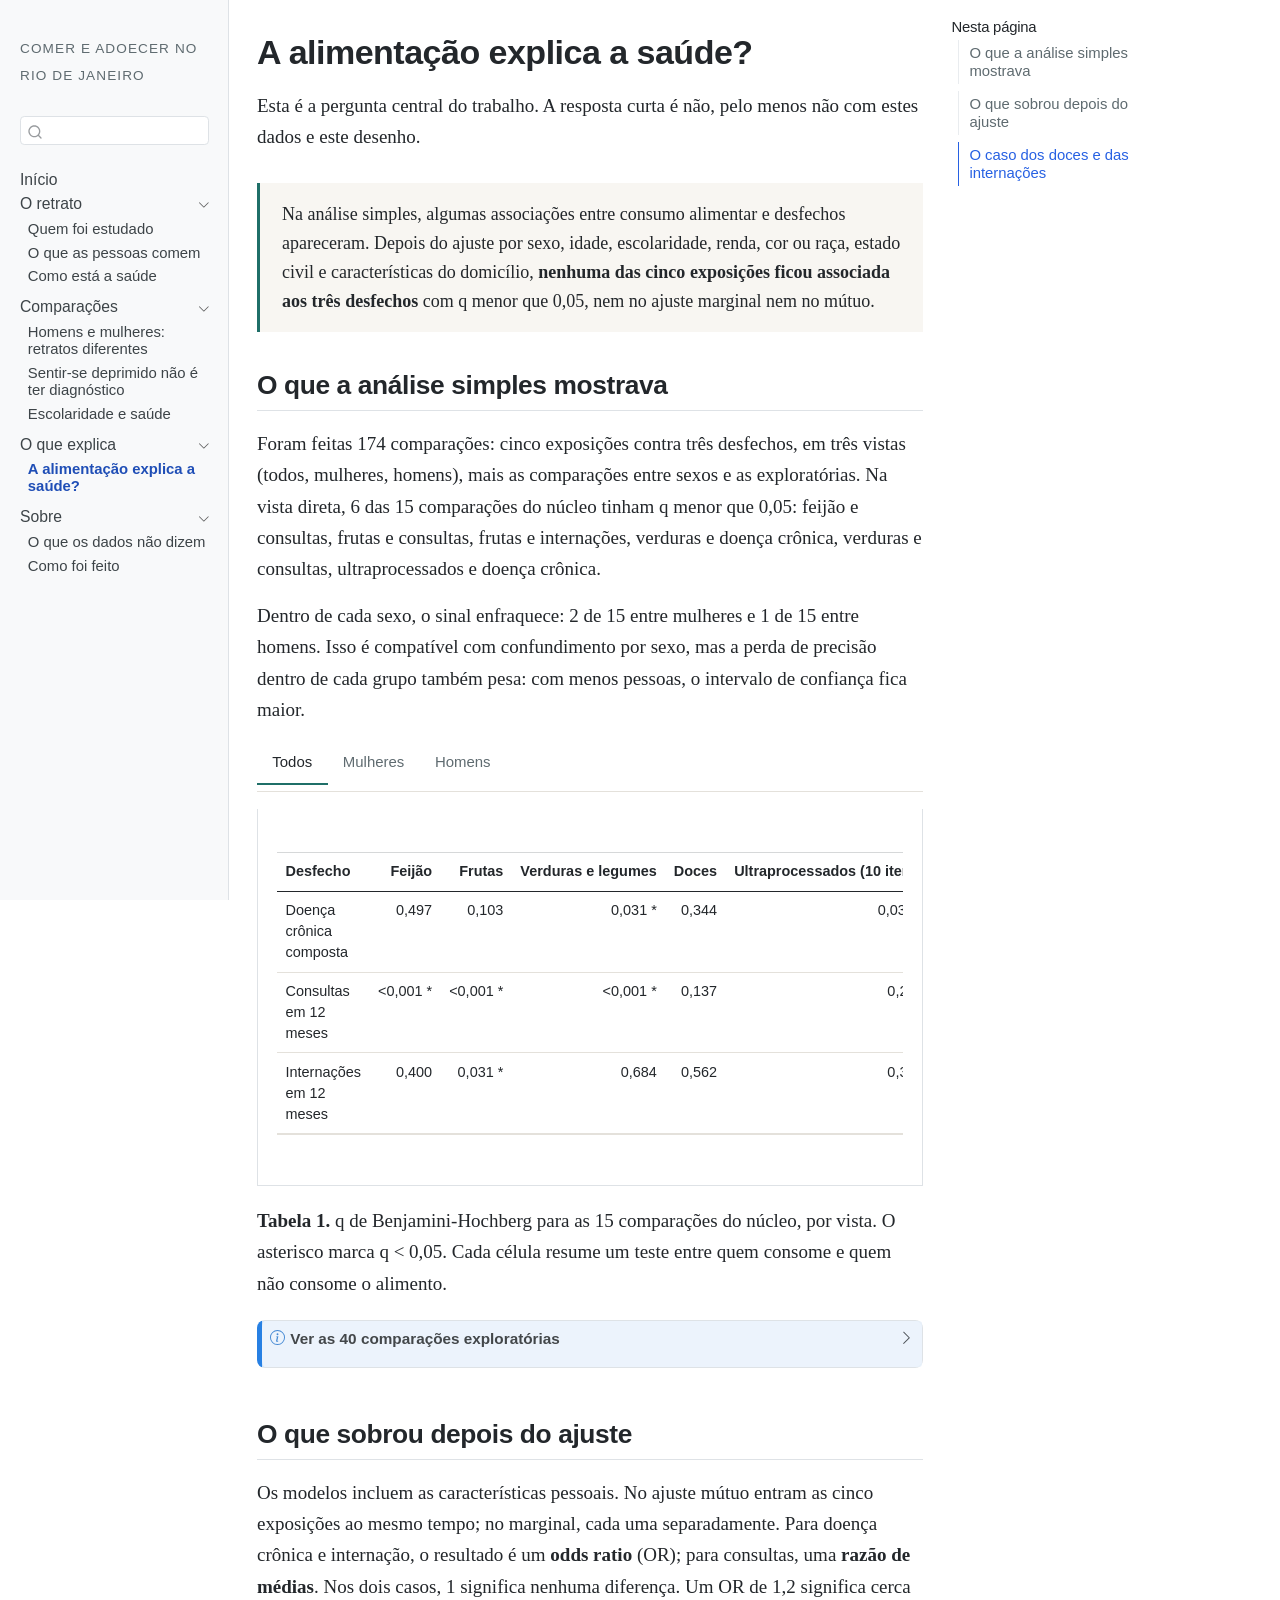
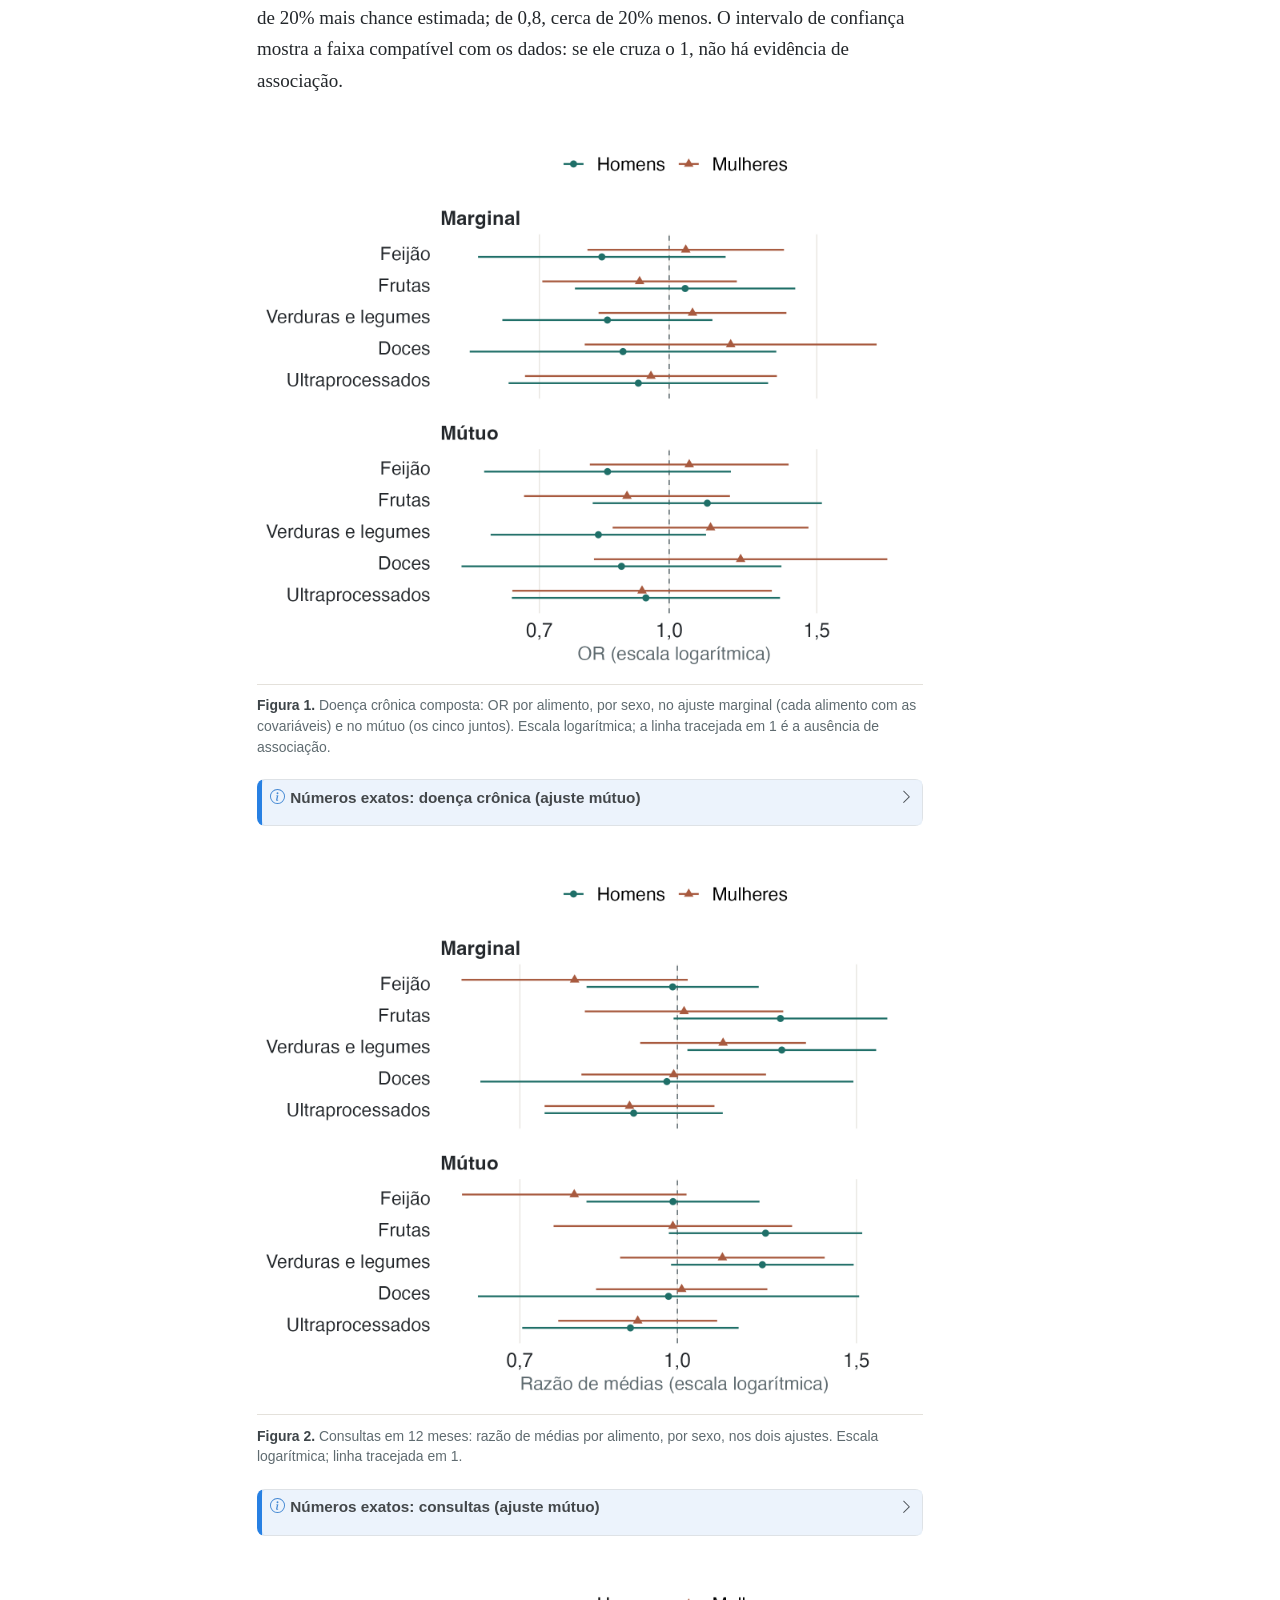
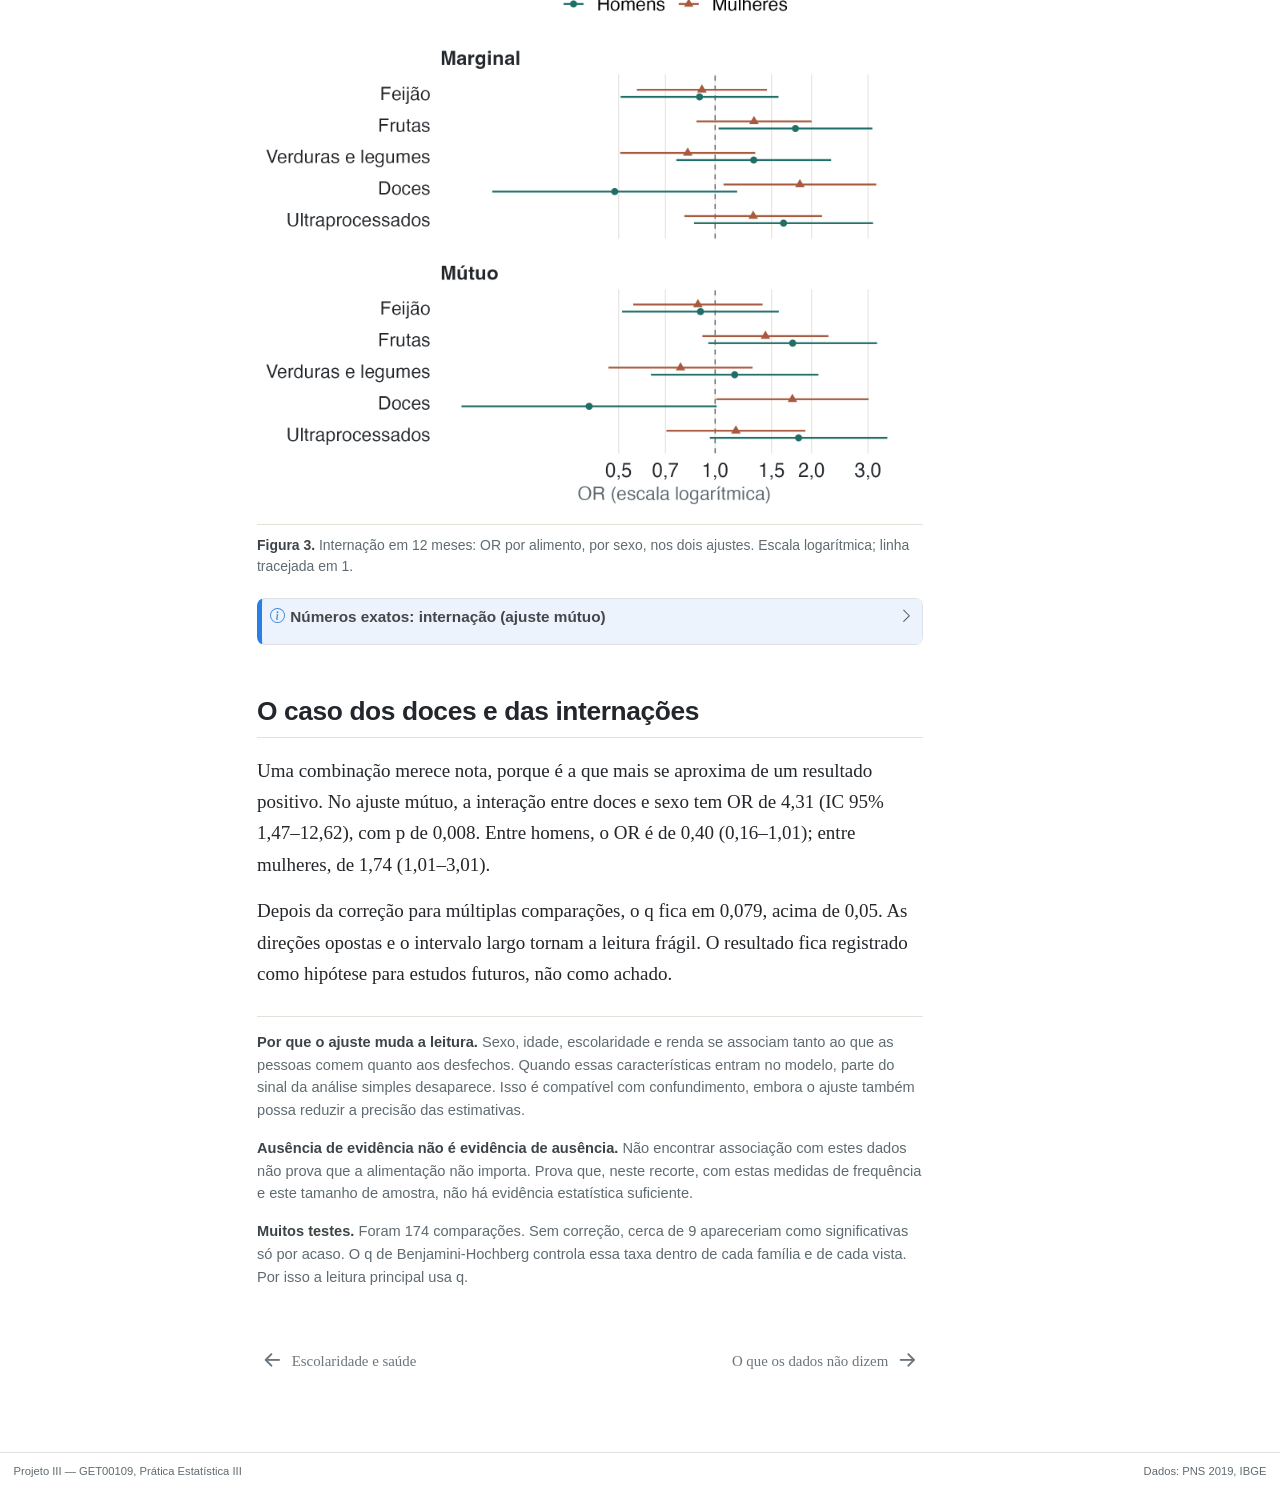
==== alimentacao-e-saude.html @ cb43e1bc "Publica o site estático Conteúdo de _site gerado por quarto render.  Co-authored-by: CommandCodeBot " ====
<!DOCTYPE html>
<html xmlns="http://www.w3.org/1999/xhtml" lang="pt-BR" xml:lang="pt-BR"><head>

<meta charset="utf-8">
<meta name="generator" content="quarto-1.10.18">

<meta name="viewport" content="width=device-width, initial-scale=1.0, user-scalable=yes">


<title>A alimentação explica a saúde? – Comer e adoecer no Rio de Janeiro</title>
<style>
/* Default styles provided by pandoc.
** See https://pandoc.org/MANUAL.html#variables-for-html for config info.
*/
span.smallcaps{font-variant: small-caps;}
div.columns{display: flex; gap: 1.5em;}
div.column{flex: auto;}
@media screen {
div.columns{gap: min(4vw, 1.5em);}
div.column{overflow-x: auto;}
}
div.hanging-indent{margin-left: 1.5em; text-indent: -1.5em;}
ul.task-list{list-style: none;}
ul.task-list li input[type="checkbox"] {
  width: 0.8em;
  margin: 0 0.8em 0.2em -1em; /* quarto-specific, see https://github.com/quarto-dev/quarto-cli/issues/4556 */ 
  vertical-align: middle;
}
</style>


<script src="site_libs/quarto-nav/quarto-nav.js"></script>
<script src="site_libs/quarto-nav/headroom.min.js"></script>
<script src="site_libs/clipboard/clipboard.min.js"></script>
<script src="site_libs/quarto-search/autocomplete.umd.js"></script>
<script src="site_libs/quarto-search/fuse.min.js"></script>
<script src="site_libs/quarto-search/quarto-search.js"></script>
<meta name="quarto:offset" content="./">
<link href="./limites.html" rel="next">
<link href="./desigualdade.html" rel="prev">
<script src="site_libs/quarto-html/quarto.js" type="module"></script>
<script src="site_libs/quarto-html/tabsets/tabsets.js" type="module"></script>
<script src="site_libs/quarto-html/popper.min.js"></script>
<script src="site_libs/quarto-html/tippy.umd.min.js"></script>
<script src="site_libs/quarto-html/anchor.min.js"></script>
<link href="site_libs/quarto-html/tippy.css" rel="stylesheet">
<link href="site_libs/quarto-html/quarto-syntax-highlighting-64a204ab8560d761af7679ceaba22944.css" rel="stylesheet" id="quarto-text-highlighting-styles">
<script src="site_libs/bootstrap/bootstrap.min.js"></script>
<link href="site_libs/bootstrap/bootstrap-icons.css" rel="stylesheet">
<link href="site_libs/bootstrap/bootstrap-2c353fb1ee9795f3e46801e7bd733d82.min.css" rel="stylesheet" append-hash="true" id="quarto-bootstrap" data-mode="light">
<script id="quarto-search-options" type="application/json">{
  "location": "sidebar",
  "copy-button": false,
  "collapse-after": 3,
  "panel-placement": "start",
  "type": "textbox",
  "limit": 50,
  "keyboard-shortcut": [
    "f",
    "/",
    "s"
  ],
  "show-item-context": false,
  "language": {
    "search-no-results-text": "Nenhum resultado",
    "search-matching-documents-text": "documentos correspondentes",
    "search-copy-link-title": "Copiar link para a busca",
    "search-hide-matches-text": "Esconder correspondências adicionais",
    "search-more-match-text": "mais correspondência neste documento",
    "search-more-matches-text": "mais correspondências neste documento",
    "search-clear-button-title": "Limpar",
    "search-text-placeholder": "",
    "search-detached-cancel-button-title": "Cancelar",
    "search-submit-button-title": "Enviar",
    "search-label": "Procurar"
  }
}</script>
<style>html{ scroll-behavior: smooth; }</style>
<meta name="description" content="Resultados da PNS 2019 para adultos de 18 a 59 anos no Rio de Janeiro, em linguagem acessível.">
<meta property="og:title" content="A alimentação explica a saúde? – Comer e adoecer no Rio de Janeiro">
<meta property="og:description" content="O que a Pesquisa Nacional de Saúde de 2019 mostra sobre alimentação, doenças e uso de serviços entre adultos de 18 a 59 anos no estado do Rio de Janeiro.">
<meta property="og:type" content="website">


<link rel="stylesheet" href="styles.css">
</head>

<body class="nav-sidebar docked quarto-light">

<div id="quarto-search-results"></div>
  <header id="quarto-header" class="headroom fixed-top">
  <nav class="quarto-secondary-nav">
    <div class="container-fluid d-flex">
      <button type="button" class="quarto-btn-toggle btn" data-bs-toggle="collapse" role="button" data-bs-target=".quarto-sidebar-collapse-item" aria-controls="quarto-sidebar" aria-expanded="false" aria-label="Alternar barra lateral" onclick="if (window.quartoToggleHeadroom) { window.quartoToggleHeadroom(); }">
        <i class="bi bi-layout-text-sidebar-reverse"></i>
      </button>
        <a class="flex-grow-1 no-decor" role="navigation" data-bs-toggle="collapse" data-bs-target=".quarto-sidebar-collapse-item" aria-controls="quarto-sidebar" aria-expanded="false" aria-label="Alternar barra lateral" onclick="if (window.quartoToggleHeadroom) { window.quartoToggleHeadroom(); }">      
          <h1 class="quarto-secondary-nav-title">A alimentação explica a saúde?</h1>
        </a>     
      <button type="button" class="btn quarto-search-button" aria-label="Procurar" onclick="window.quartoOpenSearch();">
        <i class="bi bi-search"></i>
      </button>
    </div>
  </nav>
</header>
<!-- content -->
<div id="quarto-content" class="quarto-container page-columns page-rows-contents page-layout-article">
<!-- sidebar -->
  <nav id="quarto-sidebar" class="sidebar collapse collapse-horizontal quarto-sidebar-collapse-item sidebar-navigation docked overflow-auto">
    <div class="pt-lg-2 mt-2 text-left sidebar-header">
    <div class="sidebar-title mb-0 py-0">
      <a href="./">Comer e adoecer no Rio de Janeiro</a> 
    </div>
      </div>
        <div class="mt-2 flex-shrink-0 align-items-center">
        <div class="sidebar-search">
        <div id="quarto-search" class="" title="Procurar"></div>
        </div>
        </div>
    <div class="sidebar-menu-container"> 
    <ul class="list-unstyled mt-1">
        <li class="sidebar-item">
  <div class="sidebar-item-container"> 
  <a href="./index.html" class="sidebar-item-text sidebar-link">
 <span class="menu-text">Início</span></a>
  </div>
</li>
        <li class="sidebar-item sidebar-item-section">
      <div class="sidebar-item-container"> 
            <a class="sidebar-item-text sidebar-link text-start" data-bs-toggle="collapse" data-bs-target="#quarto-sidebar-section-1" role="navigation" aria-expanded="true">
 <span class="menu-text">O retrato</span></a>
          <a class="sidebar-item-toggle text-start" data-bs-toggle="collapse" data-bs-target="#quarto-sidebar-section-1" role="navigation" aria-expanded="true" aria-label="Alternar seção">
            <i class="bi bi-chevron-right ms-2"></i>
          </a> 
      </div>
      <ul id="quarto-sidebar-section-1" class="collapse list-unstyled sidebar-section depth1 show">  
          <li class="sidebar-item">
  <div class="sidebar-item-container"> 
  <a href="./quem-foi-estudado.html" class="sidebar-item-text sidebar-link">
 <span class="menu-text">Quem foi estudado</span></a>
  </div>
</li>
          <li class="sidebar-item">
  <div class="sidebar-item-container"> 
  <a href="./alimentacao.html" class="sidebar-item-text sidebar-link">
 <span class="menu-text">O que as pessoas comem</span></a>
  </div>
</li>
          <li class="sidebar-item">
  <div class="sidebar-item-container"> 
  <a href="./saude.html" class="sidebar-item-text sidebar-link">
 <span class="menu-text">Como está a saúde</span></a>
  </div>
</li>
      </ul>
  </li>
        <li class="sidebar-item sidebar-item-section">
      <div class="sidebar-item-container"> 
            <a class="sidebar-item-text sidebar-link text-start" data-bs-toggle="collapse" data-bs-target="#quarto-sidebar-section-2" role="navigation" aria-expanded="true">
 <span class="menu-text">Comparações</span></a>
          <a class="sidebar-item-toggle text-start" data-bs-toggle="collapse" data-bs-target="#quarto-sidebar-section-2" role="navigation" aria-expanded="true" aria-label="Alternar seção">
            <i class="bi bi-chevron-right ms-2"></i>
          </a> 
      </div>
      <ul id="quarto-sidebar-section-2" class="collapse list-unstyled sidebar-section depth1 show">  
          <li class="sidebar-item">
  <div class="sidebar-item-container"> 
  <a href="./homens-mulheres.html" class="sidebar-item-text sidebar-link">
 <span class="menu-text">Homens e mulheres: retratos diferentes</span></a>
  </div>
</li>
          <li class="sidebar-item">
  <div class="sidebar-item-container"> 
  <a href="./percepcao.html" class="sidebar-item-text sidebar-link">
 <span class="menu-text">Sentir-se deprimido não é ter diagnóstico</span></a>
  </div>
</li>
          <li class="sidebar-item">
  <div class="sidebar-item-container"> 
  <a href="./desigualdade.html" class="sidebar-item-text sidebar-link">
 <span class="menu-text">Escolaridade e saúde</span></a>
  </div>
</li>
      </ul>
  </li>
        <li class="sidebar-item sidebar-item-section">
      <div class="sidebar-item-container"> 
            <a class="sidebar-item-text sidebar-link text-start" data-bs-toggle="collapse" data-bs-target="#quarto-sidebar-section-3" role="navigation" aria-expanded="true">
 <span class="menu-text">O que explica</span></a>
          <a class="sidebar-item-toggle text-start" data-bs-toggle="collapse" data-bs-target="#quarto-sidebar-section-3" role="navigation" aria-expanded="true" aria-label="Alternar seção">
            <i class="bi bi-chevron-right ms-2"></i>
          </a> 
      </div>
      <ul id="quarto-sidebar-section-3" class="collapse list-unstyled sidebar-section depth1 show">  
          <li class="sidebar-item">
  <div class="sidebar-item-container"> 
  <a href="./alimentacao-e-saude.html" class="sidebar-item-text sidebar-link active">
 <span class="menu-text">A alimentação explica a saúde?</span></a>
  </div>
</li>
      </ul>
  </li>
        <li class="sidebar-item sidebar-item-section">
      <div class="sidebar-item-container"> 
            <a class="sidebar-item-text sidebar-link text-start" data-bs-toggle="collapse" data-bs-target="#quarto-sidebar-section-4" role="navigation" aria-expanded="true">
 <span class="menu-text">Sobre</span></a>
          <a class="sidebar-item-toggle text-start" data-bs-toggle="collapse" data-bs-target="#quarto-sidebar-section-4" role="navigation" aria-expanded="true" aria-label="Alternar seção">
            <i class="bi bi-chevron-right ms-2"></i>
          </a> 
      </div>
      <ul id="quarto-sidebar-section-4" class="collapse list-unstyled sidebar-section depth1 show">  
          <li class="sidebar-item">
  <div class="sidebar-item-container"> 
  <a href="./limites.html" class="sidebar-item-text sidebar-link">
 <span class="menu-text">O que os dados não dizem</span></a>
  </div>
</li>
          <li class="sidebar-item">
  <div class="sidebar-item-container"> 
  <a href="./metodos.html" class="sidebar-item-text sidebar-link">
 <span class="menu-text">Como foi feito</span></a>
  </div>
</li>
      </ul>
  </li>
    </ul>
    </div>
</nav>
<div id="quarto-sidebar-glass" class="quarto-sidebar-collapse-item" data-bs-toggle="collapse" data-bs-target=".quarto-sidebar-collapse-item"></div>
<!-- margin-sidebar -->
    <div id="quarto-margin-sidebar" class="sidebar margin-sidebar">
        <nav id="TOC" role="doc-toc" class="toc-active">
    <h2 id="toc-title">Nesta página</h2>
   
  <ul class="collapse">
  <li><a href="#o-que-a-análise-simples-mostrava" id="toc-o-que-a-análise-simples-mostrava" class="nav-link active" data-scroll-target="#o-que-a-análise-simples-mostrava">O que a análise simples mostrava</a></li>
  <li><a href="#o-que-sobrou-depois-do-ajuste" id="toc-o-que-sobrou-depois-do-ajuste" class="nav-link" data-scroll-target="#o-que-sobrou-depois-do-ajuste">O que sobrou depois do ajuste</a></li>
  <li><a href="#o-caso-dos-doces-e-das-internações" id="toc-o-caso-dos-doces-e-das-internações" class="nav-link" data-scroll-target="#o-caso-dos-doces-e-das-internações">O caso dos doces e das internações</a></li>
  </ul>
</nav>
    </div>
<!-- main -->
<main class="content" id="quarto-document-content">

<header id="title-block-header" class="quarto-title-block default">
<div class="quarto-title">
<h1 class="title d-none d-lg-block">A alimentação explica a saúde?</h1>
</div>



<div class="quarto-title-meta">

    
  
    
  </div>
  


</header>


<p>Esta é a pergunta central do trabalho. A resposta curta é não, pelo menos não com estes dados e este desenho.</p>
<div class="destaque">
<p>Na análise simples, algumas associações entre consumo alimentar e desfechos apareceram. Depois do ajuste por sexo, idade, escolaridade, renda, cor ou raça, estado civil e características do domicílio, <strong>nenhuma das cinco exposições ficou associada aos três desfechos</strong> com q menor que 0,05, nem no ajuste marginal nem no mútuo.</p>
</div>
<section id="o-que-a-análise-simples-mostrava" class="level2">
<h2 class="anchored" data-anchor-id="o-que-a-análise-simples-mostrava">O que a análise simples mostrava</h2>
<p>Foram feitas 174 comparações: cinco exposições contra três desfechos, em três vistas (todos, mulheres, homens), mais as comparações entre sexos e as exploratórias. Na vista direta, 6 das 15 comparações do núcleo tinham q menor que 0,05: feijão e consultas, frutas e consultas, frutas e internações, verduras e doença crônica, verduras e consultas, ultraprocessados e doença crônica.</p>
<p>Dentro de cada sexo, o sinal enfraquece: 2 de 15 entre mulheres e 1 de 15 entre homens. Isso é compatível com confundimento por sexo, mas a perda de precisão dentro de cada grupo também pesa: com menos pessoas, o intervalo de confiança fica maior.</p>
<div class="tabset-margin-container"></div><div class="panel-tabset">
<ul class="nav nav-tabs" role="tablist"><li class="nav-item" role="presentation"><a class="nav-link active" id="tabset-1-1-tab" data-bs-toggle="tab" data-bs-target="#tabset-1-1" role="tab" aria-controls="tabset-1-1" aria-selected="true" href="">Todos</a></li><li class="nav-item" role="presentation"><a class="nav-link" id="tabset-1-2-tab" data-bs-toggle="tab" data-bs-target="#tabset-1-2" role="tab" aria-controls="tabset-1-2" aria-selected="false" href="">Mulheres</a></li><li class="nav-item" role="presentation"><a class="nav-link" id="tabset-1-3-tab" data-bs-toggle="tab" data-bs-target="#tabset-1-3" role="tab" aria-controls="tabset-1-3" aria-selected="false" href="">Homens</a></li></ul>
<div class="tab-content">
<div id="tabset-1-1" class="tab-pane active" role="tabpanel" aria-labelledby="tabset-1-1-tab">
<table class="table">
<colgroup>
<col style="width: 25%">
<col style="width: 9%">
<col style="width: 9%">
<col style="width: 20%">
<col style="width: 6%">
<col style="width: 29%">
</colgroup>
<thead>
<tr class="header">
<th style="text-align: left;">Desfecho</th>
<th style="text-align: right;">Feijão</th>
<th style="text-align: right;">Frutas</th>
<th style="text-align: right;">Verduras e legumes</th>
<th style="text-align: right;">Doces</th>
<th style="text-align: right;">Ultraprocessados (10 itens)</th>
</tr>
</thead>
<tbody>
<tr class="odd">
<td style="text-align: left;">Doença crônica composta</td>
<td style="text-align: right;">0,497</td>
<td style="text-align: right;">0,103</td>
<td style="text-align: right;">0,031 *</td>
<td style="text-align: right;">0,344</td>
<td style="text-align: right;">0,031 *</td>
</tr>
<tr class="even">
<td style="text-align: left;">Consultas em 12 meses</td>
<td style="text-align: right;">&lt;0,001 *</td>
<td style="text-align: right;">&lt;0,001 *</td>
<td style="text-align: right;">&lt;0,001 *</td>
<td style="text-align: right;">0,137</td>
<td style="text-align: right;">0,217</td>
</tr>
<tr class="odd">
<td style="text-align: left;">Internações em 12 meses</td>
<td style="text-align: right;">0,400</td>
<td style="text-align: right;">0,031 *</td>
<td style="text-align: right;">0,684</td>
<td style="text-align: right;">0,562</td>
<td style="text-align: right;">0,344</td>
</tr>
</tbody>
</table>
</div>
<div id="tabset-1-2" class="tab-pane" role="tabpanel" aria-labelledby="tabset-1-2-tab">
<table class="table">
<colgroup>
<col style="width: 26%">
<col style="width: 7%">
<col style="width: 8%">
<col style="width: 20%">
<col style="width: 6%">
<col style="width: 30%">
</colgroup>
<thead>
<tr class="header">
<th style="text-align: left;">Desfecho</th>
<th style="text-align: right;">Feijão</th>
<th style="text-align: right;">Frutas</th>
<th style="text-align: right;">Verduras e legumes</th>
<th style="text-align: right;">Doces</th>
<th style="text-align: right;">Ultraprocessados (10 itens)</th>
</tr>
</thead>
<tbody>
<tr class="odd">
<td style="text-align: left;">Doença crônica composta</td>
<td style="text-align: right;">0,714</td>
<td style="text-align: right;">0,498</td>
<td style="text-align: right;">0,094</td>
<td style="text-align: right;">0,729</td>
<td style="text-align: right;">0,132</td>
</tr>
<tr class="even">
<td style="text-align: left;">Consultas em 12 meses</td>
<td style="text-align: right;">0,132</td>
<td style="text-align: right;">0,028 *</td>
<td style="text-align: right;">0,047 *</td>
<td style="text-align: right;">0,877</td>
<td style="text-align: right;">0,377</td>
</tr>
<tr class="odd">
<td style="text-align: left;">Internações em 12 meses</td>
<td style="text-align: right;">0,714</td>
<td style="text-align: right;">0,279</td>
<td style="text-align: right;">0,714</td>
<td style="text-align: right;">0,188</td>
<td style="text-align: right;">0,714</td>
</tr>
</tbody>
</table>
</div>
<div id="tabset-1-3" class="tab-pane" role="tabpanel" aria-labelledby="tabset-1-3-tab">
<table class="table">
<colgroup>
<col style="width: 26%">
<col style="width: 7%">
<col style="width: 8%">
<col style="width: 20%">
<col style="width: 6%">
<col style="width: 30%">
</colgroup>
<thead>
<tr class="header">
<th style="text-align: left;">Desfecho</th>
<th style="text-align: right;">Feijão</th>
<th style="text-align: right;">Frutas</th>
<th style="text-align: right;">Verduras e legumes</th>
<th style="text-align: right;">Doces</th>
<th style="text-align: right;">Ultraprocessados (10 itens)</th>
</tr>
</thead>
<tbody>
<tr class="odd">
<td style="text-align: left;">Doença crônica composta</td>
<td style="text-align: right;">0,335</td>
<td style="text-align: right;">0,335</td>
<td style="text-align: right;">0,490</td>
<td style="text-align: right;">0,335</td>
<td style="text-align: right;">0,335</td>
</tr>
<tr class="even">
<td style="text-align: left;">Consultas em 12 meses</td>
<td style="text-align: right;">0,323</td>
<td style="text-align: right;">0,004 *</td>
<td style="text-align: right;">0,141</td>
<td style="text-align: right;">0,074</td>
<td style="text-align: right;">0,705</td>
</tr>
<tr class="odd">
<td style="text-align: left;">Internações em 12 meses</td>
<td style="text-align: right;">0,592</td>
<td style="text-align: right;">0,179</td>
<td style="text-align: right;">0,335</td>
<td style="text-align: right;">0,123</td>
<td style="text-align: right;">0,335</td>
</tr>
</tbody>
</table>
</div>
</div>
</div>
<p><strong>Tabela 1.</strong> q de Benjamini-Hochberg para as 15 comparações do núcleo, por vista. O asterisco marca q &lt; 0,05. Cada célula resume um teste entre quem consome e quem não consome o alimento.</p>
<div class="callout callout-style-default callout-note callout-titled">
<div class="callout-header d-flex align-content-center collapsed" data-bs-toggle="collapse" data-bs-target=".callout-1-contents" aria-controls="callout-1" aria-expanded="false" aria-label="Toggle callout">
<div class="callout-icon-container">
<i class="callout-icon"></i>
</div>
<div class="callout-title-container flex-fill">
<span class="screen-reader-only">Nota</span>Ver as 40 comparações exploratórias
</div>
<div class="callout-btn-toggle d-inline-block border-0 py-1 ps-1 pe-0 float-end"><i class="callout-toggle"></i></div>
</div>
<div id="callout-1" class="callout-1-contents callout-collapse collapse">
<div class="callout-body-container callout-body">
<p>O bloco exploratório cruza as cinco exposições com oito desfechos: hipertensão, diabetes, doença do coração, AVC, depressão, câncer, indisposição frequente e sentir-se deprimido frequente. Na vista direta, 5 das 40 comparações tinham q &lt; 0,05; dentro de cada sexo, nenhuma.</p>
<div class="tabset-margin-container"></div><div class="panel-tabset">
<ul class="nav nav-tabs" role="tablist"><li class="nav-item" role="presentation"><a class="nav-link active" id="tabset-2-1-tab" data-bs-toggle="tab" data-bs-target="#tabset-2-1" role="tab" aria-controls="tabset-2-1" aria-selected="true" href="">Todos</a></li><li class="nav-item" role="presentation"><a class="nav-link" id="tabset-2-2-tab" data-bs-toggle="tab" data-bs-target="#tabset-2-2" role="tab" aria-controls="tabset-2-2" aria-selected="false" href="">Mulheres</a></li><li class="nav-item" role="presentation"><a class="nav-link" id="tabset-2-3-tab" data-bs-toggle="tab" data-bs-target="#tabset-2-3" role="tab" aria-controls="tabset-2-3" aria-selected="false" href="">Homens</a></li></ul>
<div class="tab-content">
<div id="tabset-2-1" class="tab-pane active" role="tabpanel" aria-labelledby="tabset-2-1-tab">
<table class="table">
<colgroup>
<col style="width: 29%">
<col style="width: 7%">
<col style="width: 7%">
<col style="width: 18%">
<col style="width: 8%">
<col style="width: 27%">
</colgroup>
<thead>
<tr class="header">
<th style="text-align: left;">Desfecho</th>
<th style="text-align: right;">Feijão</th>
<th style="text-align: right;">Frutas</th>
<th style="text-align: right;">Verduras e legumes</th>
<th style="text-align: right;">Doces</th>
<th style="text-align: right;">Ultraprocessados (10 itens)</th>
</tr>
</thead>
<tbody>
<tr class="odd">
<td style="text-align: left;">Hipertensão</td>
<td style="text-align: right;">0,330</td>
<td style="text-align: right;">0,337</td>
<td style="text-align: right;">0,031 *</td>
<td style="text-align: right;">0,088</td>
<td style="text-align: right;">0,031 *</td>
</tr>
<tr class="even">
<td style="text-align: left;">Diabetes</td>
<td style="text-align: right;">0,277</td>
<td style="text-align: right;">0,038 *</td>
<td style="text-align: right;">0,828</td>
<td style="text-align: right;">&lt;0,001 *</td>
<td style="text-align: right;">0,054</td>
</tr>
<tr class="odd">
<td style="text-align: left;">Doença do coração</td>
<td style="text-align: right;">0,507</td>
<td style="text-align: right;">0,354</td>
<td style="text-align: right;">0,629</td>
<td style="text-align: right;">0,924</td>
<td style="text-align: right;">0,330</td>
</tr>
<tr class="even">
<td style="text-align: left;">AVC ou derrame</td>
<td style="text-align: right;">0,277</td>
<td style="text-align: right;">0,277</td>
<td style="text-align: right;">0,833</td>
<td style="text-align: right;">0,828</td>
<td style="text-align: right;">0,511</td>
</tr>
<tr class="odd">
<td style="text-align: left;">Depressão (diagnóstico)</td>
<td style="text-align: right;">0,025 *</td>
<td style="text-align: right;">0,814</td>
<td style="text-align: right;">0,787</td>
<td style="text-align: right;">0,277</td>
<td style="text-align: right;">0,338</td>
</tr>
<tr class="even">
<td style="text-align: left;">Câncer</td>
<td style="text-align: right;">0,540</td>
<td style="text-align: right;">0,540</td>
<td style="text-align: right;">0,277</td>
<td style="text-align: right;">0,712</td>
<td style="text-align: right;">0,932</td>
</tr>
<tr class="odd">
<td style="text-align: left;">Indisposição frequente</td>
<td style="text-align: right;">0,054</td>
<td style="text-align: right;">0,330</td>
<td style="text-align: right;">0,277</td>
<td style="text-align: right;">0,277</td>
<td style="text-align: right;">0,814</td>
</tr>
<tr class="even">
<td style="text-align: left;">Sentir-se deprimido frequente</td>
<td style="text-align: right;">0,540</td>
<td style="text-align: right;">0,074</td>
<td style="text-align: right;">0,178</td>
<td style="text-align: right;">0,833</td>
<td style="text-align: right;">0,873</td>
</tr>
</tbody>
</table>
</div>
<div id="tabset-2-2" class="tab-pane" role="tabpanel" aria-labelledby="tabset-2-2-tab">
<table class="table">
<colgroup>
<col style="width: 30%">
<col style="width: 7%">
<col style="width: 7%">
<col style="width: 19%">
<col style="width: 6%">
<col style="width: 28%">
</colgroup>
<thead>
<tr class="header">
<th style="text-align: left;">Desfecho</th>
<th style="text-align: right;">Feijão</th>
<th style="text-align: right;">Frutas</th>
<th style="text-align: right;">Verduras e legumes</th>
<th style="text-align: right;">Doces</th>
<th style="text-align: right;">Ultraprocessados (10 itens)</th>
</tr>
</thead>
<tbody>
<tr class="odd">
<td style="text-align: left;">Hipertensão</td>
<td style="text-align: right;">0,089</td>
<td style="text-align: right;">0,546</td>
<td style="text-align: right;">0,062</td>
<td style="text-align: right;">0,124</td>
<td style="text-align: right;">0,062</td>
</tr>
<tr class="even">
<td style="text-align: left;">Diabetes</td>
<td style="text-align: right;">0,076</td>
<td style="text-align: right;">0,076</td>
<td style="text-align: right;">0,957</td>
<td style="text-align: right;">0,062</td>
<td style="text-align: right;">0,386</td>
</tr>
<tr class="odd">
<td style="text-align: left;">Doença do coração</td>
<td style="text-align: right;">0,957</td>
<td style="text-align: right;">0,193</td>
<td style="text-align: right;">0,980</td>
<td style="text-align: right;">0,705</td>
<td style="text-align: right;">0,681</td>
</tr>
<tr class="even">
<td style="text-align: left;">AVC ou derrame</td>
<td style="text-align: right;">0,193</td>
<td style="text-align: right;">0,193</td>
<td style="text-align: right;">0,980</td>
<td style="text-align: right;">0,681</td>
<td style="text-align: right;">0,836</td>
</tr>
<tr class="odd">
<td style="text-align: left;">Depressão (diagnóstico)</td>
<td style="text-align: right;">0,124</td>
<td style="text-align: right;">0,957</td>
<td style="text-align: right;">0,591</td>
<td style="text-align: right;">0,156</td>
<td style="text-align: right;">0,699</td>
</tr>
<tr class="even">
<td style="text-align: left;">Câncer</td>
<td style="text-align: right;">0,705</td>
<td style="text-align: right;">0,699</td>
<td style="text-align: right;">0,119</td>
<td style="text-align: right;">0,546</td>
<td style="text-align: right;">0,957</td>
</tr>
<tr class="odd">
<td style="text-align: left;">Indisposição frequente</td>
<td style="text-align: right;">0,546</td>
<td style="text-align: right;">0,681</td>
<td style="text-align: right;">0,591</td>
<td style="text-align: right;">0,524</td>
<td style="text-align: right;">0,957</td>
</tr>
<tr class="even">
<td style="text-align: left;">Sentir-se deprimido frequente</td>
<td style="text-align: right;">0,957</td>
<td style="text-align: right;">0,193</td>
<td style="text-align: right;">0,193</td>
<td style="text-align: right;">0,773</td>
<td style="text-align: right;">0,732</td>
</tr>
</tbody>
</table>
</div>
<div id="tabset-2-3" class="tab-pane" role="tabpanel" aria-labelledby="tabset-2-3-tab">
<table class="table">
<colgroup>
<col style="width: 30%">
<col style="width: 7%">
<col style="width: 7%">
<col style="width: 19%">
<col style="width: 6%">
<col style="width: 28%">
</colgroup>
<thead>
<tr class="header">
<th style="text-align: left;">Desfecho</th>
<th style="text-align: right;">Feijão</th>
<th style="text-align: right;">Frutas</th>
<th style="text-align: right;">Verduras e legumes</th>
<th style="text-align: right;">Doces</th>
<th style="text-align: right;">Ultraprocessados (10 itens)</th>
</tr>
</thead>
<tbody>
<tr class="odd">
<td style="text-align: left;">Hipertensão</td>
<td style="text-align: right;">0,947</td>
<td style="text-align: right;">0,968</td>
<td style="text-align: right;">0,725</td>
<td style="text-align: right;">0,725</td>
<td style="text-align: right;">0,725</td>
</tr>
<tr class="even">
<td style="text-align: left;">Diabetes</td>
<td style="text-align: right;">0,947</td>
<td style="text-align: right;">0,725</td>
<td style="text-align: right;">0,947</td>
<td style="text-align: right;">0,097</td>
<td style="text-align: right;">0,330</td>
</tr>
<tr class="odd">
<td style="text-align: left;">Doença do coração</td>
<td style="text-align: right;">0,707</td>
<td style="text-align: right;">0,707</td>
<td style="text-align: right;">0,707</td>
<td style="text-align: right;">0,725</td>
<td style="text-align: right;">0,707</td>
</tr>
<tr class="even">
<td style="text-align: left;">AVC ou derrame</td>
<td style="text-align: right;">0,941</td>
<td style="text-align: right;">0,727</td>
<td style="text-align: right;">0,941</td>
<td style="text-align: right;">0,996</td>
<td style="text-align: right;">0,697</td>
</tr>
<tr class="odd">
<td style="text-align: left;">Depressão (diagnóstico)</td>
<td style="text-align: right;">0,697</td>
<td style="text-align: right;">0,968</td>
<td style="text-align: right;">0,697</td>
<td style="text-align: right;">0,968</td>
<td style="text-align: right;">0,725</td>
</tr>
<tr class="even">
<td style="text-align: left;">Câncer</td>
<td style="text-align: right;">0,697</td>
<td style="text-align: right;">0,968</td>
<td style="text-align: right;">0,947</td>
<td style="text-align: right;">0,941</td>
<td style="text-align: right;">0,968</td>
</tr>
<tr class="odd">
<td style="text-align: left;">Indisposição frequente</td>
<td style="text-align: right;">0,330</td>
<td style="text-align: right;">0,941</td>
<td style="text-align: right;">0,651</td>
<td style="text-align: right;">0,697</td>
<td style="text-align: right;">0,968</td>
</tr>
<tr class="even">
<td style="text-align: left;">Sentir-se deprimido frequente</td>
<td style="text-align: right;">0,947</td>
<td style="text-align: right;">0,330</td>
<td style="text-align: right;">0,697</td>
<td style="text-align: right;">0,996</td>
<td style="text-align: right;">0,725</td>
</tr>
</tbody>
</table>
</div>
</div>
</div>
</div>
</div>
</div>
</section>
<section id="o-que-sobrou-depois-do-ajuste" class="level2">
<h2 class="anchored" data-anchor-id="o-que-sobrou-depois-do-ajuste">O que sobrou depois do ajuste</h2>
<p>Os modelos incluem as características pessoais. No ajuste mútuo entram as cinco exposições ao mesmo tempo; no marginal, cada uma separadamente. Para doença crônica e internação, o resultado é um <strong>odds ratio</strong> (OR); para consultas, uma <strong>razão de médias</strong>. Nos dois casos, 1 significa nenhuma diferença. Um OR de 1,2 significa cerca de 20% mais chance estimada; de 0,8, cerca de 20% menos. O intervalo de confiança mostra a faixa compatível com os dados: se ele cruza o 1, não há evidência de associação.</p>
<div class="quarto-figure quarto-figure-center">
<figure class="figure">
<p><img src="figuras/fig_modelo_composta.png" class="img-fluid figure-img" alt="Gráfico de pontos com intervalos de confiança para o odds ratio de cada alimento sobre a doença crônica, em homens e mulheres, nos ajustes marginal e mútuo. Todos os intervalos cruzam a linha de 1."></p>
<figcaption><strong>Figura 1.</strong> Doença crônica composta: OR por alimento, por sexo, no ajuste marginal (cada alimento com as covariáveis) e no mútuo (os cinco juntos). Escala logarítmica; a linha tracejada em 1 é a ausência de associação.</figcaption>
</figure>
</div>
<div class="callout callout-style-default callout-note callout-titled">
<div class="callout-header d-flex align-content-center collapsed" data-bs-toggle="collapse" data-bs-target=".callout-2-contents" aria-controls="callout-2" aria-expanded="false" aria-label="Toggle callout">
<div class="callout-icon-container">
<i class="callout-icon"></i>
</div>
<div class="callout-title-container flex-fill">
<span class="screen-reader-only">Nota</span>Números exatos: doença crônica (ajuste mútuo)
</div>
<div class="callout-btn-toggle d-inline-block border-0 py-1 ps-1 pe-0 float-end"><i class="callout-toggle"></i></div>
</div>
<div id="callout-2" class="callout-2-contents callout-collapse collapse">
<div class="callout-body-container callout-body">
<table class="table">
<thead>
<tr class="header">
<th style="text-align: left;">Exposição</th>
<th style="text-align: right;">Homens</th>
<th style="text-align: right;">Mulheres</th>
</tr>
</thead>
<tbody>
<tr class="odd">
<td style="text-align: left;">Feijão</td>
<td style="text-align: right;">0,84 (0,60–1,18)</td>
<td style="text-align: right;">1,06 (0,80–1,39)</td>
</tr>
<tr class="even">
<td style="text-align: left;">Frutas</td>
<td style="text-align: right;">1,11 (0,81–1,52)</td>
<td style="text-align: right;">0,89 (0,67–1,18)</td>
</tr>
<tr class="odd">
<td style="text-align: left;">Verduras e legumes</td>
<td style="text-align: right;">0,82 (0,61–1,11)</td>
<td style="text-align: right;">1,12 (0,86–1,47)</td>
</tr>
<tr class="even">
<td style="text-align: left;">Doces</td>
<td style="text-align: right;">0,88 (0,57–1,36)</td>
<td style="text-align: right;">1,22 (0,81–1,82)</td>
</tr>
<tr class="odd">
<td style="text-align: left;">Ultraprocessados (10 itens)</td>
<td style="text-align: right;">0,94 (0,65–1,36)</td>
<td style="text-align: right;">0,93 (0,65–1,33)</td>
</tr>
</tbody>
</table>
</div>
</div>
</div>
<div class="quarto-figure quarto-figure-center">
<figure class="figure">
<p><img src="figuras/fig_modelo_consultas.png" class="img-fluid figure-img" alt="Gráfico de pontos com intervalos de confiança para a razão de médias de consultas por alimento, em homens e mulheres, nos dois ajustes. Todos os intervalos cruzam a linha de 1."></p>
<figcaption><strong>Figura 2.</strong> Consultas em 12 meses: razão de médias por alimento, por sexo, nos dois ajustes. Escala logarítmica; linha tracejada em 1.</figcaption>
</figure>
</div>
<div class="callout callout-style-default callout-note callout-titled">
<div class="callout-header d-flex align-content-center collapsed" data-bs-toggle="collapse" data-bs-target=".callout-3-contents" aria-controls="callout-3" aria-expanded="false" aria-label="Toggle callout">
<div class="callout-icon-container">
<i class="callout-icon"></i>
</div>
<div class="callout-title-container flex-fill">
<span class="screen-reader-only">Nota</span>Números exatos: consultas (ajuste mútuo)
</div>
<div class="callout-btn-toggle d-inline-block border-0 py-1 ps-1 pe-0 float-end"><i class="callout-toggle"></i></div>
</div>
<div id="callout-3" class="callout-3-contents callout-collapse collapse">
<div class="callout-body-container callout-body">
<table class="table">
<thead>
<tr class="header">
<th style="text-align: left;">Exposição</th>
<th style="text-align: right;">Homens</th>
<th style="text-align: right;">Mulheres</th>
</tr>
</thead>
<tbody>
<tr class="odd">
<td style="text-align: left;">Feijão</td>
<td style="text-align: right;">0,99 (0,81–1,20)</td>
<td style="text-align: right;">0,79 (0,61–1,02)</td>
</tr>
<tr class="even">
<td style="text-align: left;">Frutas</td>
<td style="text-align: right;">1,22 (0,98–1,52)</td>
<td style="text-align: right;">0,99 (0,76–1,30)</td>
</tr>
<tr class="odd">
<td style="text-align: left;">Verduras e legumes</td>
<td style="text-align: right;">1,21 (0,99–1,49)</td>
<td style="text-align: right;">1,11 (0,88–1,40)</td>
</tr>
<tr class="even">
<td style="text-align: left;">Doces</td>
<td style="text-align: right;">0,98 (0,64–1,51)</td>
<td style="text-align: right;">1,01 (0,83–1,23)</td>
</tr>
<tr class="odd">
<td style="text-align: left;">Ultraprocessados (10 itens)</td>
<td style="text-align: right;">0,90 (0,70–1,15)</td>
<td style="text-align: right;">0,91 (0,76–1,09)</td>
</tr>
</tbody>
</table>
</div>
</div>
</div>
<div class="quarto-figure quarto-figure-center">
<figure class="figure">
<p><img src="figuras/fig_modelo_internacao.png" class="img-fluid figure-img" alt="Gráfico de pontos com intervalos de confiança para o odds ratio de internação por alimento, em homens e mulheres, nos dois ajustes. Quase todos os intervalos cruzam a linha de 1."></p>
<figcaption><strong>Figura 3.</strong> Internação em 12 meses: OR por alimento, por sexo, nos dois ajustes. Escala logarítmica; linha tracejada em 1.</figcaption>
</figure>
</div>
<div class="callout callout-style-default callout-note callout-titled">
<div class="callout-header d-flex align-content-center collapsed" data-bs-toggle="collapse" data-bs-target=".callout-4-contents" aria-controls="callout-4" aria-expanded="false" aria-label="Toggle callout">
<div class="callout-icon-container">
<i class="callout-icon"></i>
</div>
<div class="callout-title-container flex-fill">
<span class="screen-reader-only">Nota</span>Números exatos: internação (ajuste mútuo)
</div>
<div class="callout-btn-toggle d-inline-block border-0 py-1 ps-1 pe-0 float-end"><i class="callout-toggle"></i></div>
</div>
<div id="callout-4" class="callout-4-contents callout-collapse collapse">
<div class="callout-body-container callout-body">
<table class="table">
<thead>
<tr class="header">
<th style="text-align: left;">Exposição</th>
<th style="text-align: right;">Homens</th>
<th style="text-align: right;">Mulheres</th>
</tr>
</thead>
<tbody>
<tr class="odd">
<td style="text-align: left;">Feijão</td>
<td style="text-align: right;">0,90 (0,51–1,58)</td>
<td style="text-align: right;">0,88 (0,56–1,41)</td>
</tr>
<tr class="even">
<td style="text-align: left;">Frutas</td>
<td style="text-align: right;">1,75 (0,95–3,20)</td>
<td style="text-align: right;">1,44 (0,91–2,26)</td>
</tr>
<tr class="odd">
<td style="text-align: left;">Verduras e legumes</td>
<td style="text-align: right;">1,15 (0,63–2,10)</td>
<td style="text-align: right;">0,78 (0,46–1,31)</td>
</tr>
<tr class="even">
<td style="text-align: left;">Doces</td>
<td style="text-align: right;">0,40 (0,16–1,01)</td>
<td style="text-align: right;">1,74 (1,01–3,01)</td>
</tr>
<tr class="odd">
<td style="text-align: left;">Ultraprocessados (10 itens)</td>
<td style="text-align: right;">1,82 (0,96–3,45)</td>
<td style="text-align: right;">1,16 (0,70–1,91)</td>
</tr>
</tbody>
</table>
</div>
</div>
</div>
</section>
<section id="o-caso-dos-doces-e-das-internações" class="level2">
<h2 class="anchored" data-anchor-id="o-caso-dos-doces-e-das-internações">O caso dos doces e das internações</h2>
<p>Uma combinação merece nota, porque é a que mais se aproxima de um resultado positivo. No ajuste mútuo, a interação entre doces e sexo tem OR de 4,31 (IC 95% 1,47–12,62), com p de 0,008. Entre homens, o OR é de 0,40 (0,16–1,01); entre mulheres, de 1,74 (1,01–3,01).</p>
<p>Depois da correção para múltiplas comparações, o q fica em 0,079, acima de 0,05. As direções opostas e o intervalo largo tornam a leitura frágil. O resultado fica registrado como hipótese para estudos futuros, não como achado.</p>
<div class="nota">
<p><strong>Por que o ajuste muda a leitura.</strong> Sexo, idade, escolaridade e renda se associam tanto ao que as pessoas comem quanto aos desfechos. Quando essas características entram no modelo, parte do sinal da análise simples desaparece. Isso é compatível com confundimento, embora o ajuste também possa reduzir a precisão das estimativas.</p>
<p><strong>Ausência de evidência não é evidência de ausência.</strong> Não encontrar associação com estes dados não prova que a alimentação não importa. Prova que, neste recorte, com estas medidas de frequência e este tamanho de amostra, não há evidência estatística suficiente.</p>
<p><strong>Muitos testes.</strong> Foram 174 comparações. Sem correção, cerca de 9 apareceriam como significativas só por acaso. O q de Benjamini-Hochberg controla essa taxa dentro de cada família e de cada vista. Por isso a leitura principal usa q.</p>
</div>


</section>

</main> <!-- /main -->
<script id="quarto-html-after-body" type="application/javascript">
  window.document.addEventListener("DOMContentLoaded", function (event) {
    const icon = "";
    const anchorJS = new window.AnchorJS();
    anchorJS.options = {
      placement: 'right',
      icon: icon
    };
    anchorJS.add('.anchored');
    const isCodeAnnotation = (el) => {
      for (const clz of el.classList) {
        if (clz.startsWith('code-annotation-')) {                     
          return true;
        }
      }
      return false;
    }
    const onCopySuccess = function(e) {
      // button target
      const button = e.trigger;
      // don't keep focus
      button.blur();
      // flash "checked"
      button.classList.add('code-copy-button-checked');
      var currentTitle = button.getAttribute("title");
      button.setAttribute("title", "Copiada");
      let tooltip;
      if (window.bootstrap) {
        button.setAttribute("data-bs-toggle", "tooltip");
        button.setAttribute("data-bs-placement", "left");
        button.setAttribute("data-bs-title", "Copiada");
        tooltip = new bootstrap.Tooltip(button, 
          { trigger: "manual", 
            customClass: "code-copy-button-tooltip",
            offset: [0, -8]});
        tooltip.show();    
      }
      setTimeout(function() {
        if (tooltip) {
          tooltip.hide();
          button.removeAttribute("data-bs-title");
          button.removeAttribute("data-bs-toggle");
          button.removeAttribute("data-bs-placement");
        }
        button.setAttribute("title", currentTitle);
        button.classList.remove('code-copy-button-checked');
      }, 1000);
      // clear code selection
      e.clearSelection();
    }
    const getTextToCopy = function(trigger) {
      const outerScaffold = trigger.parentElement.cloneNode(true);
      const codeEl = outerScaffold.querySelector('code');
      for (const childEl of codeEl.children) {
        if (isCodeAnnotation(childEl)) {
          childEl.remove();
        }
      }
      return codeEl.innerText;
    }
    const clipboard = new window.ClipboardJS('.code-copy-button:not([data-in-quarto-modal])', {
      text: getTextToCopy
    });
    clipboard.on('success', onCopySuccess);
    if (window.document.getElementById('quarto-embedded-source-code-modal')) {
      const clipboardModal = new window.ClipboardJS('.code-copy-button[data-in-quarto-modal]', {
        text: getTextToCopy,
        container: window.document.getElementById('quarto-embedded-source-code-modal')
      });
      clipboardModal.on('success', onCopySuccess);
    }
      var localhostRegex = new RegExp(/^(?:http|https):\/\/localhost\:?[0-9]*\//);
      var mailtoRegex = new RegExp(/^mailto:/);
        var filterRegex = new RegExp("https:\/\/grugg8\.github\.io\/saude-e-alimentacao-rj\/");
      var isInternal = (href) => {
          return filterRegex.test(href) || localhostRegex.test(href) || mailtoRegex.test(href);
      }
      // Inspect non-navigation links and adorn them if external
     var links = window.document.querySelectorAll('a[href]:not(.nav-link):not(.navbar-brand):not(.toc-action):not(.sidebar-link):not(.sidebar-item-toggle):not(.pagination-link):not(.no-external):not([aria-hidden]):not(.dropdown-item):not(.quarto-navigation-tool):not(.about-link)');
      for (var i=0; i<links.length; i++) {
        const link = links[i];
        if (!isInternal(link.href)) {
          // undo the damage that might have been done by quarto-nav.js in the case of
          // links that we want to consider external
          if (link.dataset.originalHref !== undefined) {
            link.href = link.dataset.originalHref;
          }
            // target, if specified
            link.setAttribute("target", "_blank");
            if (link.getAttribute("rel") === null) {
              link.setAttribute("rel", "noopener");
            }
        }
      }
    function tippyHover(el, contentFn, onTriggerFn, onUntriggerFn) {
      const config = {
        allowHTML: true,
        maxWidth: 500,
        delay: 100,
        arrow: false,
        appendTo: function(el) {
            return el.parentElement;
        },
        interactive: true,
        interactiveBorder: 10,
        theme: 'quarto',
        placement: 'bottom-start',
      };
      if (contentFn) {
        config.content = contentFn;
      }
      if (onTriggerFn) {
        config.onTrigger = onTriggerFn;
      }
      if (onUntriggerFn) {
        config.onUntrigger = onUntriggerFn;
      }
      window.tippy(el, config); 
    }
    const noterefs = window.document.querySelectorAll('a[role="doc-noteref"]');
    for (var i=0; i<noterefs.length; i++) {
      const ref = noterefs[i];
      tippyHover(ref, function() {
        // use id or data attribute instead here
        let href = ref.getAttribute('data-footnote-href') || ref.getAttribute('href');
        try { href = new URL(href).hash; } catch {}
        const id = href.replace(/^#\/?/, "");
        const note = window.document.getElementById(id);
        if (note) {
          return note.innerHTML;
        } else {
          return "";
        }
      });
    }
    const xrefs = window.document.querySelectorAll('a.quarto-xref');
    const processXRef = (id, note) => {
      // Strip column container classes
      const stripColumnClz = (el) => {
        el.classList.remove("page-full", "page-columns");
        if (el.children) {
          for (const child of el.children) {
            stripColumnClz(child);
          }
        }
      }
      stripColumnClz(note)
      if (id === null || id.startsWith('sec-')) {
        // Special case sections, only their first couple elements
        const container = document.createElement("div");
        if (note.children && note.children.length > 2) {
          container.appendChild(note.children[0].cloneNode(true));
          for (let i = 1; i < note.children.length; i++) {
            const child = note.children[i];
            if (child.tagName === "P" && child.innerText === "") {
              continue;
            } else {
              container.appendChild(child.cloneNode(true));
              break;
            }
          }
          if (window.Quarto?.typesetMath) {
            window.Quarto.typesetMath(container);
          }
          return container.innerHTML
        } else {
          if (window.Quarto?.typesetMath) {
            window.Quarto.typesetMath(note);
          }
          return note.innerHTML;
        }
      } else {
        // Remove any anchor links if they are present
        const anchorLink = note.querySelector('a.anchorjs-link');
        if (anchorLink) {
          anchorLink.remove();
        }
        if (window.Quarto?.typesetMath) {
          window.Quarto.typesetMath(note);
        }
        if (note.classList.contains("callout")) {
          return note.outerHTML;
        } else {
          return note.innerHTML;
        }
      }
    }
    for (var i=0; i<xrefs.length; i++) {
      const xref = xrefs[i];
      tippyHover(xref, undefined, function(instance) {
        instance.disable();
        let url = xref.getAttribute('href');
        let hash = undefined; 
        if (url.startsWith('#')) {
          hash = url;
        } else {
          try { hash = new URL(url).hash; } catch {}
        }
        if (hash) {
          const id = hash.replace(/^#\/?/, "");
          const note = window.document.getElementById(id);
          if (note !== null) {
            try {
              const html = processXRef(id, note.cloneNode(true));
              instance.setContent(html);
            } finally {
              instance.enable();
              instance.show();
            }
          } else {
            // See if we can fetch this
            fetch(url.split('#')[0])
            .then(res => res.text())
            .then(html => {
              const parser = new DOMParser();
              const htmlDoc = parser.parseFromString(html, "text/html");
              const note = htmlDoc.getElementById(id);
              if (note !== null) {
                const html = processXRef(id, note);
                instance.setContent(html);
              } 
            }).finally(() => {
              instance.enable();
              instance.show();
            });
          }
        } else {
          // See if we can fetch a full url (with no hash to target)
          // This is a special case and we should probably do some content thinning / targeting
          fetch(url)
          .then(res => res.text())
          .then(html => {
            const parser = new DOMParser();
            const htmlDoc = parser.parseFromString(html, "text/html");
            const note = htmlDoc.querySelector('main.content');
            if (note !== null) {
              // This should only happen for chapter cross references
              // (since there is no id in the URL)
              // remove the first header
              if (note.children.length > 0 && note.children[0].tagName === "HEADER") {
                note.children[0].remove();
              }
              const html = processXRef(null, note);
              instance.setContent(html);
            } 
          }).finally(() => {
            instance.enable();
            instance.show();
          });
        }
      }, function(instance) {
      });
    }
        let selectedAnnoteEl;
        const selectorForAnnotation = ( cell, annotation) => {
          let cellAttr = 'data-code-cell="' + cell + '"';
          let lineAttr = 'data-code-annotation="' +  annotation + '"';
          const selector = 'span[' + cellAttr + '][' + lineAttr + ']';
          return selector;
        }
        const selectCodeLines = (annoteEl) => {
          const doc = window.document;
          const targetCell = annoteEl.getAttribute("data-target-cell");
          const targetAnnotation = annoteEl.getAttribute("data-target-annotation");
          const annoteSpan = window.document.querySelector(selectorForAnnotation(targetCell, targetAnnotation));
          const lines = annoteSpan.getAttribute("data-code-lines").split(",");
          const lineIds = lines.map((line) => {
            return targetCell + "-" + line;
          })
          let top = null;
          let height = null;
          let parent = null;
          if (lineIds.length > 0) {
              //compute the position of the single el (top and bottom and make a div)
              const el = window.document.getElementById(lineIds[0]);
              top = el.offsetTop;
              height = el.offsetHeight;
              parent = el.parentElement.parentElement;
            if (lineIds.length > 1) {
              const lastEl = window.document.getElementById(lineIds[lineIds.length - 1]);
              const bottom = lastEl.offsetTop + lastEl.offsetHeight;
              height = bottom - top;
            }
            if (top !== null && height !== null && parent !== null) {
              // cook up a div (if necessary) and position it 
              let div = window.document.getElementById("code-annotation-line-highlight");
              if (div === null) {
                div = window.document.createElement("div");
                div.setAttribute("id", "code-annotation-line-highlight");
                div.style.position = 'absolute';
                parent.appendChild(div);
              }
              div.style.top = top - 2 + "px";
              div.style.height = height + 4 + "px";
              div.style.left = 0;
              let gutterDiv = window.document.getElementById("code-annotation-line-highlight-gutter");
              if (gutterDiv === null) {
                gutterDiv = window.document.createElement("div");
                gutterDiv.setAttribute("id", "code-annotation-line-highlight-gutter");
                gutterDiv.style.position = 'absolute';
                const codeCell = window.document.getElementById(targetCell);
                const gutter = codeCell.querySelector('.code-annotation-gutter');
                gutter.appendChild(gutterDiv);
              }
              gutterDiv.style.top = top - 2 + "px";
              gutterDiv.style.height = height + 4 + "px";
            }
            selectedAnnoteEl = annoteEl;
          }
        };
        const unselectCodeLines = () => {
          const elementsIds = ["code-annotation-line-highlight", "code-annotation-line-highlight-gutter"];
          elementsIds.forEach((elId) => {
            const div = window.document.getElementById(elId);
            if (div) {
              div.remove();
            }
          });
          selectedAnnoteEl = undefined;
        };
          // Handle positioning of the toggle
      window.addEventListener(
        "resize",
        throttle(() => {
          elRect = undefined;
          if (selectedAnnoteEl) {
            selectCodeLines(selectedAnnoteEl);
          }
        }, 10)
      );
      function throttle(fn, ms) {
      let throttle = false;
      let timer;
        return (...args) => {
          if(!throttle) { // first call gets through
              fn.apply(this, args);
              throttle = true;
          } else { // all the others get throttled
              if(timer) clearTimeout(timer); // cancel #2
              timer = setTimeout(() => {
                fn.apply(this, args);
                timer = throttle = false;
              }, ms);
          }
        };
      }
        // Attach click handler to the DT
        const annoteDls = window.document.querySelectorAll('dt[data-target-cell]');
        for (const annoteDlNode of annoteDls) {
          annoteDlNode.addEventListener('click', (event) => {
            const clickedEl = event.target;
            if (clickedEl !== selectedAnnoteEl) {
              unselectCodeLines();
              const activeEl = window.document.querySelector('dt[data-target-cell].code-annotation-active');
              if (activeEl) {
                activeEl.classList.remove('code-annotation-active');
              }
              selectCodeLines(clickedEl);
              clickedEl.classList.add('code-annotation-active');
            } else {
              // Unselect the line
              unselectCodeLines();
              clickedEl.classList.remove('code-annotation-active');
            }
          });
        }
    const findCites = (el) => {
      const parentEl = el.parentElement;
      if (parentEl) {
        const cites = parentEl.dataset.cites;
        if (cites) {
          return {
            el,
            cites: cites.split(' ')
          };
        } else {
          return findCites(el.parentElement)
        }
      } else {
        return undefined;
      }
    };
    var bibliorefs = window.document.querySelectorAll('a[role="doc-biblioref"]');
    for (var i=0; i<bibliorefs.length; i++) {
      const ref = bibliorefs[i];
      const citeInfo = findCites(ref);
      if (citeInfo) {
        tippyHover(citeInfo.el, function() {
          var popup = window.document.createElement('div');
          citeInfo.cites.forEach(function(cite) {
            var citeDiv = window.document.createElement('div');
            citeDiv.classList.add('hanging-indent');
            citeDiv.classList.add('csl-entry');
            var biblioDiv = window.document.getElementById('ref-' + cite);
            if (biblioDiv) {
              citeDiv.innerHTML = biblioDiv.innerHTML;
            }
            popup.appendChild(citeDiv);
          });
          return popup.innerHTML;
        });
      }
    }
  });
  </script>
<nav class="page-navigation">
  <div class="nav-page nav-page-previous">
      <a href="./desigualdade.html" class="pagination-link" aria-label="Escolaridade e saúde">
        <i class="bi bi-arrow-left-short"></i> <span class="nav-page-text">Escolaridade e saúde</span>
      </a>          
  </div>
  <div class="nav-page nav-page-next">
      <a href="./limites.html" class="pagination-link" aria-label="O que os dados não dizem">
        <span class="nav-page-text">O que os dados não dizem</span> <i class="bi bi-arrow-right-short"></i>
      </a>
  </div>
</nav>
</div> <!-- /content -->
<footer class="footer">
  <div class="nav-footer">
    <div class="nav-footer-left">
<p>Projeto III — GET00109, Prática Estatística III</p>
</div>   
    <div class="nav-footer-center">
      &nbsp;
    </div>
    <div class="nav-footer-right">
<p>Dados: PNS 2019, IBGE</p>
</div>
  </div>
</footer>
<script src="assets/tabelas.js"></script>




<script src="site_libs/quarto-html/zenscroll-min.js"></script>
</body></html>
---- site_libs/quarto-html/tippy.css ----
.tippy-box[data-animation=fade][data-state=hidden]{opacity:0}[data-tippy-root]{max-width:calc(100vw - 10px)}.tippy-box{position:relative;background-color:#333;color:#fff;border-radius:4px;font-size:14px;line-height:1.4;white-space:normal;outline:0;transition-property:transform,visibility,opacity}.tippy-box[data-placement^=top]>.tippy-arrow{bottom:0}.tippy-box[data-placement^=top]>.tippy-arrow:before{bottom:-7px;left:0;border-width:8px 8px 0;border-top-color:initial;transform-origin:center top}.tippy-box[data-placement^=bottom]>.tippy-arrow{top:0}.tippy-box[data-placement^=bottom]>.tippy-arrow:before{top:-7px;left:0;border-width:0 8px 8px;border-bottom-color:initial;transform-origin:center bottom}.tippy-box[data-placement^=left]>.tippy-arrow{right:0}.tippy-box[data-placement^=left]>.tippy-arrow:before{border-width:8px 0 8px 8px;border-left-color:initial;right:-7px;transform-origin:center left}.tippy-box[data-placement^=right]>.tippy-arrow{left:0}.tippy-box[data-placement^=right]>.tippy-arrow:before{left:-7px;border-width:8px 8px 8px 0;border-right-color:initial;transform-origin:center right}.tippy-box[data-inertia][data-state=visible]{transition-timing-function:cubic-bezier(.54,1.5,.38,1.11)}.tippy-arrow{width:16px;height:16px;color:#333}.tippy-arrow:before{content:"";position:absolute;border-color:transparent;border-style:solid}.tippy-content{position:relative;padding:5px 9px;z-index:1}
---- site_libs/quarto-html/quarto-syntax-highlighting-64a204ab8560d761af7679ceaba22944.css ----
/* quarto syntax highlight colors */
:root {
  --quarto-hl-ot-color: #003B4F;
  --quarto-hl-at-color: #657422;
  --quarto-hl-ss-color: #20794D;
  --quarto-hl-an-color: #5E5E5E;
  --quarto-hl-fu-color: #4758AB;
  --quarto-hl-st-color: #20794D;
  --quarto-hl-cf-color: #003B4F;
  --quarto-hl-op-color: #5E5E5E;
  --quarto-hl-er-color: #AD0000;
  --quarto-hl-bn-color: #AD0000;
  --quarto-hl-al-color: #AD0000;
  --quarto-hl-va-color: #111111;
  --quarto-hl-bu-color: inherit;
  --quarto-hl-ex-color: inherit;
  --quarto-hl-pp-color: #AD0000;
  --quarto-hl-in-color: #5E5E5E;
  --quarto-hl-vs-color: #20794D;
  --quarto-hl-wa-color: #5E5E5E;
  --quarto-hl-do-color: #5E5E5E;
  --quarto-hl-im-color: #00769E;
  --quarto-hl-ch-color: #20794D;
  --quarto-hl-dt-color: #AD0000;
  --quarto-hl-fl-color: #AD0000;
  --quarto-hl-co-color: #5E5E5E;
  --quarto-hl-cv-color: #5E5E5E;
  --quarto-hl-cn-color: #8f5902;
  --quarto-hl-sc-color: #5E5E5E;
  --quarto-hl-dv-color: #AD0000;
  --quarto-hl-kw-color: #003B4F;
}

/* other quarto variables */
:root {
  --quarto-font-monospace: SFMono-Regular, Menlo, Monaco, Consolas, "Liberation Mono", "Courier New", monospace;
}

/* syntax highlight based on Pandoc's rules */
pre > code.sourceCode > span {
  color: #003B4F;
}

code.sourceCode > span {
  color: #003B4F;
}

div.sourceCode,
div.sourceCode pre.sourceCode {
  color: #003B4F;
}

/* Normal */
code span {
  color: #003B4F;
}

/* Alert */
code span.al {
  color: #AD0000;
  font-style: inherit;
}

/* Annotation */
code span.an {
  color: #5E5E5E;
  font-style: inherit;
}

/* Attribute */
code span.at {
  color: #657422;
  font-style: inherit;
}

/* BaseN */
code span.bn {
  color: #AD0000;
  font-style: inherit;
}

/* BuiltIn */
code span.bu {
  font-style: inherit;
}

/* ControlFlow */
code span.cf {
  color: #003B4F;
  font-weight: bold;
  font-style: inherit;
}

/* Char */
code span.ch {
  color: #20794D;
  font-style: inherit;
}

/* Constant */
code span.cn {
  color: #8f5902;
  font-style: inherit;
}

/* Comment */
code span.co {
  color: #5E5E5E;
  font-style: inherit;
}

/* CommentVar */
code span.cv {
  color: #5E5E5E;
  font-style: italic;
}

/* Documentation */
code span.do {
  color: #5E5E5E;
  font-style: italic;
}

/* DataType */
code span.dt {
  color: #AD0000;
  font-style: inherit;
}

/* DecVal */
code span.dv {
  color: #AD0000;
  font-style: inherit;
}

/* Error */
code span.er {
  color: #AD0000;
  font-style: inherit;
}

/* Extension */
code span.ex {
  font-style: inherit;
}

/* Float */
code span.fl {
  color: #AD0000;
  font-style: inherit;
}

/* Function */
code span.fu {
  color: #4758AB;
  font-style: inherit;
}

/* Import */
code span.im {
  color: #00769E;
  font-style: inherit;
}

/* Information */
code span.in {
  color: #5E5E5E;
  font-style: inherit;
}

/* Keyword */
code span.kw {
  color: #003B4F;
  font-weight: bold;
  font-style: inherit;
}

/* Operator */
code span.op {
  color: #5E5E5E;
  font-style: inherit;
}

/* Other */
code span.ot {
  color: #003B4F;
  font-style: inherit;
}

/* Preprocessor */
code span.pp {
  color: #AD0000;
  font-style: inherit;
}

/* SpecialChar */
code span.sc {
  color: #5E5E5E;
  font-style: inherit;
}

/* SpecialString */
code span.ss {
  color: #20794D;
  font-style: inherit;
}

/* String */
code span.st {
  color: #20794D;
  font-style: inherit;
}

/* Variable */
code span.va {
  color: #111111;
  font-style: inherit;
}

/* VerbatimString */
code span.vs {
  color: #20794D;
  font-style: inherit;
}

/* Warning */
code span.wa {
  color: #5E5E5E;
  font-style: italic;
}

.prevent-inlining {
  content: "</";
}

/*# sourceMappingURL=9d8d5bb603a83b8298b89080a598c93b.css.map */
---- styles.css ----
/* Página pública — PNS 2019, RJ
   Tipografia do sistema, sem fontes externas e sem dependência de CDN. */

:root {
  --ink: #23272B;
  --ink-soft: #3D4448;
  --muted: #5F6B70;
  --rule: #E4E1DB;
  --paper: #FFFFFF;
  --soft: #F8F6F2;
  --teal: #1F6F68;
  --teal-dark: #17544F;
  --terra: #A85A3F;
  --max: 46rem;
}

body {
  color: var(--ink);
  font-family: Georgia, "Times New Roman", serif;
  font-size: 19px;
  line-height: 1.65;
  background: var(--paper);
}

h1, h2, h3, h4, h5,
.navbar, .sidebar, .quarto-title-meta, figcaption,
.cartao, .legenda, .nota, .destaque .rotulo,
table, .callout, .btn, .nav-tabs, .quarto-title-block .title {
  font-family: "Helvetica Neue", Helvetica, Arial, sans-serif;
}

h1, h2, h3, h4 {
  color: var(--ink);
  letter-spacing: -0.015em;
  line-height: 1.2;
}

h2 {
  font-size: 1.55rem;
  margin-top: 2.6rem;
  padding-top: 0.4rem;
}

h3 {
  font-size: 1.15rem;
  margin-top: 1.9rem;
  color: var(--ink-soft);
}

p { margin-bottom: 0.9rem; }

a {
  color: var(--teal-dark);
  text-decoration: underline;
  text-decoration-thickness: 1px;
  text-underline-offset: 2px;
}

a:hover { color: var(--terra); }

/* Largura de leitura */
#quarto-content { max-width: 1180px; }
main.content { max-width: var(--max); margin-inline: auto; }
#quarto-document-content { max-width: 100%; }
.quarto-title-block { max-width: var(--max); margin-inline: auto; }

/* Cabeçalho / capa */
.hero {
  padding: 1.2rem 0 2rem;
  border-bottom: 1px solid var(--rule);
  margin-bottom: 2.2rem;
}
.hero .kicker {
  font-family: "Helvetica Neue", Helvetica, Arial, sans-serif;
  font-size: 0.76rem;
  letter-spacing: 0.14em;
  text-transform: uppercase;
  font-weight: 600;
  color: var(--terra);
  margin-bottom: 0.5rem;
}
.hero h1 {
  font-size: 2.65rem;
  line-height: 1.08;
  margin: 0 0 0.9rem;
  letter-spacing: -0.025em;
}
.hero p.lead {
  font-size: 1.22rem;
  line-height: 1.55;
  color: var(--ink-soft);
  margin: 0;
}

/* Cartões de indicadores */
.cartoes {
  display: grid;
  grid-template-columns: repeat(auto-fit, minmax(165px, 1fr));
  gap: 14px;
  margin: 1.8rem 0 2rem;
}
.cartao {
  background: var(--soft);
  border: 1px solid var(--rule);
  border-radius: 10px;
  padding: 16px 18px 14px;
}
.cartao .valor {
  display: block;
  font-size: 2rem;
  font-weight: 600;
  letter-spacing: -0.02em;
  line-height: 1.08;
  color: var(--ink);
}
.cartao .rotulo {
  display: block;
  font-size: 0.82rem;
  color: var(--muted);
  line-height: 1.35;
  margin-top: 7px;
}
.cartao .fonte {
  display: block;
  font-size: 0.71rem;
  color: var(--muted);
  line-height: 1.3;
  margin-top: 5px;
}

/* Mensagem principal de uma seção */
.destaque {
  background: var(--soft);
  border-left: 3px solid var(--teal);
  padding: 1rem 1.3rem;
  margin: 1.8rem 0;
  font-size: 1.06rem;
  line-height: 1.6;
}
.destaque p:last-child { margin-bottom: 0; }
.destaque strong { color: var(--ink); }

/* Nota metodológica */
.nota {
  font-size: 0.86rem;
  line-height: 1.55;
  color: var(--muted);
  border-top: 1px solid var(--rule);
  padding-top: 0.8rem;
  margin-top: 1.6rem;
}
.nota strong { color: var(--ink-soft); }

/* Figuras */
figure {
  margin: 2.1rem 0;
}
figure img, figure svg {
  width: 100%;
  height: auto;
  display: block;
}
figcaption {
  font-size: 0.82rem;
  line-height: 1.5;
  color: var(--muted);
  margin-top: 0.65rem;
  padding-top: 0.6rem;
  border-top: 1px solid var(--rule);
}
figcaption strong { color: var(--ink-soft); }

/* Tabelas */
table {
  font-size: 0.85rem;
  line-height: 1.45;
  border-collapse: collapse;
  width: 100%;
  margin: 1.4rem 0 1.8rem;
}
thead th {
  border-bottom: 2px solid var(--ink);
  text-align: left;
  font-weight: 600;
  padding: 0.5rem 0.55rem;
  vertical-align: bottom;
}
tbody td {
  border-bottom: 1px solid var(--rule);
  padding: 0.42rem 0.55rem;
  vertical-align: top;
}
tbody tr:last-child td { border-bottom: 1px solid var(--rule); }
th.num, td.num { text-align: right; font-variant-numeric: tabular-nums; }

.table-responsive, .cell-output { overflow-x: auto; }

/* Tabelas largas rolam dentro da própria caixa no celular. */
.tabela-scroll {
  overflow-x: auto;
  -webkit-overflow-scrolling: touch;
  margin: 1.4rem 0 1.8rem;
  border-bottom: 1px solid var(--rule);
}
.tabela-scroll table { margin: 0; }
.tabela-scroll td:not(:first-child),
.tabela-scroll th:not(:first-child) { white-space: nowrap; }

/* Abas */
.panel-tabset .nav-tabs {
  border-bottom: 1px solid var(--rule);
  margin-bottom: 1rem;
}
.panel-tabset .nav-tabs .nav-link {
  font-size: 0.88rem;
  color: var(--muted);
  border: none;
  border-bottom: 2px solid transparent;
  border-radius: 0;
  padding: 0.5rem 0.9rem;
}
.panel-tabset .nav-tabs .nav-link.active {
  color: var(--ink);
  background: transparent;
  border-bottom-color: var(--teal);
}

/* Callouts mais discretos */
.callout {
  font-size: 0.92rem;
  border-radius: 8px;
}
.callout.callout-style-default > .callout-header {
  font-size: 0.92rem;
  padding: 0.55rem 0.9rem;
}
.callout .callout-body { padding: 0.7rem 0.9rem; }

/* Botão de sumário e navegação */
.sidebar-title { font-size: 0.8rem; letter-spacing: 0.08em; text-transform: uppercase; color: var(--muted); }
.sidebar-item { font-size: 0.88rem; }
.sidebar-item .sidebar-item-text { color: var(--ink-soft); }
.sidebar-item .active { color: var(--teal-dark); font-weight: 600; }
#TOC { font-size: 0.82rem; }
#TOC a { text-decoration: none; color: var(--muted); }
#TOC a.active { color: var(--ink); }

/* Rodapé */
.nav-footer {
  font-family: "Helvetica Neue", Helvetica, Arial, sans-serif;
  font-size: 0.8rem;
  color: var(--muted);
  border-top: 1px solid var(--rule);
  margin-top: 3rem;
}

/* Listas mais legíveis */
ul, ol { padding-left: 1.3rem; }
li { margin-bottom: 0.4rem; }

/* Destaque numérico no texto */
.num {
  font-variant-numeric: tabular-nums;
  white-space: nowrap;
}

/* Sumário lateral da página em telas pequenas */
@media (max-width: 991px) {
  #TOC { display: none; }
}

@media (max-width: 640px) {
  body { font-size: 18px; }
  .hero h1 { font-size: 2rem; }
  .hero p.lead { font-size: 1.08rem; }
  .cartoes { grid-template-columns: 1fr 1fr; gap: 10px; }
  .cartao { padding: 13px 14px 12px; }
  .cartao .valor { font-size: 1.55rem; }
  .cartao .rotulo { font-size: 0.76rem; }
  h2 { font-size: 1.35rem; }
  table { font-size: 0.78rem; }
}

@media print {
  .sidebar, #TOC, .nav-footer { display: none; }
  body { font-size: 11pt; }
}
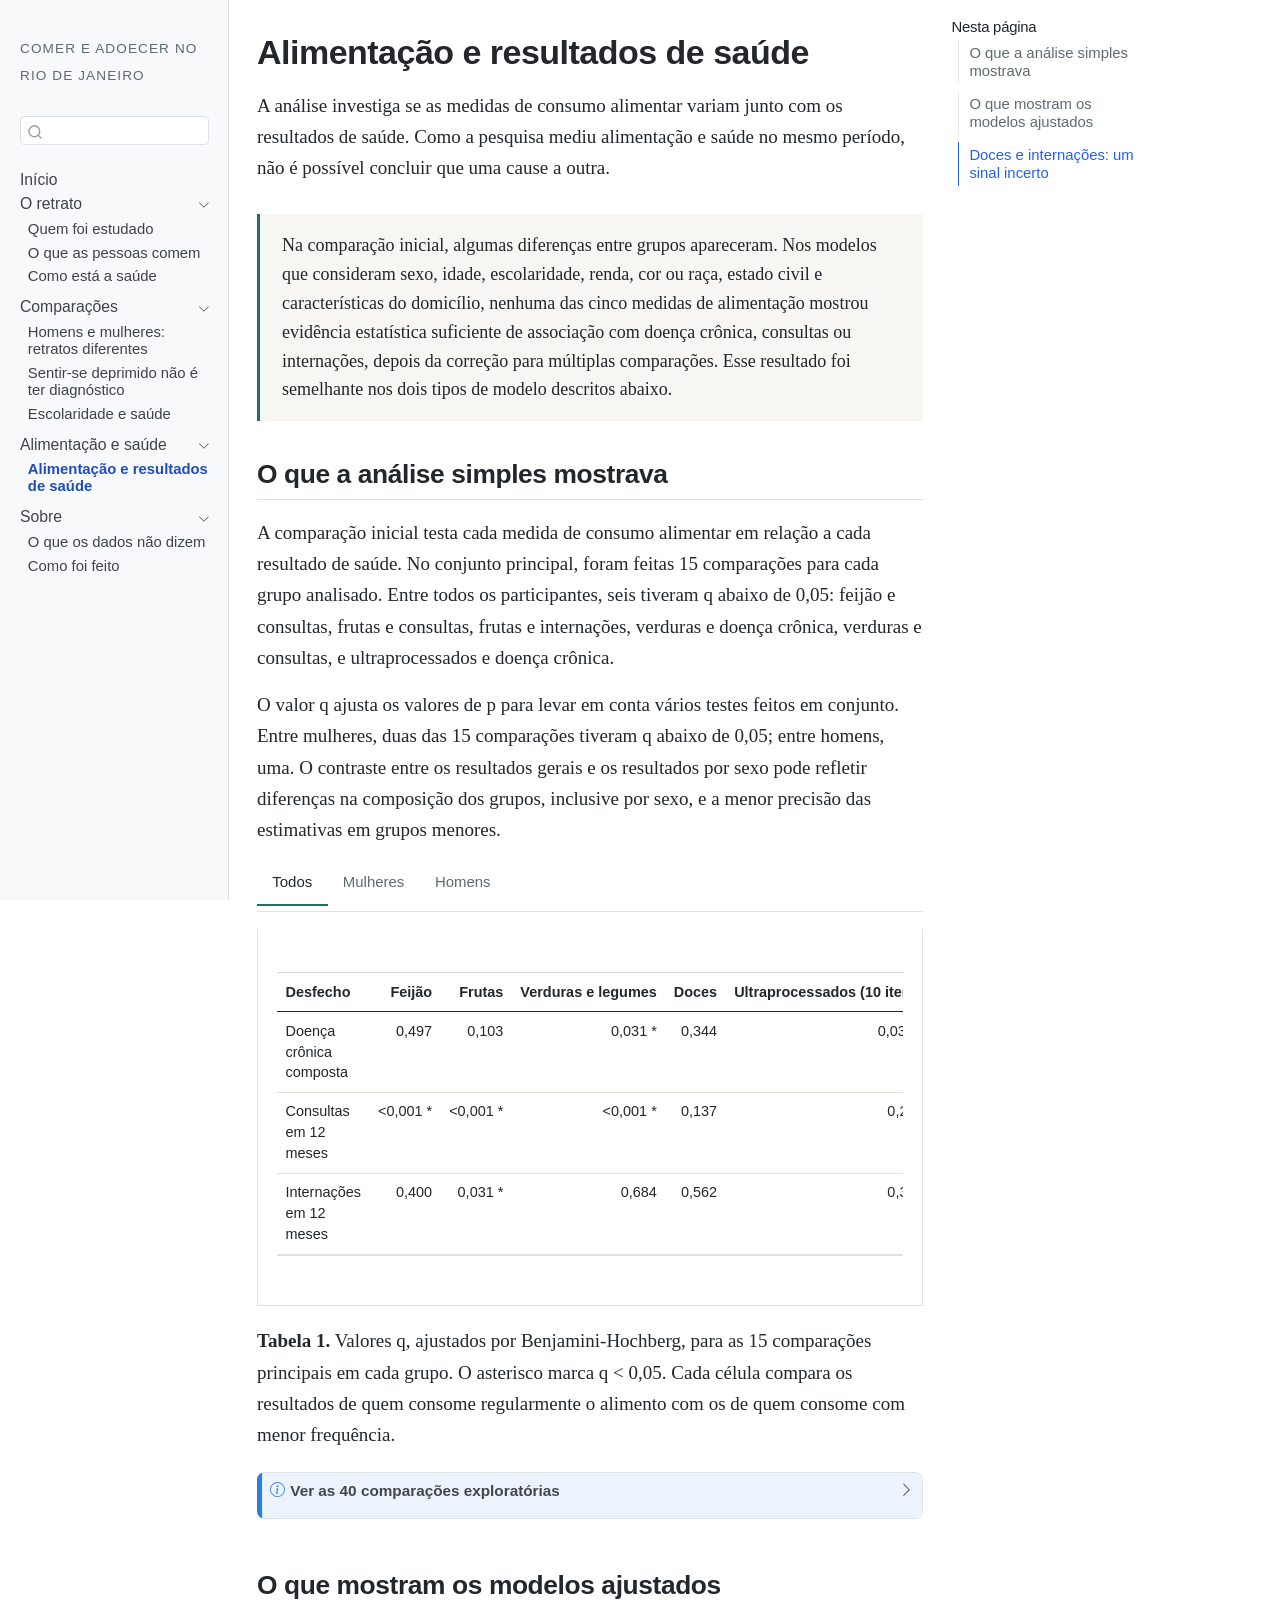
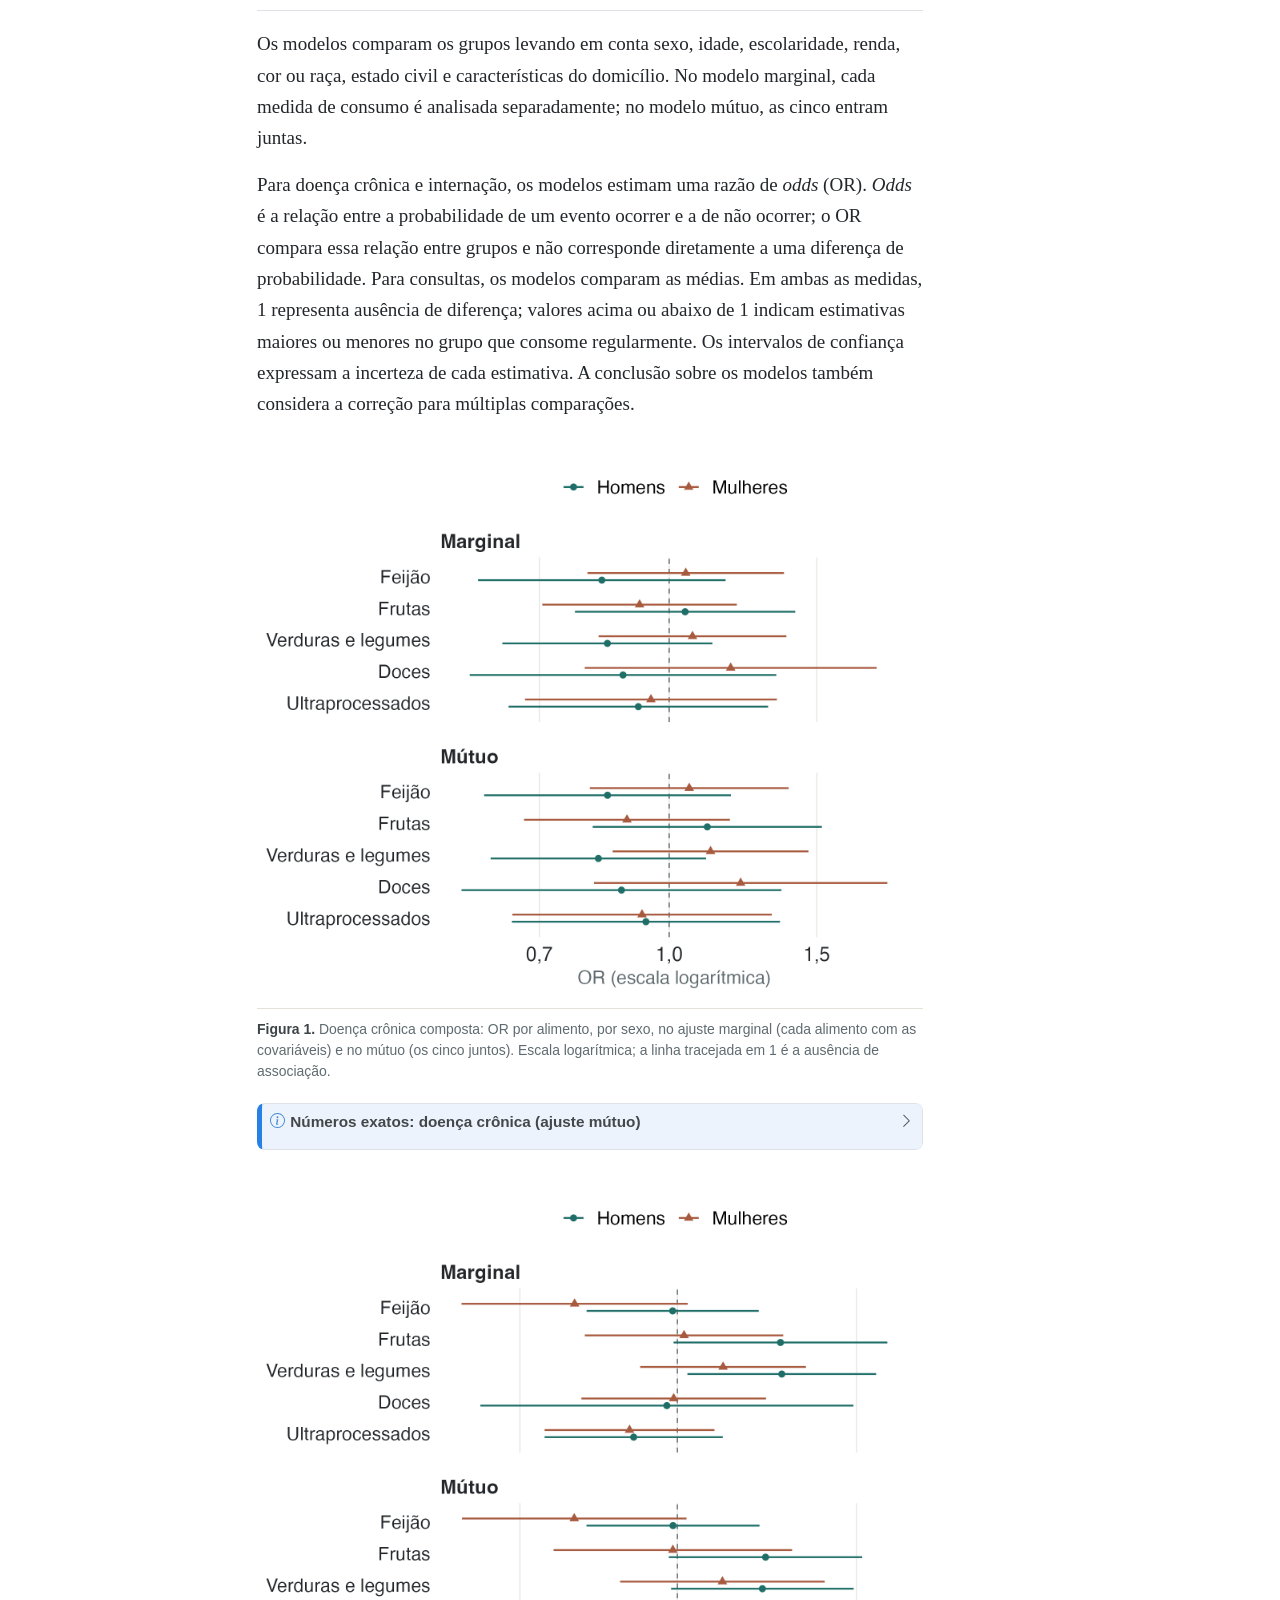
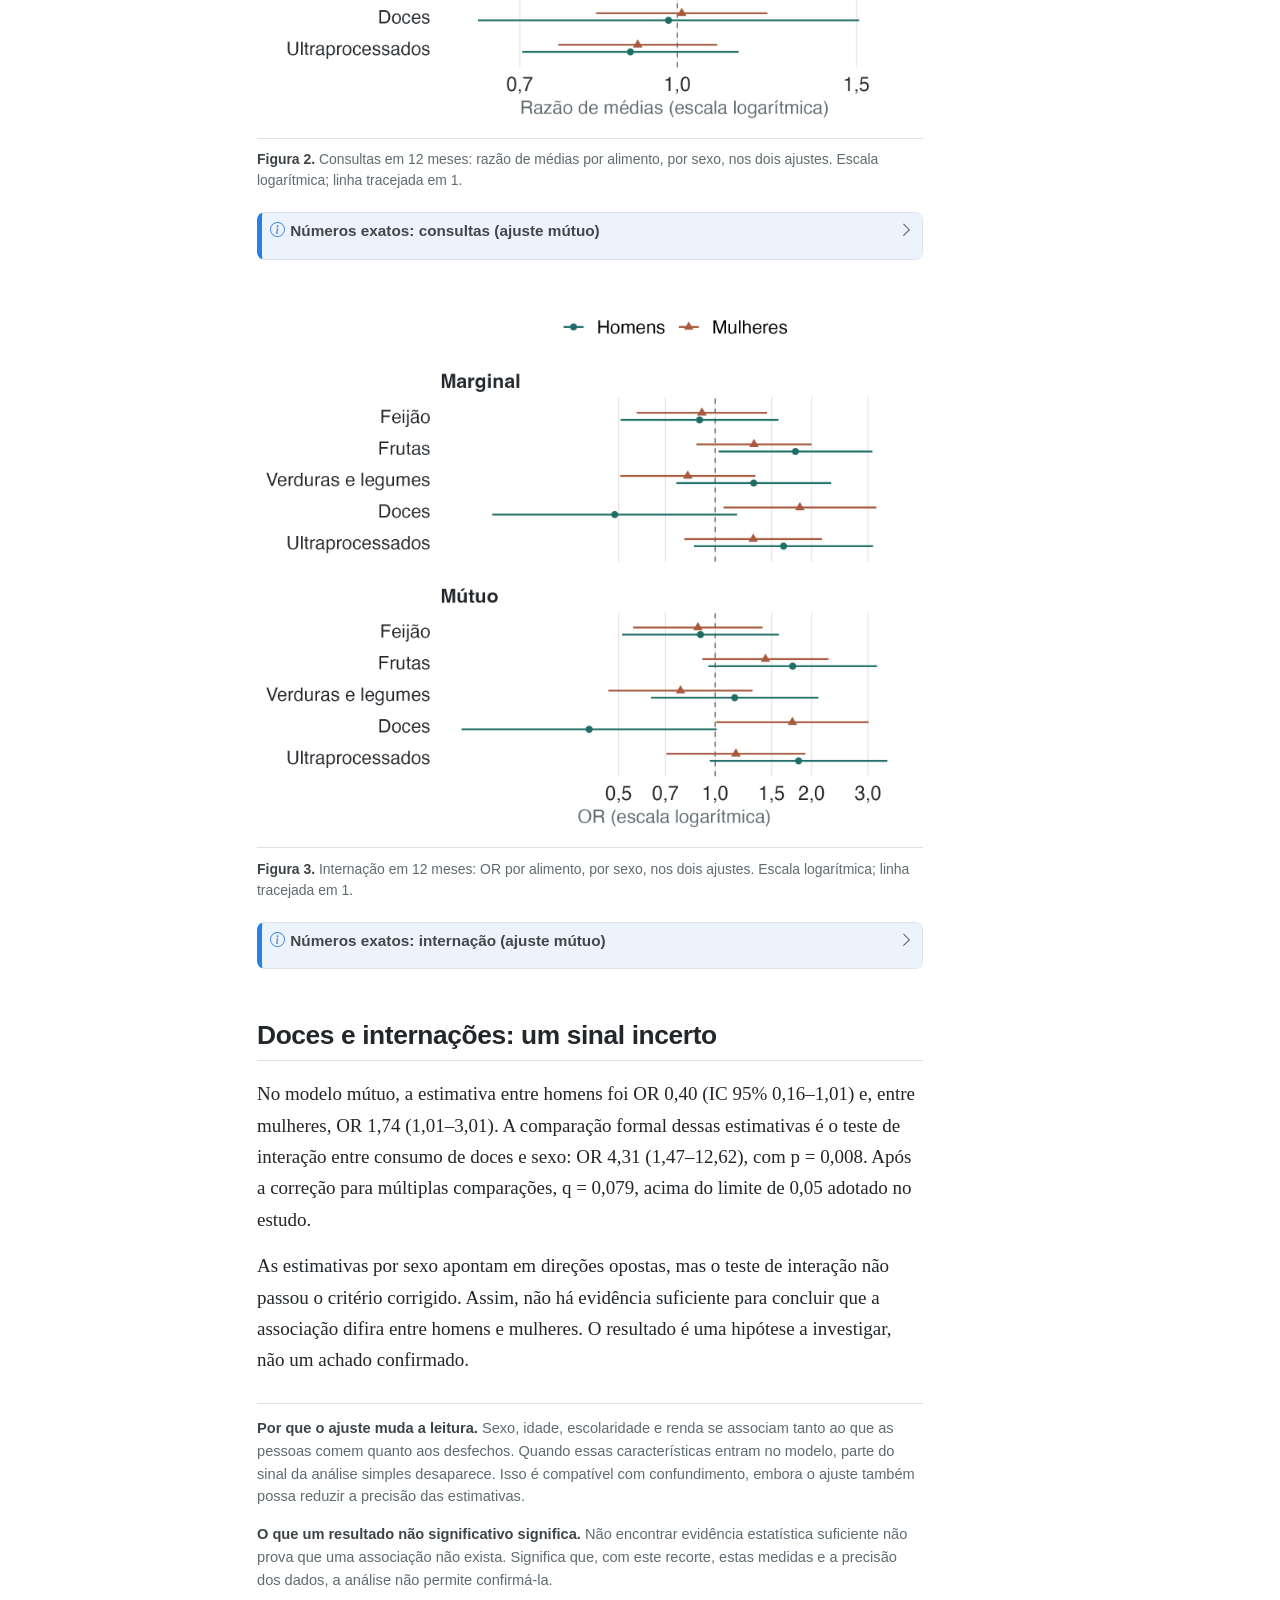
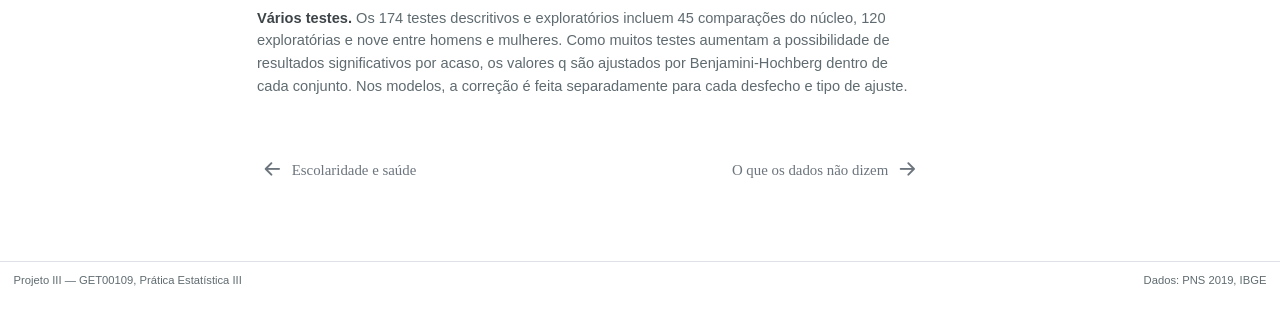
==== commit 29f2177c: "Built site for gh-pages" ====
--- a/alimentacao-e-saude.html
+++ b/alimentacao-e-saude.html
@@ -7,7 +7,7 @@
 <meta name="viewport" content="width=device-width, initial-scale=1.0, user-scalable=yes">
 
 
-<title>A alimentação explica a saúde? – Comer e adoecer no Rio de Janeiro</title>
+<title>Alimentação e resultados de saúde – Comer e adoecer no Rio de Janeiro</title>
 <style>
 /* Default styles provided by pandoc.
 ** See https://pandoc.org/MANUAL.html#variables-for-html for config info.
@@ -77,7 +77,7 @@
 }</script>
 <style>html{ scroll-behavior: smooth; }</style>
 <meta name="description" content="Resultados da PNS 2019 para adultos de 18 a 59 anos no Rio de Janeiro, em linguagem acessível.">
-<meta property="og:title" content="A alimentação explica a saúde? – Comer e adoecer no Rio de Janeiro">
+<meta property="og:title" content="Alimentação e resultados de saúde – Comer e adoecer no Rio de Janeiro">
 <meta property="og:description" content="O que a Pesquisa Nacional de Saúde de 2019 mostra sobre alimentação, doenças e uso de serviços entre adultos de 18 a 59 anos no estado do Rio de Janeiro.">
 <meta property="og:type" content="website">
 
@@ -95,7 +95,7 @@
         <i class="bi bi-layout-text-sidebar-reverse"></i>
       </button>
         <a class="flex-grow-1 no-decor" role="navigation" data-bs-toggle="collapse" data-bs-target=".quarto-sidebar-collapse-item" aria-controls="quarto-sidebar" aria-expanded="false" aria-label="Alternar barra lateral" onclick="if (window.quartoToggleHeadroom) { window.quartoToggleHeadroom(); }">      
-          <h1 class="quarto-secondary-nav-title">A alimentação explica a saúde?</h1>
+          <h1 class="quarto-secondary-nav-title">Alimentação e resultados de saúde</h1>
         </a>     
       <button type="button" class="btn quarto-search-button" aria-label="Procurar" onclick="window.quartoOpenSearch();">
         <i class="bi bi-search"></i>
@@ -186,7 +186,7 @@
         <li class="sidebar-item sidebar-item-section">
       <div class="sidebar-item-container"> 
             <a class="sidebar-item-text sidebar-link text-start" data-bs-toggle="collapse" data-bs-target="#quarto-sidebar-section-3" role="navigation" aria-expanded="true">
- <span class="menu-text">O que explica</span></a>
+ <span class="menu-text">Alimentação e saúde</span></a>
           <a class="sidebar-item-toggle text-start" data-bs-toggle="collapse" data-bs-target="#quarto-sidebar-section-3" role="navigation" aria-expanded="true" aria-label="Alternar seção">
             <i class="bi bi-chevron-right ms-2"></i>
           </a> 
@@ -195,7 +195,7 @@
           <li class="sidebar-item">
   <div class="sidebar-item-container"> 
   <a href="./alimentacao-e-saude.html" class="sidebar-item-text sidebar-link active">
- <span class="menu-text">A alimentação explica a saúde?</span></a>
+ <span class="menu-text">Alimentação e resultados de saúde</span></a>
   </div>
 </li>
       </ul>
@@ -234,8 +234,8 @@
    
   <ul class="collapse">
   <li><a href="#o-que-a-análise-simples-mostrava" id="toc-o-que-a-análise-simples-mostrava" class="nav-link active" data-scroll-target="#o-que-a-análise-simples-mostrava">O que a análise simples mostrava</a></li>
-  <li><a href="#o-que-sobrou-depois-do-ajuste" id="toc-o-que-sobrou-depois-do-ajuste" class="nav-link" data-scroll-target="#o-que-sobrou-depois-do-ajuste">O que sobrou depois do ajuste</a></li>
-  <li><a href="#o-caso-dos-doces-e-das-internações" id="toc-o-caso-dos-doces-e-das-internações" class="nav-link" data-scroll-target="#o-caso-dos-doces-e-das-internações">O caso dos doces e das internações</a></li>
+  <li><a href="#o-que-mostram-os-modelos-ajustados" id="toc-o-que-mostram-os-modelos-ajustados" class="nav-link" data-scroll-target="#o-que-mostram-os-modelos-ajustados">O que mostram os modelos ajustados</a></li>
+  <li><a href="#doces-e-internações-um-sinal-incerto" id="toc-doces-e-internações-um-sinal-incerto" class="nav-link" data-scroll-target="#doces-e-internações-um-sinal-incerto">Doces e internações: um sinal incerto</a></li>
   </ul>
 </nav>
     </div>
@@ -244,7 +244,7 @@
 
 <header id="title-block-header" class="quarto-title-block default">
 <div class="quarto-title">
-<h1 class="title d-none d-lg-block">A alimentação explica a saúde?</h1>
+<h1 class="title d-none d-lg-block">Alimentação e resultados de saúde</h1>
 </div>
 
 
@@ -261,14 +261,14 @@
 </header>
 
 
-<p>Esta é a pergunta central do trabalho. A resposta curta é não, pelo menos não com estes dados e este desenho.</p>
+<p>A análise investiga se as medidas de consumo alimentar variam junto com os resultados de saúde. Como a pesquisa mediu alimentação e saúde no mesmo período, não é possível concluir que uma cause a outra.</p>
 <div class="destaque">
-<p>Na análise simples, algumas associações entre consumo alimentar e desfechos apareceram. Depois do ajuste por sexo, idade, escolaridade, renda, cor ou raça, estado civil e características do domicílio, <strong>nenhuma das cinco exposições ficou associada aos três desfechos</strong> com q menor que 0,05, nem no ajuste marginal nem no mútuo.</p>
+<p>Na comparação inicial, algumas diferenças entre grupos apareceram. Nos modelos que consideram sexo, idade, escolaridade, renda, cor ou raça, estado civil e características do domicílio, nenhuma das cinco medidas de alimentação mostrou evidência estatística suficiente de associação com doença crônica, consultas ou internações, depois da correção para múltiplas comparações. Esse resultado foi semelhante nos dois tipos de modelo descritos abaixo.</p>
 </div>
 <section id="o-que-a-análise-simples-mostrava" class="level2">
 <h2 class="anchored" data-anchor-id="o-que-a-análise-simples-mostrava">O que a análise simples mostrava</h2>
-<p>Foram feitas 174 comparações: cinco exposições contra três desfechos, em três vistas (todos, mulheres, homens), mais as comparações entre sexos e as exploratórias. Na vista direta, 6 das 15 comparações do núcleo tinham q menor que 0,05: feijão e consultas, frutas e consultas, frutas e internações, verduras e doença crônica, verduras e consultas, ultraprocessados e doença crônica.</p>
-<p>Dentro de cada sexo, o sinal enfraquece: 2 de 15 entre mulheres e 1 de 15 entre homens. Isso é compatível com confundimento por sexo, mas a perda de precisão dentro de cada grupo também pesa: com menos pessoas, o intervalo de confiança fica maior.</p>
+<p>A comparação inicial testa cada medida de consumo alimentar em relação a cada resultado de saúde. No conjunto principal, foram feitas 15 comparações para cada grupo analisado. Entre todos os participantes, seis tiveram q abaixo de 0,05: feijão e consultas, frutas e consultas, frutas e internações, verduras e doença crônica, verduras e consultas, e ultraprocessados e doença crônica.</p>
+<p>O valor q ajusta os valores de p para levar em conta vários testes feitos em conjunto. Entre mulheres, duas das 15 comparações tiveram q abaixo de 0,05; entre homens, uma. O contraste entre os resultados gerais e os resultados por sexo pode refletir diferenças na composição dos grupos, inclusive por sexo, e a menor precisão das estimativas em grupos menores.</p>
 <div class="tabset-margin-container"></div><div class="panel-tabset">
 <ul class="nav nav-tabs" role="tablist"><li class="nav-item" role="presentation"><a class="nav-link active" id="tabset-1-1-tab" data-bs-toggle="tab" data-bs-target="#tabset-1-1" role="tab" aria-controls="tabset-1-1" aria-selected="true" href="">Todos</a></li><li class="nav-item" role="presentation"><a class="nav-link" id="tabset-1-2-tab" data-bs-toggle="tab" data-bs-target="#tabset-1-2" role="tab" aria-controls="tabset-1-2" aria-selected="false" href="">Mulheres</a></li><li class="nav-item" role="presentation"><a class="nav-link" id="tabset-1-3-tab" data-bs-toggle="tab" data-bs-target="#tabset-1-3" role="tab" aria-controls="tabset-1-3" aria-selected="false" href="">Homens</a></li></ul>
 <div class="tab-content">
@@ -418,7 +418,7 @@
 </div>
 </div>
 </div>
-<p><strong>Tabela 1.</strong> q de Benjamini-Hochberg para as 15 comparações do núcleo, por vista. O asterisco marca q &lt; 0,05. Cada célula resume um teste entre quem consome e quem não consome o alimento.</p>
+<p><strong>Tabela 1.</strong> Valores q, ajustados por Benjamini-Hochberg, para as 15 comparações principais em cada grupo. O asterisco marca q &lt; 0,05. Cada célula compara os resultados de quem consome regularmente o alimento com os de quem consome com menor frequência.</p>
 <div class="callout callout-style-default callout-note callout-titled">
 <div class="callout-header d-flex align-content-center collapsed" data-bs-toggle="collapse" data-bs-target=".callout-1-contents" aria-controls="callout-1" aria-expanded="false" aria-label="Toggle callout">
 <div class="callout-icon-container">
@@ -431,7 +431,7 @@
 </div>
 <div id="callout-1" class="callout-1-contents callout-collapse collapse">
 <div class="callout-body-container callout-body">
-<p>O bloco exploratório cruza as cinco exposições com oito desfechos: hipertensão, diabetes, doença do coração, AVC, depressão, câncer, indisposição frequente e sentir-se deprimido frequente. Na vista direta, 5 das 40 comparações tinham q &lt; 0,05; dentro de cada sexo, nenhuma.</p>
+<p>A análise exploratória compara cinco medidas de consumo alimentar com oito resultados de saúde: hipertensão, diabetes, doença do coração, AVC, depressão, câncer, indisposição frequente e sentir-se deprimido com frequência. Na vista direta, 5 das 40 comparações tinham q &lt; 0,05; dentro de cada sexo, nenhuma.</p>
 <div class="tabset-margin-container"></div><div class="panel-tabset">
 <ul class="nav nav-tabs" role="tablist"><li class="nav-item" role="presentation"><a class="nav-link active" id="tabset-2-1-tab" data-bs-toggle="tab" data-bs-target="#tabset-2-1" role="tab" aria-controls="tabset-2-1" aria-selected="true" href="">Todos</a></li><li class="nav-item" role="presentation"><a class="nav-link" id="tabset-2-2-tab" data-bs-toggle="tab" data-bs-target="#tabset-2-2" role="tab" aria-controls="tabset-2-2" aria-selected="false" href="">Mulheres</a></li><li class="nav-item" role="presentation"><a class="nav-link" id="tabset-2-3-tab" data-bs-toggle="tab" data-bs-target="#tabset-2-3" role="tab" aria-controls="tabset-2-3" aria-selected="false" href="">Homens</a></li></ul>
 <div class="tab-content">
@@ -705,12 +705,13 @@
 </div>
 </div>
 </section>
-<section id="o-que-sobrou-depois-do-ajuste" class="level2">
-<h2 class="anchored" data-anchor-id="o-que-sobrou-depois-do-ajuste">O que sobrou depois do ajuste</h2>
-<p>Os modelos incluem as características pessoais. No ajuste mútuo entram as cinco exposições ao mesmo tempo; no marginal, cada uma separadamente. Para doença crônica e internação, o resultado é um <strong>odds ratio</strong> (OR); para consultas, uma <strong>razão de médias</strong>. Nos dois casos, 1 significa nenhuma diferença. Um OR de 1,2 significa cerca de 20% mais chance estimada; de 0,8, cerca de 20% menos. O intervalo de confiança mostra a faixa compatível com os dados: se ele cruza o 1, não há evidência de associação.</p>
+<section id="o-que-mostram-os-modelos-ajustados" class="level2">
+<h2 class="anchored" data-anchor-id="o-que-mostram-os-modelos-ajustados">O que mostram os modelos ajustados</h2>
+<p>Os modelos comparam os grupos levando em conta sexo, idade, escolaridade, renda, cor ou raça, estado civil e características do domicílio. No modelo marginal, cada medida de consumo é analisada separadamente; no modelo mútuo, as cinco entram juntas.</p>
+<p>Para doença crônica e internação, os modelos estimam uma razão de <em>odds</em> (OR). <em>Odds</em> é a relação entre a probabilidade de um evento ocorrer e a de não ocorrer; o OR compara essa relação entre grupos e não corresponde diretamente a uma diferença de probabilidade. Para consultas, os modelos comparam as médias. Em ambas as medidas, 1 representa ausência de diferença; valores acima ou abaixo de 1 indicam estimativas maiores ou menores no grupo que consome regularmente. Os intervalos de confiança expressam a incerteza de cada estimativa. A conclusão sobre os modelos também considera a correção para múltiplas comparações.</p>
 <div class="quarto-figure quarto-figure-center">
 <figure class="figure">
-<p><img src="figuras/fig_modelo_composta.png" class="img-fluid figure-img" alt="Gráfico de pontos com intervalos de confiança para o odds ratio de cada alimento sobre a doença crônica, em homens e mulheres, nos ajustes marginal e mútuo. Todos os intervalos cruzam a linha de 1."></p>
+<p><img src="figuras/fig_modelo_composta.png" class="img-fluid figure-img" alt="Estimativas de OR e intervalos de confiança para cada alimento, separadas por sexo e tipo de ajuste. Todos os intervalos incluem 1, valor que representa ausência de diferença."></p>
 <figcaption><strong>Figura 1.</strong> Doença crônica composta: OR por alimento, por sexo, no ajuste marginal (cada alimento com as covariáveis) e no mútuo (os cinco juntos). Escala logarítmica; a linha tracejada em 1 é a ausência de associação.</figcaption>
 </figure>
 </div>
@@ -767,7 +768,7 @@
 </div>
 <div class="quarto-figure quarto-figure-center">
 <figure class="figure">
-<p><img src="figuras/fig_modelo_consultas.png" class="img-fluid figure-img" alt="Gráfico de pontos com intervalos de confiança para a razão de médias de consultas por alimento, em homens e mulheres, nos dois ajustes. Todos os intervalos cruzam a linha de 1."></p>
+<p><img src="figuras/fig_modelo_consultas.png" class="img-fluid figure-img" alt="Estimativas da razão de médias de consultas e intervalos de confiança por alimento, sexo e tipo de ajuste. No modelo marginal, a estimativa para verduras entre homens é maior que 1 e o intervalo não inclui 1; no modelo mútuo, o intervalo inclui 1. Após a correção para múltiplas comparações, nenhum resultado dos modelos teve q abaixo de 0,05."></p>
 <figcaption><strong>Figura 2.</strong> Consultas em 12 meses: razão de médias por alimento, por sexo, nos dois ajustes. Escala logarítmica; linha tracejada em 1.</figcaption>
 </figure>
 </div>
@@ -824,7 +825,7 @@
 </div>
 <div class="quarto-figure quarto-figure-center">
 <figure class="figure">
-<p><img src="figuras/fig_modelo_internacao.png" class="img-fluid figure-img" alt="Gráfico de pontos com intervalos de confiança para o odds ratio de internação por alimento, em homens e mulheres, nos dois ajustes. Quase todos os intervalos cruzam a linha de 1."></p>
+<p><img src="figuras/fig_modelo_internacao.png" class="img-fluid figure-img" alt="Estimativas de OR e intervalos de confiança para internação por alimento, separadas por sexo e tipo de ajuste. A maioria dos intervalos inclui 1. Para doces entre mulheres, a estimativa é maior que 1, mas o teste de interação não permanece significativo após a correção para múltiplas comparações."></p>
 <figcaption><strong>Figura 3.</strong> Internação em 12 meses: OR por alimento, por sexo, nos dois ajustes. Escala logarítmica; linha tracejada em 1.</figcaption>
 </figure>
 </div>
@@ -880,14 +881,14 @@
 </div>
 </div>
 </section>
-<section id="o-caso-dos-doces-e-das-internações" class="level2">
-<h2 class="anchored" data-anchor-id="o-caso-dos-doces-e-das-internações">O caso dos doces e das internações</h2>
-<p>Uma combinação merece nota, porque é a que mais se aproxima de um resultado positivo. No ajuste mútuo, a interação entre doces e sexo tem OR de 4,31 (IC 95% 1,47–12,62), com p de 0,008. Entre homens, o OR é de 0,40 (0,16–1,01); entre mulheres, de 1,74 (1,01–3,01).</p>
-<p>Depois da correção para múltiplas comparações, o q fica em 0,079, acima de 0,05. As direções opostas e o intervalo largo tornam a leitura frágil. O resultado fica registrado como hipótese para estudos futuros, não como achado.</p>
+<section id="doces-e-internações-um-sinal-incerto" class="level2">
+<h2 class="anchored" data-anchor-id="doces-e-internações-um-sinal-incerto">Doces e internações: um sinal incerto</h2>
+<p>No modelo mútuo, a estimativa entre homens foi OR 0,40 (IC 95% 0,16–1,01) e, entre mulheres, OR 1,74 (1,01–3,01). A comparação formal dessas estimativas é o teste de interação entre consumo de doces e sexo: OR 4,31 (1,47–12,62), com p = 0,008. Após a correção para múltiplas comparações, q = 0,079, acima do limite de 0,05 adotado no estudo.</p>
+<p>As estimativas por sexo apontam em direções opostas, mas o teste de interação não passou o critério corrigido. Assim, não há evidência suficiente para concluir que a associação difira entre homens e mulheres. O resultado é uma hipótese a investigar, não um achado confirmado.</p>
 <div class="nota">
 <p><strong>Por que o ajuste muda a leitura.</strong> Sexo, idade, escolaridade e renda se associam tanto ao que as pessoas comem quanto aos desfechos. Quando essas características entram no modelo, parte do sinal da análise simples desaparece. Isso é compatível com confundimento, embora o ajuste também possa reduzir a precisão das estimativas.</p>
-<p><strong>Ausência de evidência não é evidência de ausência.</strong> Não encontrar associação com estes dados não prova que a alimentação não importa. Prova que, neste recorte, com estas medidas de frequência e este tamanho de amostra, não há evidência estatística suficiente.</p>
-<p><strong>Muitos testes.</strong> Foram 174 comparações. Sem correção, cerca de 9 apareceriam como significativas só por acaso. O q de Benjamini-Hochberg controla essa taxa dentro de cada família e de cada vista. Por isso a leitura principal usa q.</p>
+<p><strong>O que um resultado não significativo significa.</strong> Não encontrar evidência estatística suficiente não prova que uma associação não exista. Significa que, com este recorte, estas medidas e a precisão dos dados, a análise não permite confirmá-la.</p>
+<p><strong>Vários testes.</strong> Os 174 testes descritivos e exploratórios incluem 45 comparações do núcleo, 120 exploratórias e nove entre homens e mulheres. Como muitos testes aumentam a possibilidade de resultados significativos por acaso, os valores q são ajustados por Benjamini-Hochberg dentro de cada conjunto. Nos modelos, a correção é feita separadamente para cada desfecho e tipo de ajuste.</p>
 </div>
 
 
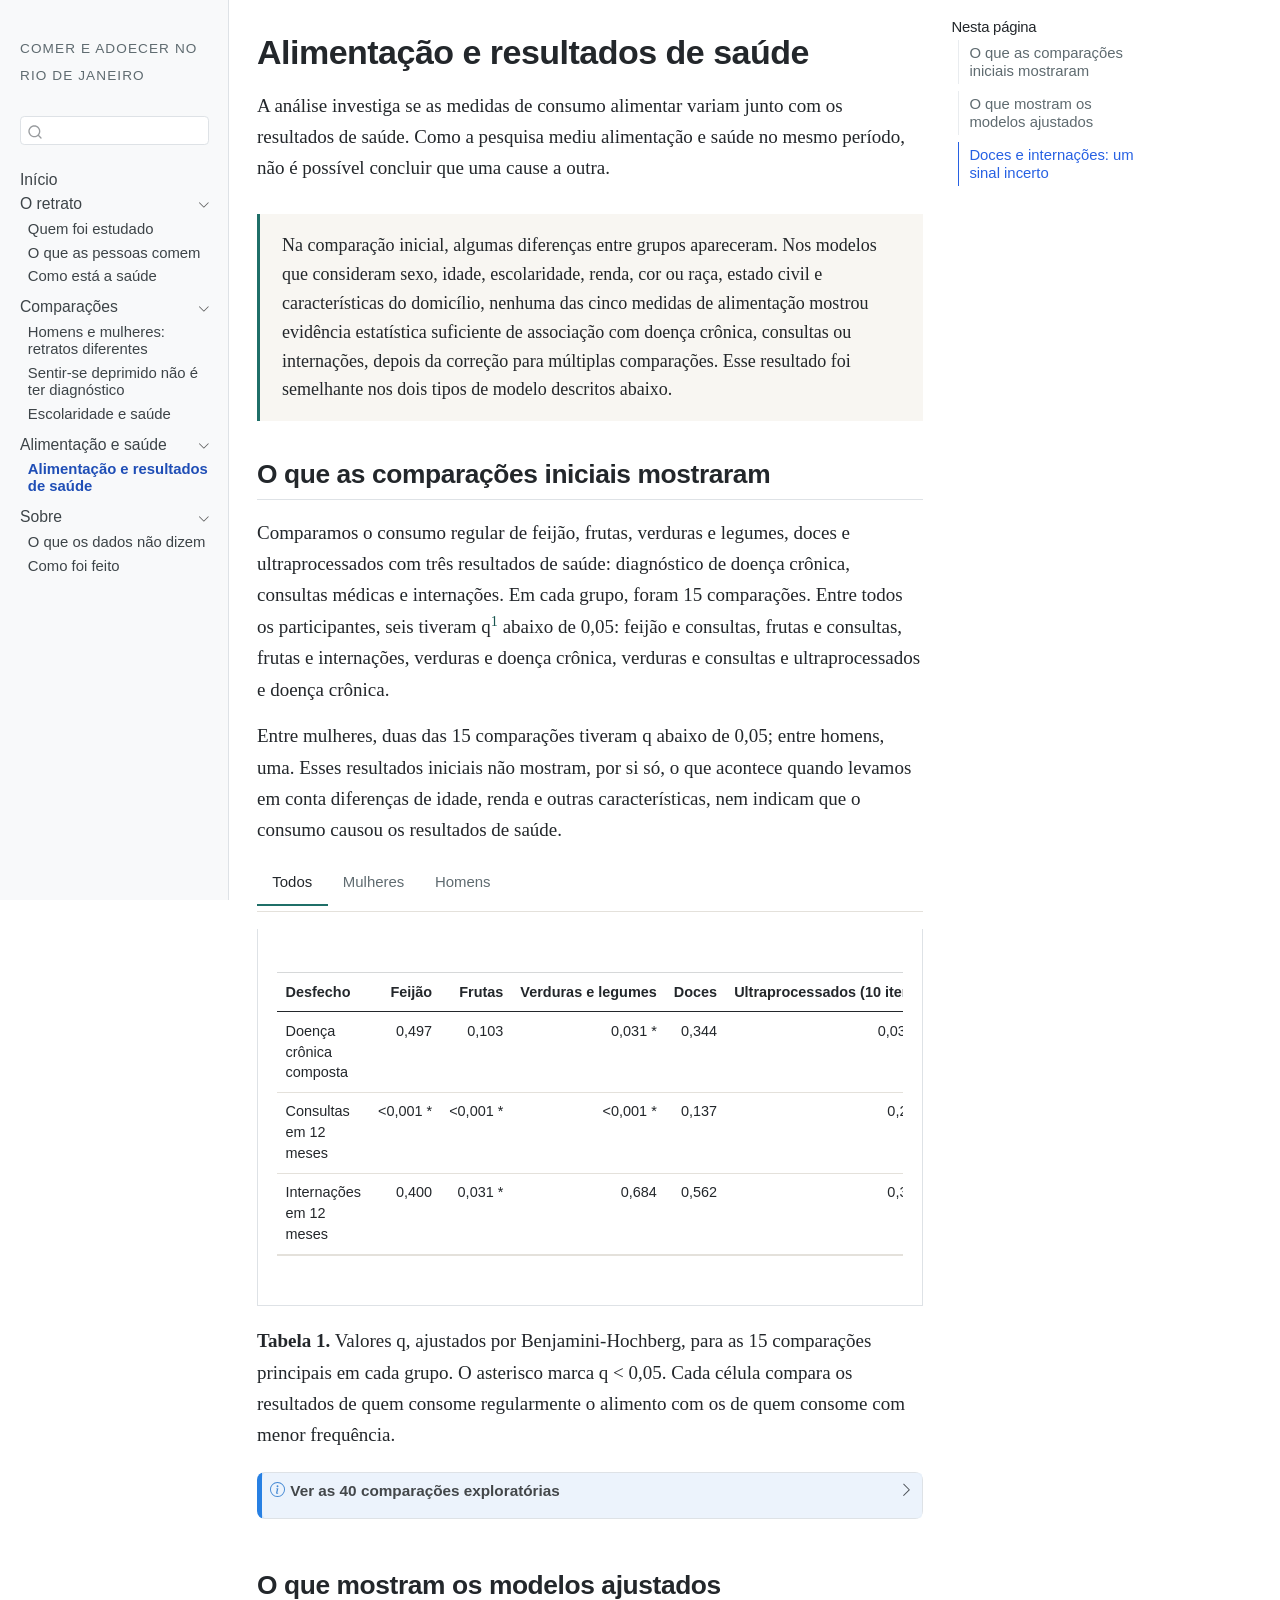
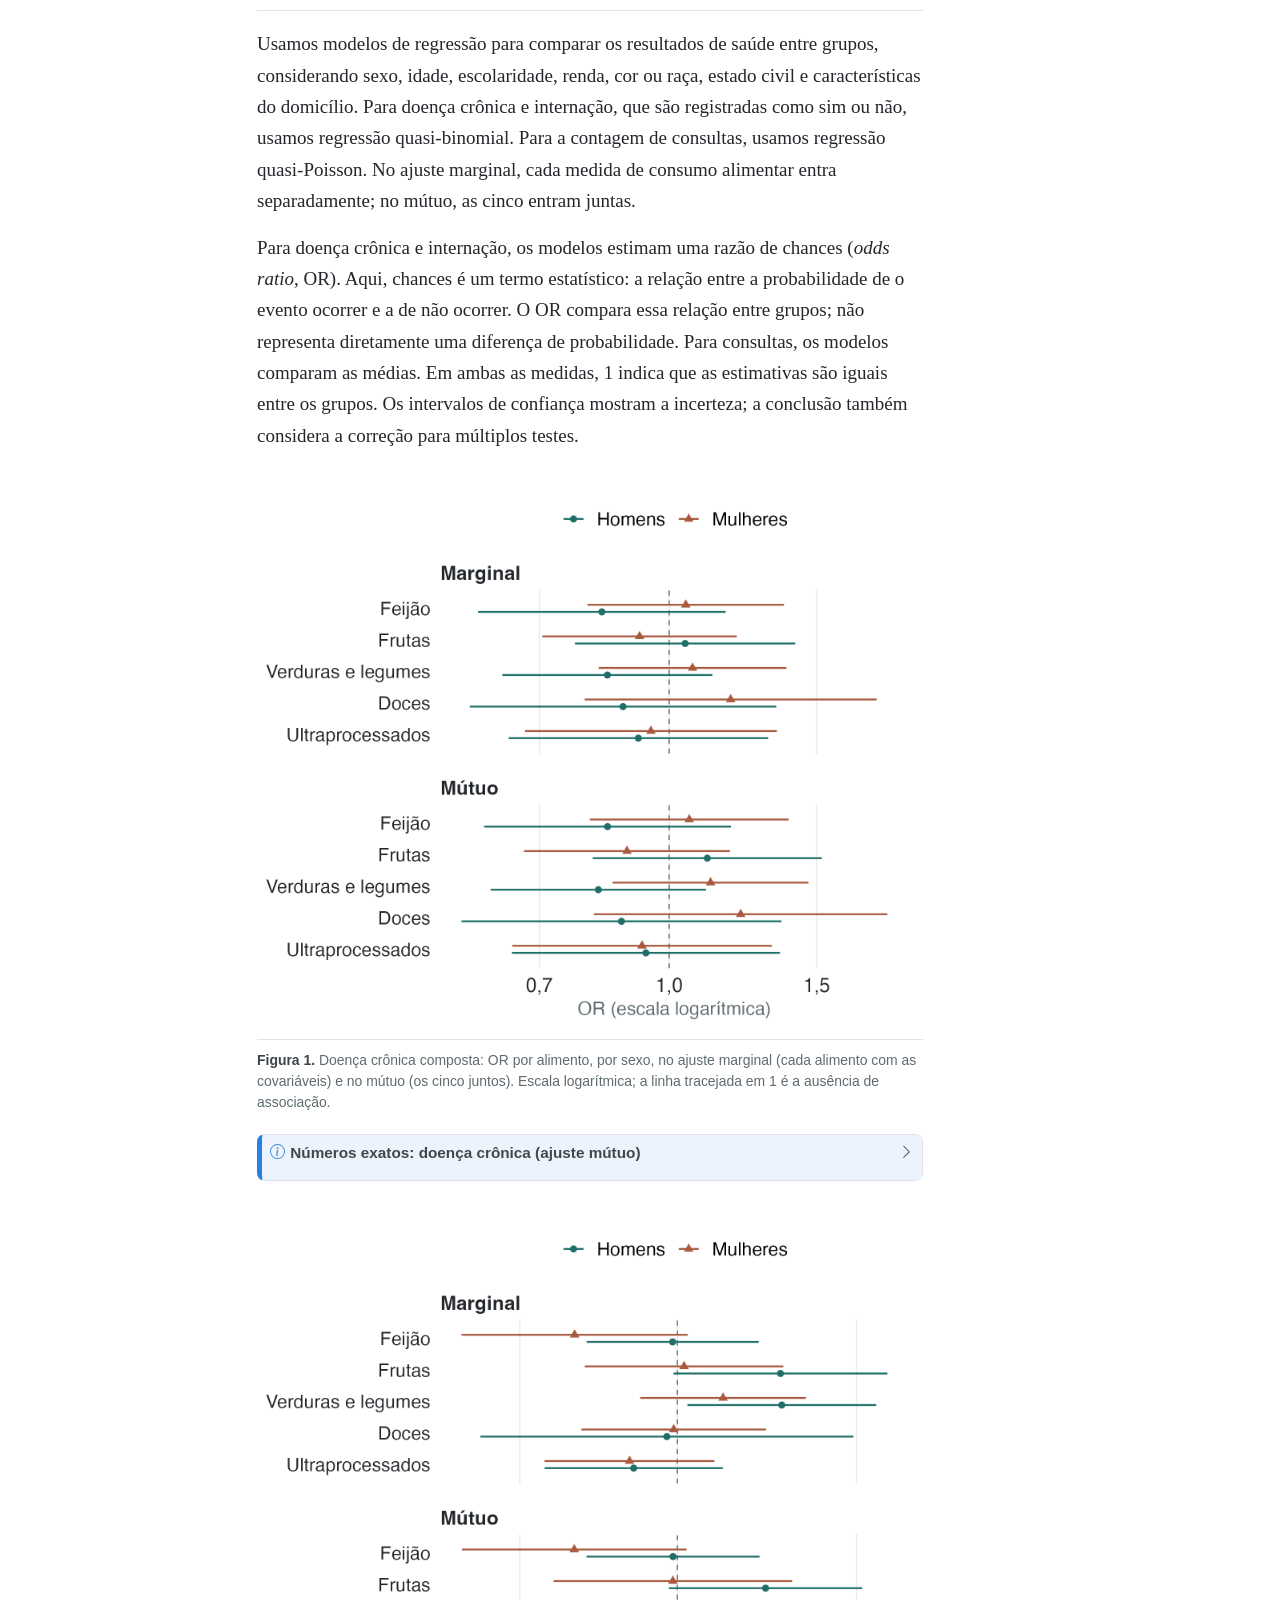
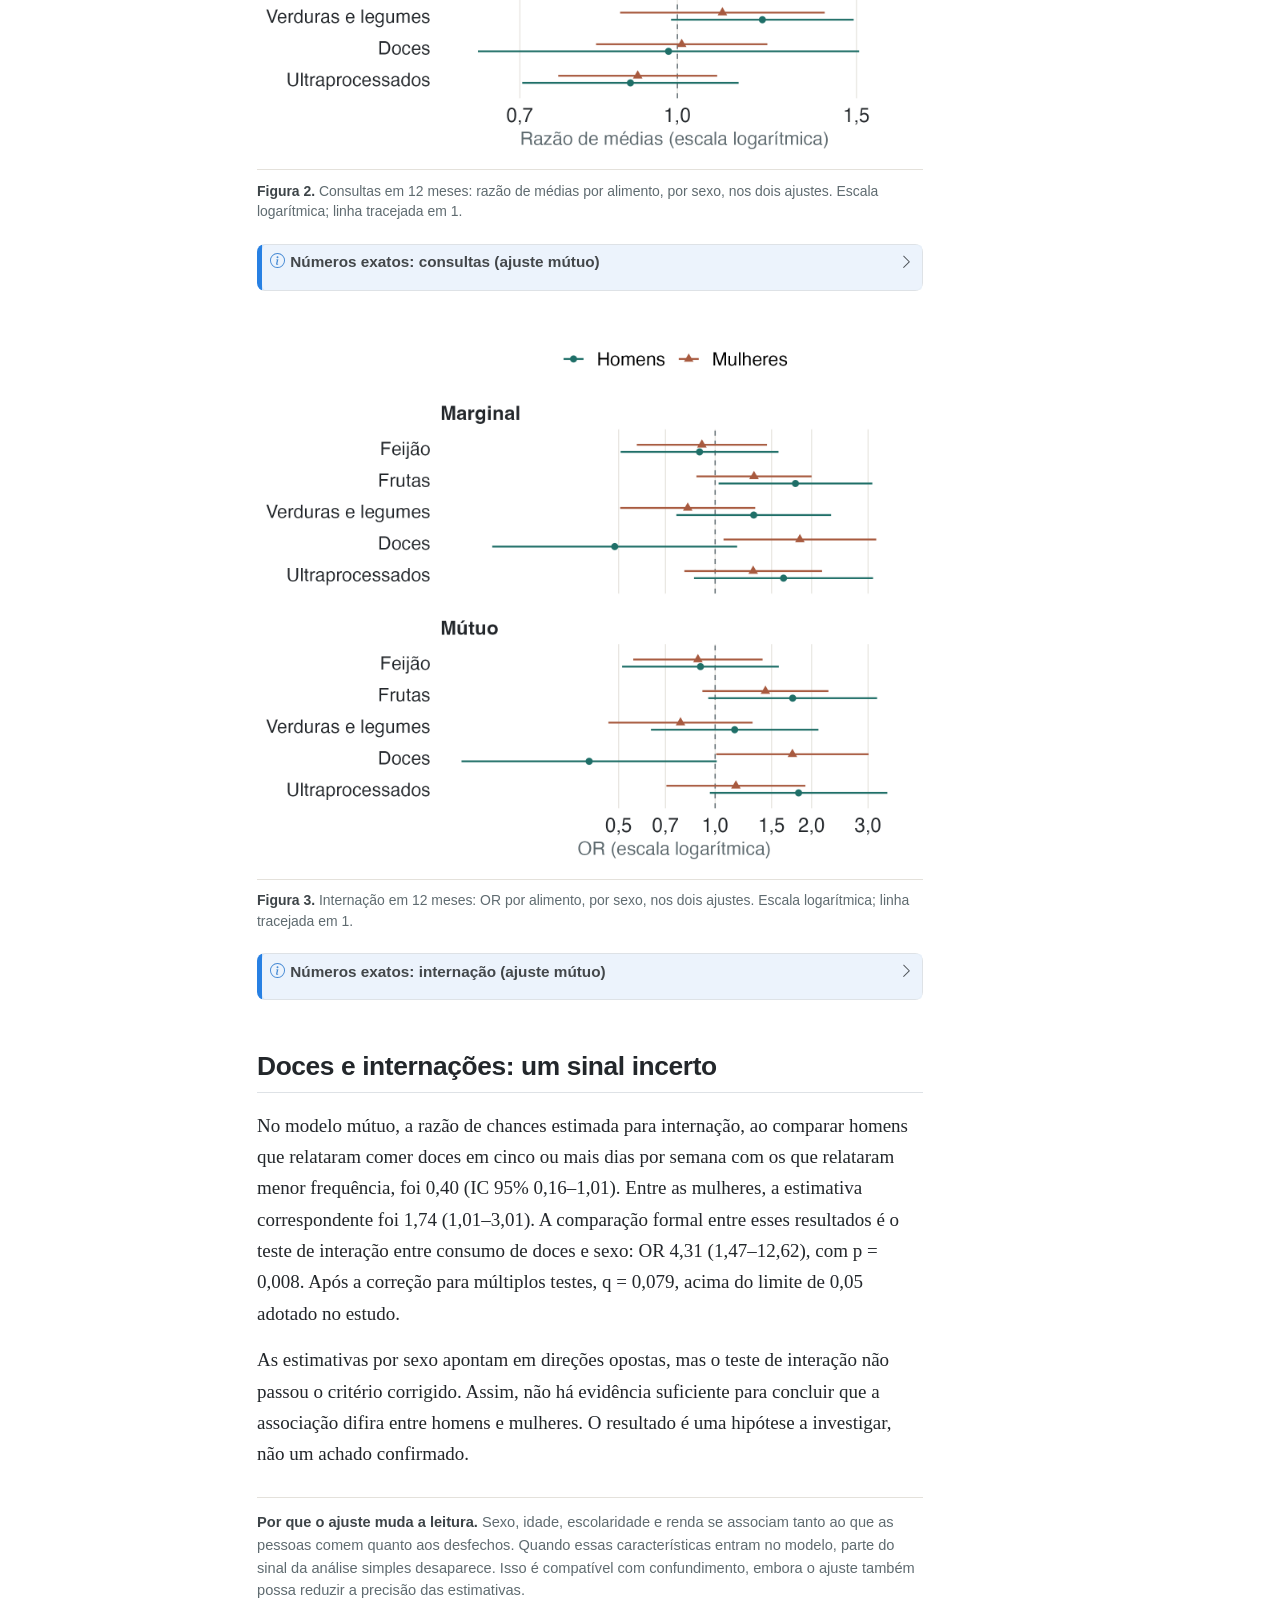
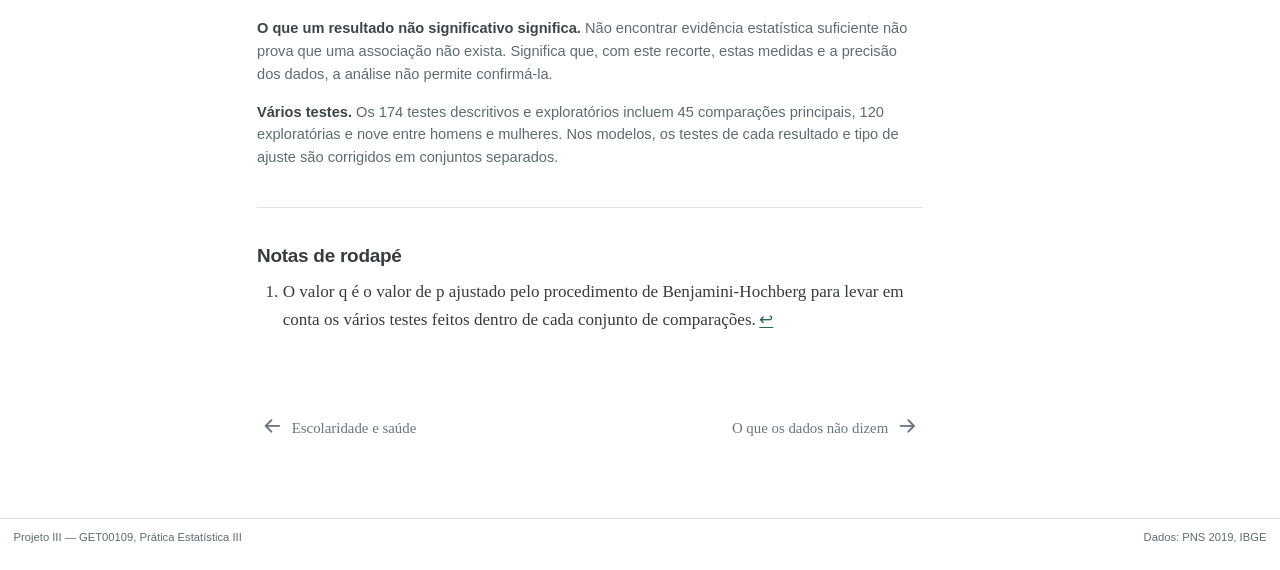
==== commit d0569495: "Built site for gh-pages" ====
--- a/alimentacao-e-saude.html
+++ b/alimentacao-e-saude.html
@@ -233,7 +233,7 @@
     <h2 id="toc-title">Nesta página</h2>
    
   <ul class="collapse">
-  <li><a href="#o-que-a-análise-simples-mostrava" id="toc-o-que-a-análise-simples-mostrava" class="nav-link active" data-scroll-target="#o-que-a-análise-simples-mostrava">O que a análise simples mostrava</a></li>
+  <li><a href="#o-que-as-comparações-iniciais-mostraram" id="toc-o-que-as-comparações-iniciais-mostraram" class="nav-link active" data-scroll-target="#o-que-as-comparações-iniciais-mostraram">O que as comparações iniciais mostraram</a></li>
   <li><a href="#o-que-mostram-os-modelos-ajustados" id="toc-o-que-mostram-os-modelos-ajustados" class="nav-link" data-scroll-target="#o-que-mostram-os-modelos-ajustados">O que mostram os modelos ajustados</a></li>
   <li><a href="#doces-e-internações-um-sinal-incerto" id="toc-doces-e-internações-um-sinal-incerto" class="nav-link" data-scroll-target="#doces-e-internações-um-sinal-incerto">Doces e internações: um sinal incerto</a></li>
   </ul>
@@ -265,10 +265,10 @@
 <div class="destaque">
 <p>Na comparação inicial, algumas diferenças entre grupos apareceram. Nos modelos que consideram sexo, idade, escolaridade, renda, cor ou raça, estado civil e características do domicílio, nenhuma das cinco medidas de alimentação mostrou evidência estatística suficiente de associação com doença crônica, consultas ou internações, depois da correção para múltiplas comparações. Esse resultado foi semelhante nos dois tipos de modelo descritos abaixo.</p>
 </div>
-<section id="o-que-a-análise-simples-mostrava" class="level2">
-<h2 class="anchored" data-anchor-id="o-que-a-análise-simples-mostrava">O que a análise simples mostrava</h2>
-<p>A comparação inicial testa cada medida de consumo alimentar em relação a cada resultado de saúde. No conjunto principal, foram feitas 15 comparações para cada grupo analisado. Entre todos os participantes, seis tiveram q abaixo de 0,05: feijão e consultas, frutas e consultas, frutas e internações, verduras e doença crônica, verduras e consultas, e ultraprocessados e doença crônica.</p>
-<p>O valor q ajusta os valores de p para levar em conta vários testes feitos em conjunto. Entre mulheres, duas das 15 comparações tiveram q abaixo de 0,05; entre homens, uma. O contraste entre os resultados gerais e os resultados por sexo pode refletir diferenças na composição dos grupos, inclusive por sexo, e a menor precisão das estimativas em grupos menores.</p>
+<section id="o-que-as-comparações-iniciais-mostraram" class="level2">
+<h2 class="anchored" data-anchor-id="o-que-as-comparações-iniciais-mostraram">O que as comparações iniciais mostraram</h2>
+<p>Comparamos o consumo regular de feijão, frutas, verduras e legumes, doces e ultraprocessados com três resultados de saúde: diagnóstico de doença crônica, consultas médicas e internações. Em cada grupo, foram 15 comparações. Entre todos os participantes, seis tiveram q<a href="#fn1" class="footnote-ref" id="fnref1" role="doc-noteref"><sup>1</sup></a> abaixo de 0,05: feijão e consultas, frutas e consultas, frutas e internações, verduras e doença crônica, verduras e consultas e ultraprocessados e doença crônica.</p>
+<p>Entre mulheres, duas das 15 comparações tiveram q abaixo de 0,05; entre homens, uma. Esses resultados iniciais não mostram, por si só, o que acontece quando levamos em conta diferenças de idade, renda e outras características, nem indicam que o consumo causou os resultados de saúde.</p>
 <div class="tabset-margin-container"></div><div class="panel-tabset">
 <ul class="nav nav-tabs" role="tablist"><li class="nav-item" role="presentation"><a class="nav-link active" id="tabset-1-1-tab" data-bs-toggle="tab" data-bs-target="#tabset-1-1" role="tab" aria-controls="tabset-1-1" aria-selected="true" href="">Todos</a></li><li class="nav-item" role="presentation"><a class="nav-link" id="tabset-1-2-tab" data-bs-toggle="tab" data-bs-target="#tabset-1-2" role="tab" aria-controls="tabset-1-2" aria-selected="false" href="">Mulheres</a></li><li class="nav-item" role="presentation"><a class="nav-link" id="tabset-1-3-tab" data-bs-toggle="tab" data-bs-target="#tabset-1-3" role="tab" aria-controls="tabset-1-3" aria-selected="false" href="">Homens</a></li></ul>
 <div class="tab-content">
@@ -707,8 +707,8 @@
 </section>
 <section id="o-que-mostram-os-modelos-ajustados" class="level2">
 <h2 class="anchored" data-anchor-id="o-que-mostram-os-modelos-ajustados">O que mostram os modelos ajustados</h2>
-<p>Os modelos comparam os grupos levando em conta sexo, idade, escolaridade, renda, cor ou raça, estado civil e características do domicílio. No modelo marginal, cada medida de consumo é analisada separadamente; no modelo mútuo, as cinco entram juntas.</p>
-<p>Para doença crônica e internação, os modelos estimam uma razão de <em>odds</em> (OR). <em>Odds</em> é a relação entre a probabilidade de um evento ocorrer e a de não ocorrer; o OR compara essa relação entre grupos e não corresponde diretamente a uma diferença de probabilidade. Para consultas, os modelos comparam as médias. Em ambas as medidas, 1 representa ausência de diferença; valores acima ou abaixo de 1 indicam estimativas maiores ou menores no grupo que consome regularmente. Os intervalos de confiança expressam a incerteza de cada estimativa. A conclusão sobre os modelos também considera a correção para múltiplas comparações.</p>
+<p>Usamos modelos de regressão para comparar os resultados de saúde entre grupos, considerando sexo, idade, escolaridade, renda, cor ou raça, estado civil e características do domicílio. Para doença crônica e internação, que são registradas como sim ou não, usamos regressão quasi-binomial. Para a contagem de consultas, usamos regressão quasi-Poisson. No ajuste marginal, cada medida de consumo alimentar entra separadamente; no mútuo, as cinco entram juntas.</p>
+<p>Para doença crônica e internação, os modelos estimam uma razão de chances (<em>odds ratio</em>, OR). Aqui, chances é um termo estatístico: a relação entre a probabilidade de o evento ocorrer e a de não ocorrer. O OR compara essa relação entre grupos; não representa diretamente uma diferença de probabilidade. Para consultas, os modelos comparam as médias. Em ambas as medidas, 1 indica que as estimativas são iguais entre os grupos. Os intervalos de confiança mostram a incerteza; a conclusão também considera a correção para múltiplos testes.</p>
 <div class="quarto-figure quarto-figure-center">
 <figure class="figure">
 <p><img src="figuras/fig_modelo_composta.png" class="img-fluid figure-img" alt="Estimativas de OR e intervalos de confiança para cada alimento, separadas por sexo e tipo de ajuste. Todos os intervalos incluem 1, valor que representa ausência de diferença."></p>
@@ -883,18 +883,24 @@
 </section>
 <section id="doces-e-internações-um-sinal-incerto" class="level2">
 <h2 class="anchored" data-anchor-id="doces-e-internações-um-sinal-incerto">Doces e internações: um sinal incerto</h2>
-<p>No modelo mútuo, a estimativa entre homens foi OR 0,40 (IC 95% 0,16–1,01) e, entre mulheres, OR 1,74 (1,01–3,01). A comparação formal dessas estimativas é o teste de interação entre consumo de doces e sexo: OR 4,31 (1,47–12,62), com p = 0,008. Após a correção para múltiplas comparações, q = 0,079, acima do limite de 0,05 adotado no estudo.</p>
+<p>No modelo mútuo, a razão de chances estimada para internação, ao comparar homens que relataram comer doces em cinco ou mais dias por semana com os que relataram menor frequência, foi 0,40 (IC 95% 0,16–1,01). Entre as mulheres, a estimativa correspondente foi 1,74 (1,01–3,01). A comparação formal entre esses resultados é o teste de interação entre consumo de doces e sexo: OR 4,31 (1,47–12,62), com p = 0,008. Após a correção para múltiplos testes, q = 0,079, acima do limite de 0,05 adotado no estudo.</p>
 <p>As estimativas por sexo apontam em direções opostas, mas o teste de interação não passou o critério corrigido. Assim, não há evidência suficiente para concluir que a associação difira entre homens e mulheres. O resultado é uma hipótese a investigar, não um achado confirmado.</p>
 <div class="nota">
 <p><strong>Por que o ajuste muda a leitura.</strong> Sexo, idade, escolaridade e renda se associam tanto ao que as pessoas comem quanto aos desfechos. Quando essas características entram no modelo, parte do sinal da análise simples desaparece. Isso é compatível com confundimento, embora o ajuste também possa reduzir a precisão das estimativas.</p>
 <p><strong>O que um resultado não significativo significa.</strong> Não encontrar evidência estatística suficiente não prova que uma associação não exista. Significa que, com este recorte, estas medidas e a precisão dos dados, a análise não permite confirmá-la.</p>
-<p><strong>Vários testes.</strong> Os 174 testes descritivos e exploratórios incluem 45 comparações do núcleo, 120 exploratórias e nove entre homens e mulheres. Como muitos testes aumentam a possibilidade de resultados significativos por acaso, os valores q são ajustados por Benjamini-Hochberg dentro de cada conjunto. Nos modelos, a correção é feita separadamente para cada desfecho e tipo de ajuste.</p>
+<p><strong>Vários testes.</strong> Os 174 testes descritivos e exploratórios incluem 45 comparações principais, 120 exploratórias e nove entre homens e mulheres. Nos modelos, os testes de cada resultado e tipo de ajuste são corrigidos em conjuntos separados.</p>
 </div>
 
 
 </section>
 
-</main> <!-- /main -->
+
+<div id="quarto-appendix" class="default"><section id="footnotes" class="footnotes footnotes-end-of-document" role="doc-endnotes"><h2 class="anchored quarto-appendix-heading">Notas de rodapé</h2>
+
+<ol>
+<li id="fn1"><p>O valor q é o valor de p ajustado pelo procedimento de Benjamini-Hochberg para levar em conta os vários testes feitos dentro de cada conjunto de comparações.<a href="#fnref1" class="footnote-back" role="doc-backlink">↩︎</a></p></li>
+</ol>
+</section></div></main> <!-- /main -->
 <script id="quarto-html-after-body" type="application/javascript">
   window.document.addEventListener("DOMContentLoaded", function (event) {
     const icon = "";
--- a/styles.css
+++ b/styles.css
@@ -99,6 +99,9 @@
   gap: 14px;
   margin: 1.8rem 0 2rem;
 }
+.cartoes-sexo .cartoes {
+  grid-template-columns: repeat(2, minmax(0, 1fr));
+}
 .cartao {
   background: var(--soft);
   border: 1px solid var(--rule);
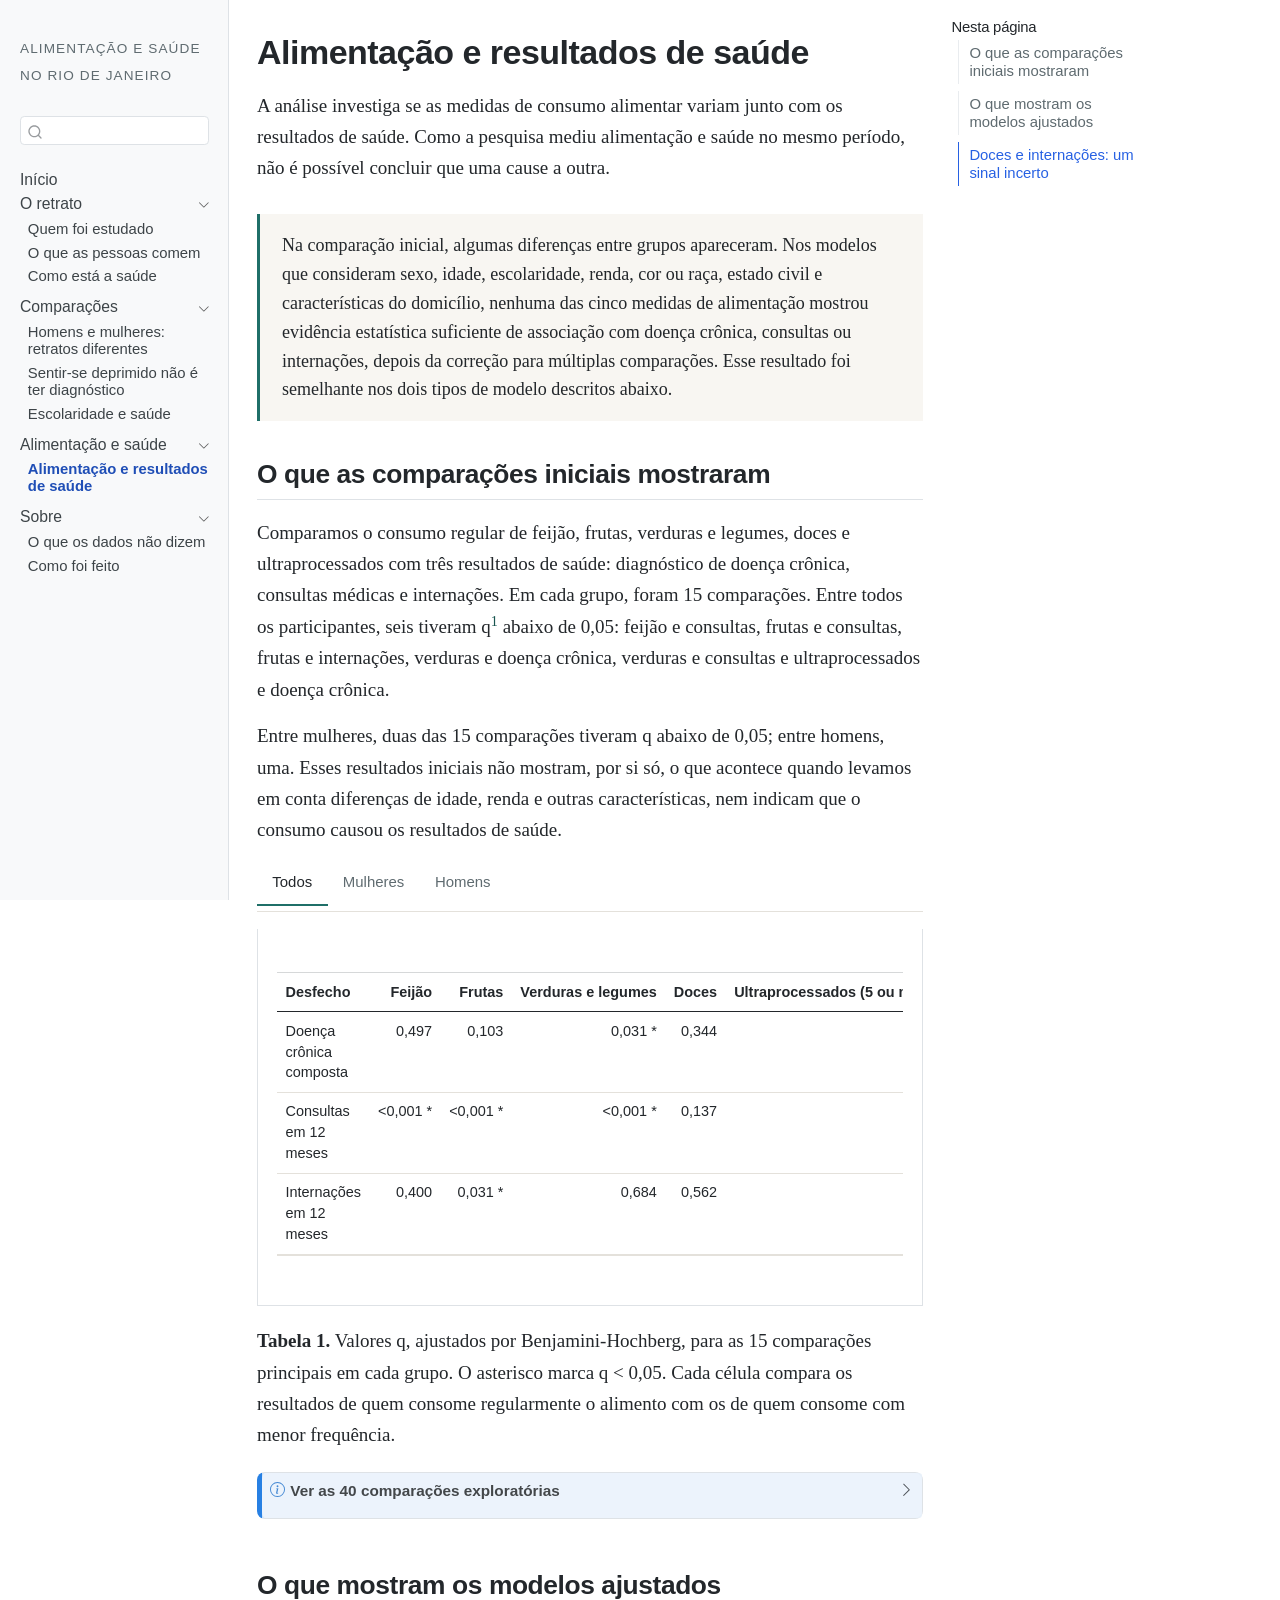
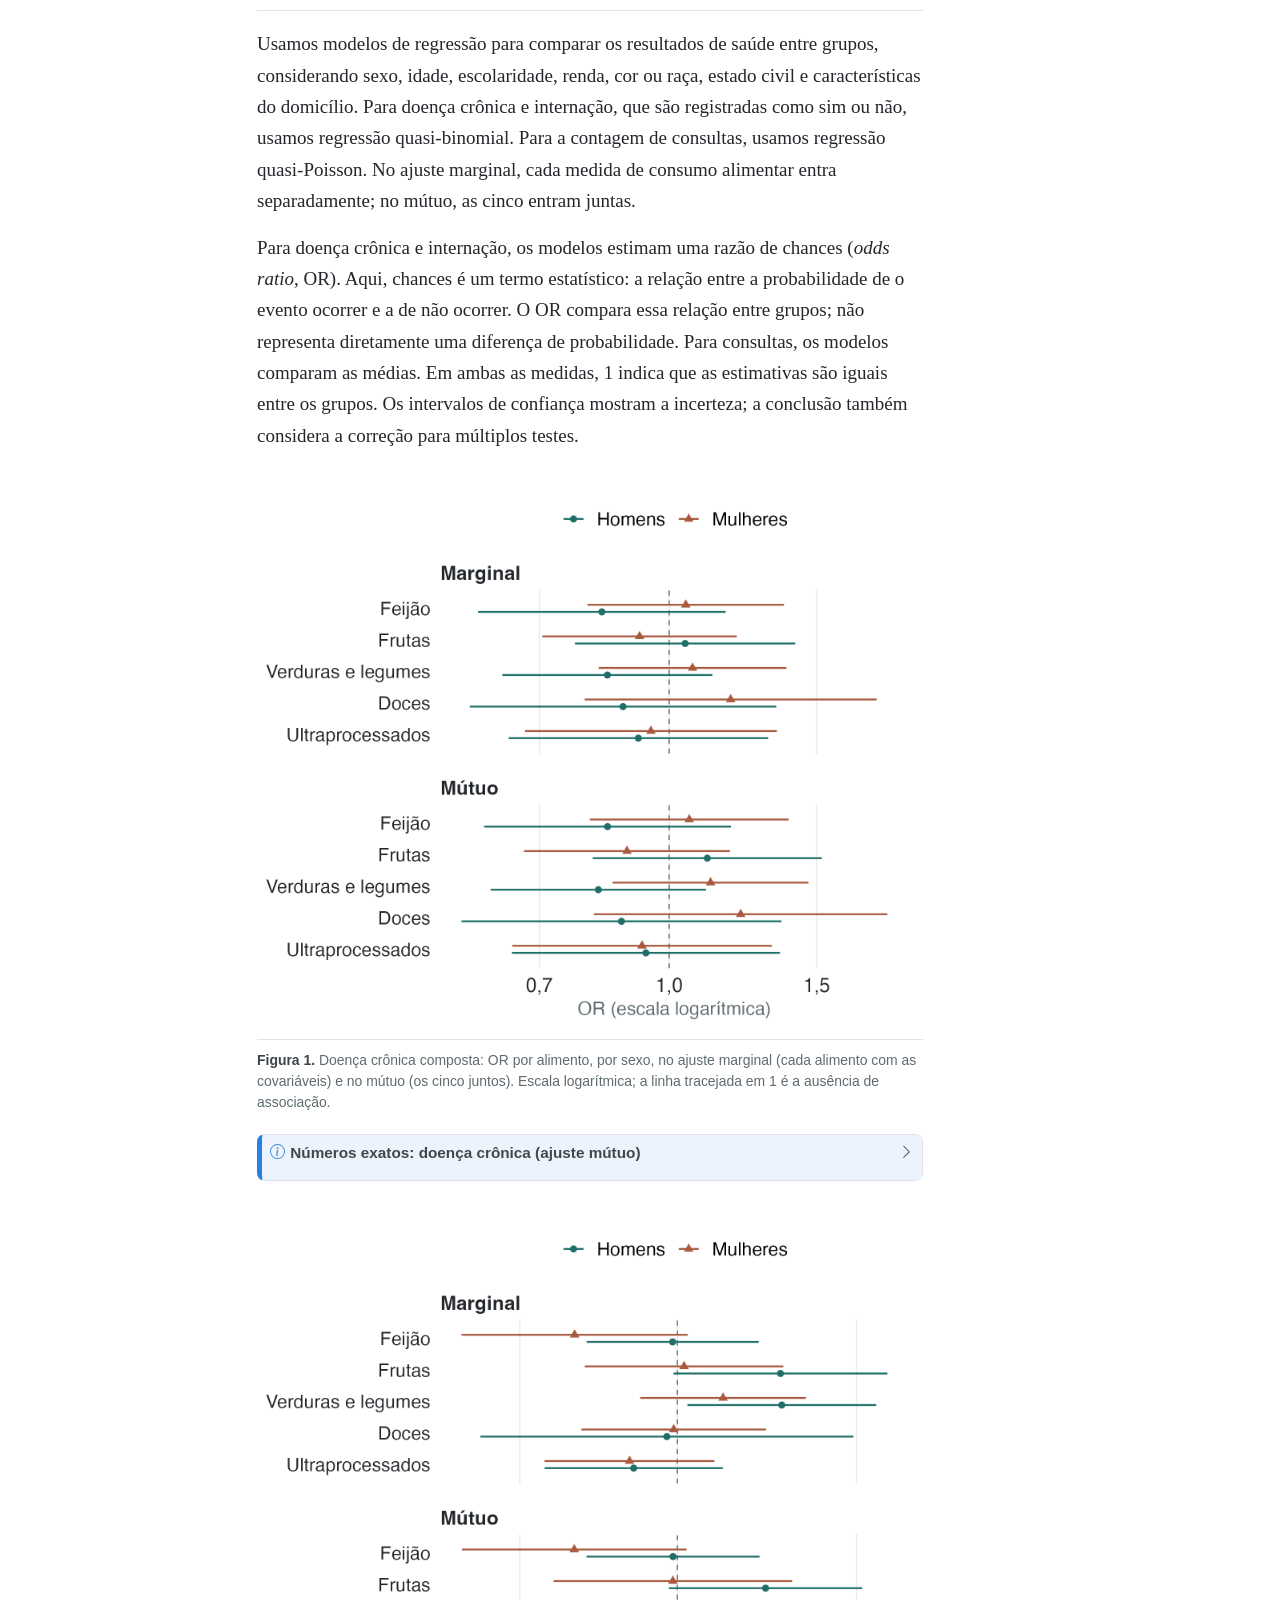
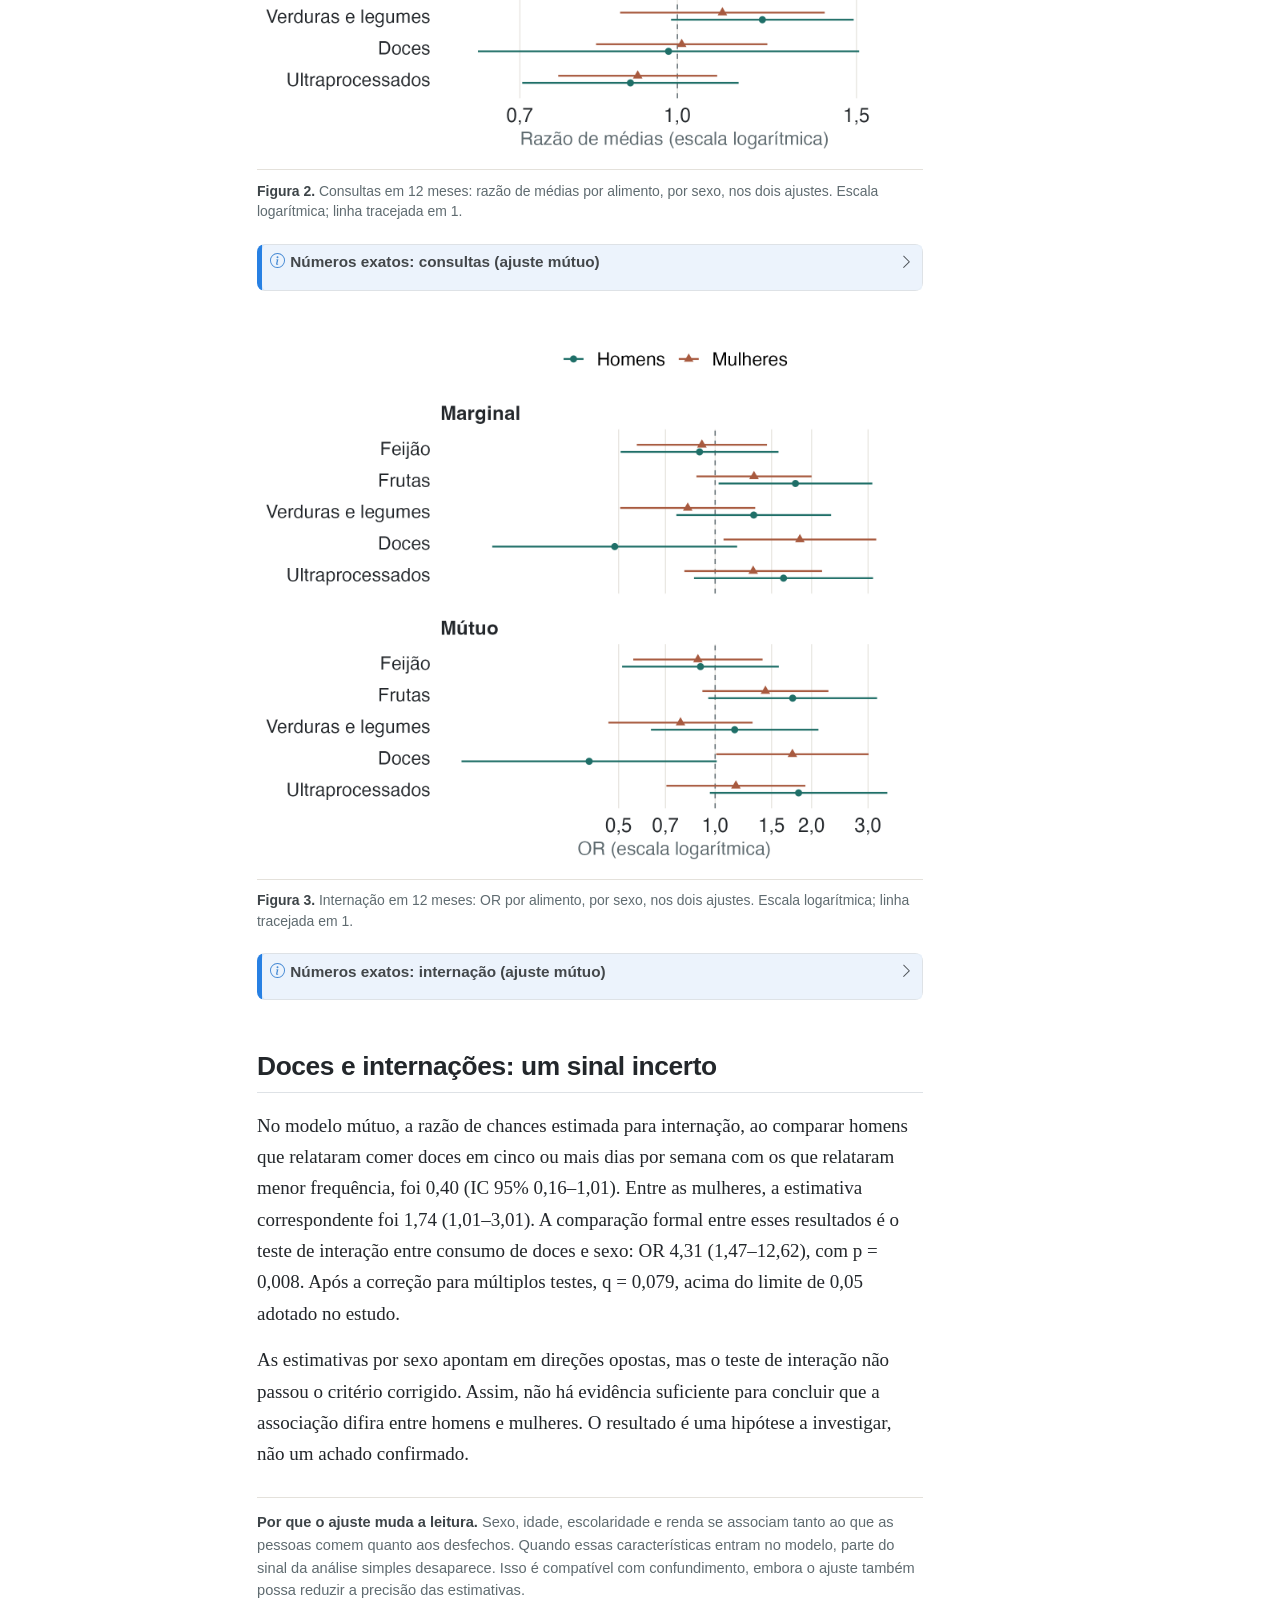
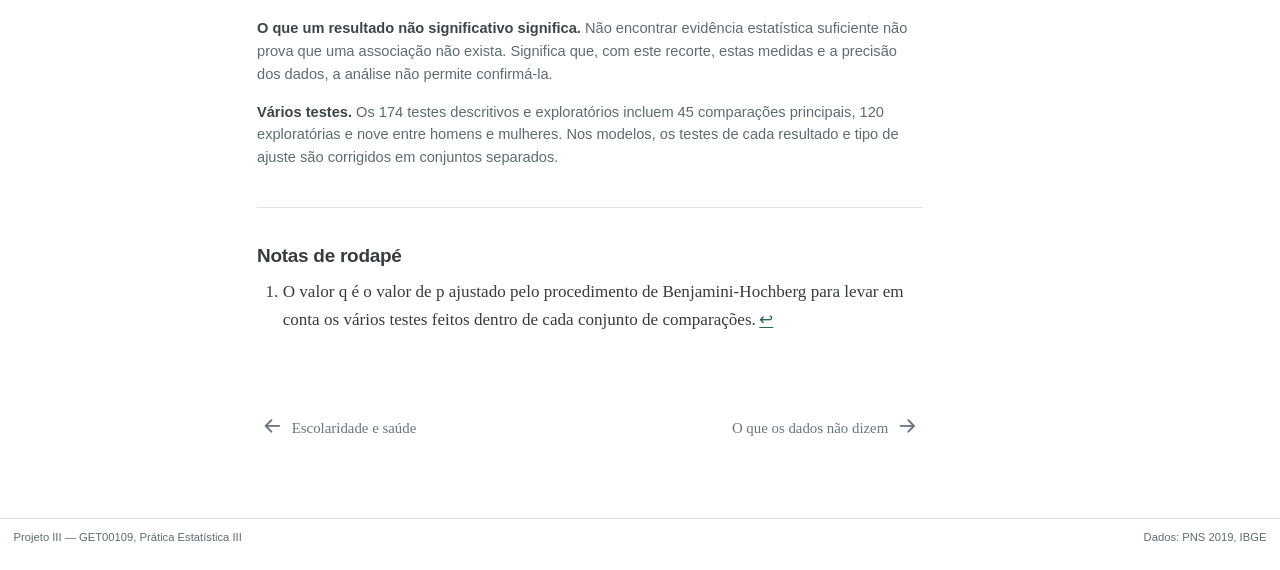
==== commit 8a6f3cb9: "Publica a revisão do site de divulgação Atualiza os HTMLs, as figuras diferenciadas por sexo, os rót" ====
--- a/alimentacao-e-saude.html
+++ b/alimentacao-e-saude.html
@@ -7,7 +7,7 @@
 <meta name="viewport" content="width=device-width, initial-scale=1.0, user-scalable=yes">
 
 
-<title>Alimentação e resultados de saúde – Comer e adoecer no Rio de Janeiro</title>
+<title>Alimentação e resultados de saúde – Alimentação e saúde no Rio de Janeiro</title>
 <style>
 /* Default styles provided by pandoc.
 ** See https://pandoc.org/MANUAL.html#variables-for-html for config info.
@@ -23,7 +23,7 @@
 ul.task-list{list-style: none;}
 ul.task-list li input[type="checkbox"] {
   width: 0.8em;
-  margin: 0 0.8em 0.2em -1em; /* quarto-specific, see https://github.com/quarto-dev/quarto-cli/issues/4556 */ 
+  margin: 0 0.8em 0.2em -1em; /* quarto-specific, see https://github.com/quarto-dev/quarto-cli/issues/4556 */
   vertical-align: middle;
 }
 </style>
@@ -77,7 +77,7 @@
 }</script>
 <style>html{ scroll-behavior: smooth; }</style>
 <meta name="description" content="Resultados da PNS 2019 para adultos de 18 a 59 anos no Rio de Janeiro, em linguagem acessível.">
-<meta property="og:title" content="Alimentação e resultados de saúde – Comer e adoecer no Rio de Janeiro">
+<meta property="og:title" content="Alimentação e resultados de saúde – Alimentação e saúde no Rio de Janeiro">
 <meta property="og:description" content="O que a Pesquisa Nacional de Saúde de 2019 mostra sobre alimentação, doenças e uso de serviços entre adultos de 18 a 59 anos no estado do Rio de Janeiro.">
 <meta property="og:type" content="website">
 
@@ -94,9 +94,9 @@
       <button type="button" class="quarto-btn-toggle btn" data-bs-toggle="collapse" role="button" data-bs-target=".quarto-sidebar-collapse-item" aria-controls="quarto-sidebar" aria-expanded="false" aria-label="Alternar barra lateral" onclick="if (window.quartoToggleHeadroom) { window.quartoToggleHeadroom(); }">
         <i class="bi bi-layout-text-sidebar-reverse"></i>
       </button>
-        <a class="flex-grow-1 no-decor" role="navigation" data-bs-toggle="collapse" data-bs-target=".quarto-sidebar-collapse-item" aria-controls="quarto-sidebar" aria-expanded="false" aria-label="Alternar barra lateral" onclick="if (window.quartoToggleHeadroom) { window.quartoToggleHeadroom(); }">      
+        <a class="flex-grow-1 no-decor" role="navigation" data-bs-toggle="collapse" data-bs-target=".quarto-sidebar-collapse-item" aria-controls="quarto-sidebar" aria-expanded="false" aria-label="Alternar barra lateral" onclick="if (window.quartoToggleHeadroom) { window.quartoToggleHeadroom(); }">
           <h1 class="quarto-secondary-nav-title">Alimentação e resultados de saúde</h1>
-        </a>     
+        </a>
       <button type="button" class="btn quarto-search-button" aria-label="Procurar" onclick="window.quartoOpenSearch();">
         <i class="bi bi-search"></i>
       </button>
@@ -109,7 +109,7 @@
   <nav id="quarto-sidebar" class="sidebar collapse collapse-horizontal quarto-sidebar-collapse-item sidebar-navigation docked overflow-auto">
     <div class="pt-lg-2 mt-2 text-left sidebar-header">
     <div class="sidebar-title mb-0 py-0">
-      <a href="./">Comer e adoecer no Rio de Janeiro</a> 
+      <a href="./">Alimentação e saúde no Rio de Janeiro</a>
     </div>
       </div>
         <div class="mt-2 flex-shrink-0 align-items-center">
@@ -117,37 +117,37 @@
         <div id="quarto-search" class="" title="Procurar"></div>
         </div>
         </div>
-    <div class="sidebar-menu-container"> 
+    <div class="sidebar-menu-container">
     <ul class="list-unstyled mt-1">
         <li class="sidebar-item">
-  <div class="sidebar-item-container"> 
+  <div class="sidebar-item-container">
   <a href="./index.html" class="sidebar-item-text sidebar-link">
  <span class="menu-text">Início</span></a>
   </div>
 </li>
         <li class="sidebar-item sidebar-item-section">
-      <div class="sidebar-item-container"> 
+      <div class="sidebar-item-container">
             <a class="sidebar-item-text sidebar-link text-start" data-bs-toggle="collapse" data-bs-target="#quarto-sidebar-section-1" role="navigation" aria-expanded="true">
  <span class="menu-text">O retrato</span></a>
           <a class="sidebar-item-toggle text-start" data-bs-toggle="collapse" data-bs-target="#quarto-sidebar-section-1" role="navigation" aria-expanded="true" aria-label="Alternar seção">
             <i class="bi bi-chevron-right ms-2"></i>
-          </a> 
+          </a>
       </div>
-      <ul id="quarto-sidebar-section-1" class="collapse list-unstyled sidebar-section depth1 show">  
+      <ul id="quarto-sidebar-section-1" class="collapse list-unstyled sidebar-section depth1 show">
           <li class="sidebar-item">
-  <div class="sidebar-item-container"> 
+  <div class="sidebar-item-container">
   <a href="./quem-foi-estudado.html" class="sidebar-item-text sidebar-link">
  <span class="menu-text">Quem foi estudado</span></a>
   </div>
 </li>
           <li class="sidebar-item">
-  <div class="sidebar-item-container"> 
+  <div class="sidebar-item-container">
   <a href="./alimentacao.html" class="sidebar-item-text sidebar-link">
  <span class="menu-text">O que as pessoas comem</span></a>
   </div>
 </li>
           <li class="sidebar-item">
-  <div class="sidebar-item-container"> 
+  <div class="sidebar-item-container">
   <a href="./saude.html" class="sidebar-item-text sidebar-link">
  <span class="menu-text">Como está a saúde</span></a>
   </div>
@@ -155,28 +155,28 @@
       </ul>
   </li>
         <li class="sidebar-item sidebar-item-section">
-      <div class="sidebar-item-container"> 
+      <div class="sidebar-item-container">
             <a class="sidebar-item-text sidebar-link text-start" data-bs-toggle="collapse" data-bs-target="#quarto-sidebar-section-2" role="navigation" aria-expanded="true">
  <span class="menu-text">Comparações</span></a>
           <a class="sidebar-item-toggle text-start" data-bs-toggle="collapse" data-bs-target="#quarto-sidebar-section-2" role="navigation" aria-expanded="true" aria-label="Alternar seção">
             <i class="bi bi-chevron-right ms-2"></i>
-          </a> 
+          </a>
       </div>
-      <ul id="quarto-sidebar-section-2" class="collapse list-unstyled sidebar-section depth1 show">  
+      <ul id="quarto-sidebar-section-2" class="collapse list-unstyled sidebar-section depth1 show">
           <li class="sidebar-item">
-  <div class="sidebar-item-container"> 
+  <div class="sidebar-item-container">
   <a href="./homens-mulheres.html" class="sidebar-item-text sidebar-link">
  <span class="menu-text">Homens e mulheres: retratos diferentes</span></a>
   </div>
 </li>
           <li class="sidebar-item">
-  <div class="sidebar-item-container"> 
+  <div class="sidebar-item-container">
   <a href="./percepcao.html" class="sidebar-item-text sidebar-link">
  <span class="menu-text">Sentir-se deprimido não é ter diagnóstico</span></a>
   </div>
 </li>
           <li class="sidebar-item">
-  <div class="sidebar-item-container"> 
+  <div class="sidebar-item-container">
   <a href="./desigualdade.html" class="sidebar-item-text sidebar-link">
  <span class="menu-text">Escolaridade e saúde</span></a>
   </div>
@@ -184,16 +184,16 @@
       </ul>
   </li>
         <li class="sidebar-item sidebar-item-section">
-      <div class="sidebar-item-container"> 
+      <div class="sidebar-item-container">
             <a class="sidebar-item-text sidebar-link text-start" data-bs-toggle="collapse" data-bs-target="#quarto-sidebar-section-3" role="navigation" aria-expanded="true">
  <span class="menu-text">Alimentação e saúde</span></a>
           <a class="sidebar-item-toggle text-start" data-bs-toggle="collapse" data-bs-target="#quarto-sidebar-section-3" role="navigation" aria-expanded="true" aria-label="Alternar seção">
             <i class="bi bi-chevron-right ms-2"></i>
-          </a> 
+          </a>
       </div>
-      <ul id="quarto-sidebar-section-3" class="collapse list-unstyled sidebar-section depth1 show">  
+      <ul id="quarto-sidebar-section-3" class="collapse list-unstyled sidebar-section depth1 show">
           <li class="sidebar-item">
-  <div class="sidebar-item-container"> 
+  <div class="sidebar-item-container">
   <a href="./alimentacao-e-saude.html" class="sidebar-item-text sidebar-link active">
  <span class="menu-text">Alimentação e resultados de saúde</span></a>
   </div>
@@ -201,22 +201,22 @@
       </ul>
   </li>
         <li class="sidebar-item sidebar-item-section">
-      <div class="sidebar-item-container"> 
+      <div class="sidebar-item-container">
             <a class="sidebar-item-text sidebar-link text-start" data-bs-toggle="collapse" data-bs-target="#quarto-sidebar-section-4" role="navigation" aria-expanded="true">
  <span class="menu-text">Sobre</span></a>
           <a class="sidebar-item-toggle text-start" data-bs-toggle="collapse" data-bs-target="#quarto-sidebar-section-4" role="navigation" aria-expanded="true" aria-label="Alternar seção">
             <i class="bi bi-chevron-right ms-2"></i>
-          </a> 
+          </a>
       </div>
-      <ul id="quarto-sidebar-section-4" class="collapse list-unstyled sidebar-section depth1 show">  
+      <ul id="quarto-sidebar-section-4" class="collapse list-unstyled sidebar-section depth1 show">
           <li class="sidebar-item">
-  <div class="sidebar-item-container"> 
+  <div class="sidebar-item-container">
   <a href="./limites.html" class="sidebar-item-text sidebar-link">
  <span class="menu-text">O que os dados não dizem</span></a>
   </div>
 </li>
           <li class="sidebar-item">
-  <div class="sidebar-item-container"> 
+  <div class="sidebar-item-container">
   <a href="./metodos.html" class="sidebar-item-text sidebar-link">
  <span class="menu-text">Como foi feito</span></a>
   </div>
@@ -231,7 +231,7 @@
     <div id="quarto-margin-sidebar" class="sidebar margin-sidebar">
         <nav id="TOC" role="doc-toc" class="toc-active">
     <h2 id="toc-title">Nesta página</h2>
-   
+
   <ul class="collapse">
   <li><a href="#o-que-as-comparações-iniciais-mostraram" id="toc-o-que-as-comparações-iniciais-mostraram" class="nav-link active" data-scroll-target="#o-que-as-comparações-iniciais-mostraram">O que as comparações iniciais mostraram</a></li>
   <li><a href="#o-que-mostram-os-modelos-ajustados" id="toc-o-que-mostram-os-modelos-ajustados" class="nav-link" data-scroll-target="#o-que-mostram-os-modelos-ajustados">O que mostram os modelos ajustados</a></li>
@@ -251,11 +251,11 @@
 
 <div class="quarto-title-meta">
 
-    
-  
-    
+
+
+
   </div>
-  
+
 
 
 </header>
@@ -289,7 +289,7 @@
 <th style="text-align: right;">Frutas</th>
 <th style="text-align: right;">Verduras e legumes</th>
 <th style="text-align: right;">Doces</th>
-<th style="text-align: right;">Ultraprocessados (10 itens)</th>
+<th style="text-align: right;">Ultraprocessados (5 ou mais dos 10 grupos)</th>
 </tr>
 </thead>
 <tbody>
@@ -337,7 +337,7 @@
 <th style="text-align: right;">Frutas</th>
 <th style="text-align: right;">Verduras e legumes</th>
 <th style="text-align: right;">Doces</th>
-<th style="text-align: right;">Ultraprocessados (10 itens)</th>
+<th style="text-align: right;">Ultraprocessados (5 ou mais dos 10 grupos)</th>
 </tr>
 </thead>
 <tbody>
@@ -385,7 +385,7 @@
 <th style="text-align: right;">Frutas</th>
 <th style="text-align: right;">Verduras e legumes</th>
 <th style="text-align: right;">Doces</th>
-<th style="text-align: right;">Ultraprocessados (10 itens)</th>
+<th style="text-align: right;">Ultraprocessados (5 ou mais dos 10 grupos)</th>
 </tr>
 </thead>
 <tbody>
@@ -452,7 +452,7 @@
 <th style="text-align: right;">Frutas</th>
 <th style="text-align: right;">Verduras e legumes</th>
 <th style="text-align: right;">Doces</th>
-<th style="text-align: right;">Ultraprocessados (10 itens)</th>
+<th style="text-align: right;">Ultraprocessados (5 ou mais dos 10 grupos)</th>
 </tr>
 </thead>
 <tbody>
@@ -540,7 +540,7 @@
 <th style="text-align: right;">Frutas</th>
 <th style="text-align: right;">Verduras e legumes</th>
 <th style="text-align: right;">Doces</th>
-<th style="text-align: right;">Ultraprocessados (10 itens)</th>
+<th style="text-align: right;">Ultraprocessados (5 ou mais dos 10 grupos)</th>
 </tr>
 </thead>
 <tbody>
@@ -628,7 +628,7 @@
 <th style="text-align: right;">Frutas</th>
 <th style="text-align: right;">Verduras e legumes</th>
 <th style="text-align: right;">Doces</th>
-<th style="text-align: right;">Ultraprocessados (10 itens)</th>
+<th style="text-align: right;">Ultraprocessados (5 ou mais dos 10 grupos)</th>
 </tr>
 </thead>
 <tbody>
@@ -728,6 +728,11 @@
 <div id="callout-2" class="callout-2-contents callout-collapse collapse">
 <div class="callout-body-container callout-body">
 <table class="table">
+<colgroup>
+<col style="width: 45%">
+<col style="width: 27%">
+<col style="width: 27%">
+</colgroup>
 <thead>
 <tr class="header">
 <th style="text-align: left;">Exposição</th>
@@ -757,7 +762,7 @@
 <td style="text-align: right;">1,22 (0,81–1,82)</td>
 </tr>
 <tr class="odd">
-<td style="text-align: left;">Ultraprocessados (10 itens)</td>
+<td style="text-align: left;">Ultraprocessados (5 ou mais dos 10 grupos)</td>
 <td style="text-align: right;">0,94 (0,65–1,36)</td>
 <td style="text-align: right;">0,93 (0,65–1,33)</td>
 </tr>
@@ -785,6 +790,11 @@
 <div id="callout-3" class="callout-3-contents callout-collapse collapse">
 <div class="callout-body-container callout-body">
 <table class="table">
+<colgroup>
+<col style="width: 45%">
+<col style="width: 27%">
+<col style="width: 27%">
+</colgroup>
 <thead>
 <tr class="header">
 <th style="text-align: left;">Exposição</th>
@@ -814,7 +824,7 @@
 <td style="text-align: right;">1,01 (0,83–1,23)</td>
 </tr>
 <tr class="odd">
-<td style="text-align: left;">Ultraprocessados (10 itens)</td>
+<td style="text-align: left;">Ultraprocessados (5 ou mais dos 10 grupos)</td>
 <td style="text-align: right;">0,90 (0,70–1,15)</td>
 <td style="text-align: right;">0,91 (0,76–1,09)</td>
 </tr>
@@ -842,6 +852,11 @@
 <div id="callout-4" class="callout-4-contents callout-collapse collapse">
 <div class="callout-body-container callout-body">
 <table class="table">
+<colgroup>
+<col style="width: 45%">
+<col style="width: 27%">
+<col style="width: 27%">
+</colgroup>
 <thead>
 <tr class="header">
 <th style="text-align: left;">Exposição</th>
@@ -871,7 +886,7 @@
 <td style="text-align: right;">1,74 (1,01–3,01)</td>
 </tr>
 <tr class="odd">
-<td style="text-align: left;">Ultraprocessados (10 itens)</td>
+<td style="text-align: left;">Ultraprocessados (5 ou mais dos 10 grupos)</td>
 <td style="text-align: right;">1,82 (0,96–3,45)</td>
 <td style="text-align: right;">1,16 (0,70–1,91)</td>
 </tr>
@@ -912,7 +927,7 @@
     anchorJS.add('.anchored');
     const isCodeAnnotation = (el) => {
       for (const clz of el.classList) {
-        if (clz.startsWith('code-annotation-')) {                     
+        if (clz.startsWith('code-annotation-')) {
           return true;
         }
       }
@@ -932,11 +947,11 @@
         button.setAttribute("data-bs-toggle", "tooltip");
         button.setAttribute("data-bs-placement", "left");
         button.setAttribute("data-bs-title", "Copiada");
-        tooltip = new bootstrap.Tooltip(button, 
-          { trigger: "manual", 
+        tooltip = new bootstrap.Tooltip(button,
+          { trigger: "manual",
             customClass: "code-copy-button-tooltip",
             offset: [0, -8]});
-        tooltip.show();    
+        tooltip.show();
       }
       setTimeout(function() {
         if (tooltip) {
@@ -1018,7 +1033,7 @@
       if (onUntriggerFn) {
         config.onUntrigger = onUntriggerFn;
       }
-      window.tippy(el, config); 
+      window.tippy(el, config);
     }
     const noterefs = window.document.querySelectorAll('a[role="doc-noteref"]');
     for (var i=0; i<noterefs.length; i++) {
@@ -1093,7 +1108,7 @@
       tippyHover(xref, undefined, function(instance) {
         instance.disable();
         let url = xref.getAttribute('href');
-        let hash = undefined; 
+        let hash = undefined;
         if (url.startsWith('#')) {
           hash = url;
         } else {
@@ -1121,7 +1136,7 @@
               if (note !== null) {
                 const html = processXRef(id, note);
                 instance.setContent(html);
-              } 
+              }
             }).finally(() => {
               instance.enable();
               instance.show();
@@ -1145,7 +1160,7 @@
               }
               const html = processXRef(null, note);
               instance.setContent(html);
-            } 
+            }
           }).finally(() => {
             instance.enable();
             instance.show();
@@ -1185,7 +1200,7 @@
               height = bottom - top;
             }
             if (top !== null && height !== null && parent !== null) {
-              // cook up a div (if necessary) and position it 
+              // cook up a div (if necessary) and position it
               let div = window.document.getElementById("code-annotation-line-highlight");
               if (div === null) {
                 div = window.document.createElement("div");
@@ -1310,7 +1325,7 @@
   <div class="nav-page nav-page-previous">
       <a href="./desigualdade.html" class="pagination-link" aria-label="Escolaridade e saúde">
         <i class="bi bi-arrow-left-short"></i> <span class="nav-page-text">Escolaridade e saúde</span>
-      </a>          
+      </a>
   </div>
   <div class="nav-page nav-page-next">
       <a href="./limites.html" class="pagination-link" aria-label="O que os dados não dizem">
@@ -1323,7 +1338,7 @@
   <div class="nav-footer">
     <div class="nav-footer-left">
 <p>Projeto III — GET00109, Prática Estatística III</p>
-</div>   
+</div>
     <div class="nav-footer-center">
       &nbsp;
     </div>
@@ -1338,4 +1353,4 @@
 
 
 <script src="site_libs/quarto-html/zenscroll-min.js"></script>
-</body></html>+</body></html>
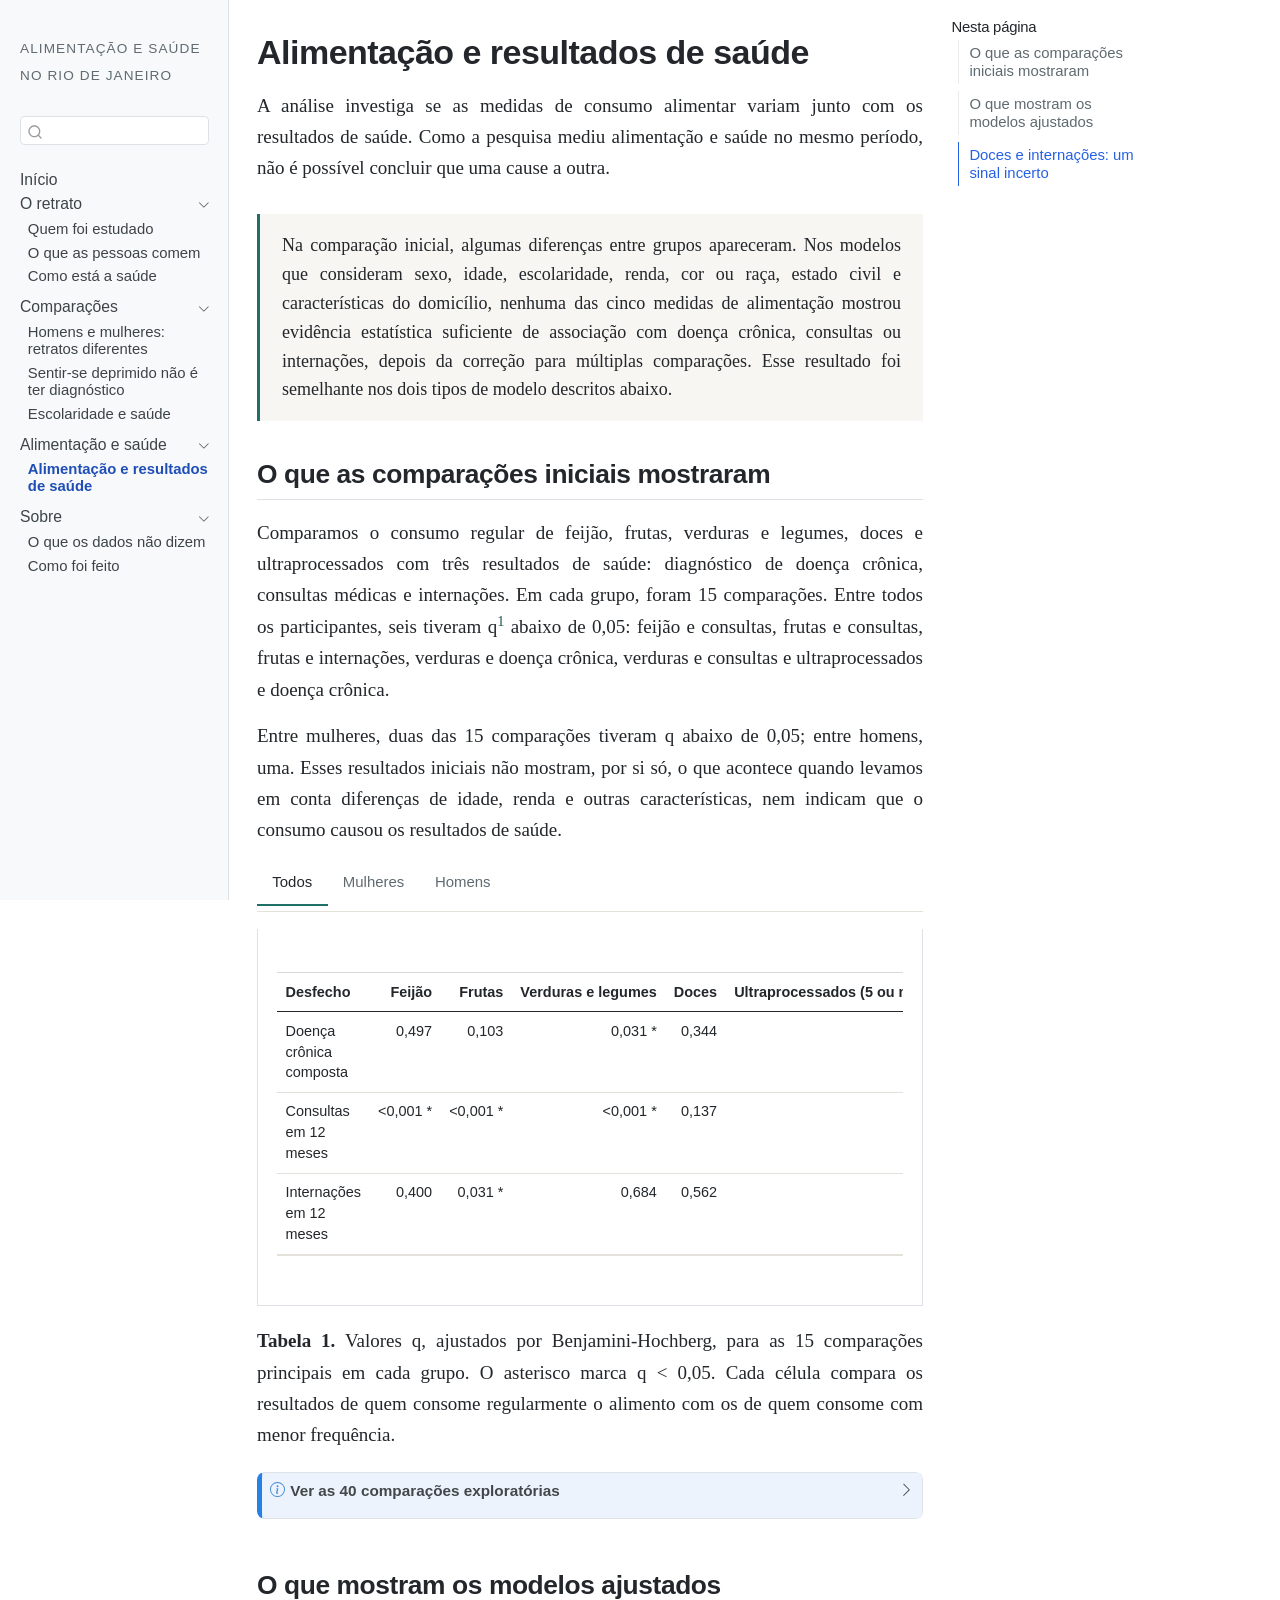
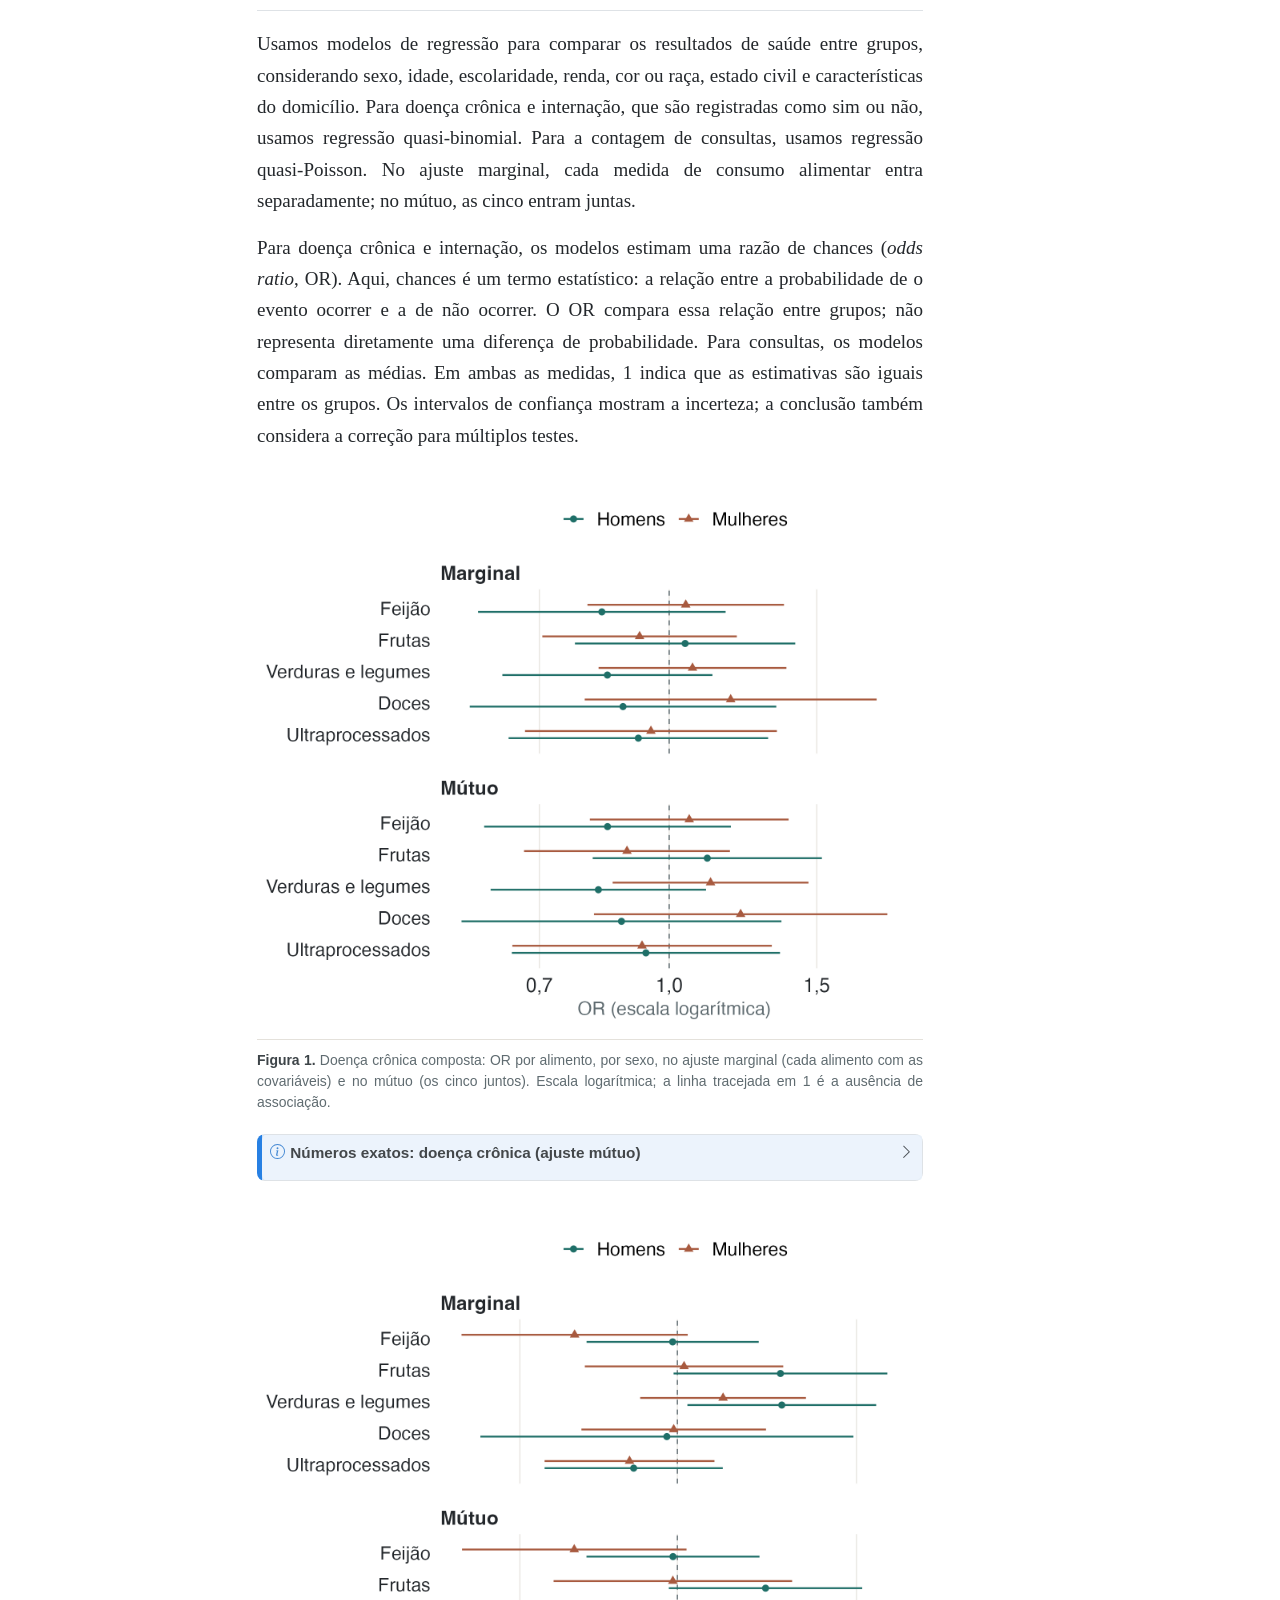
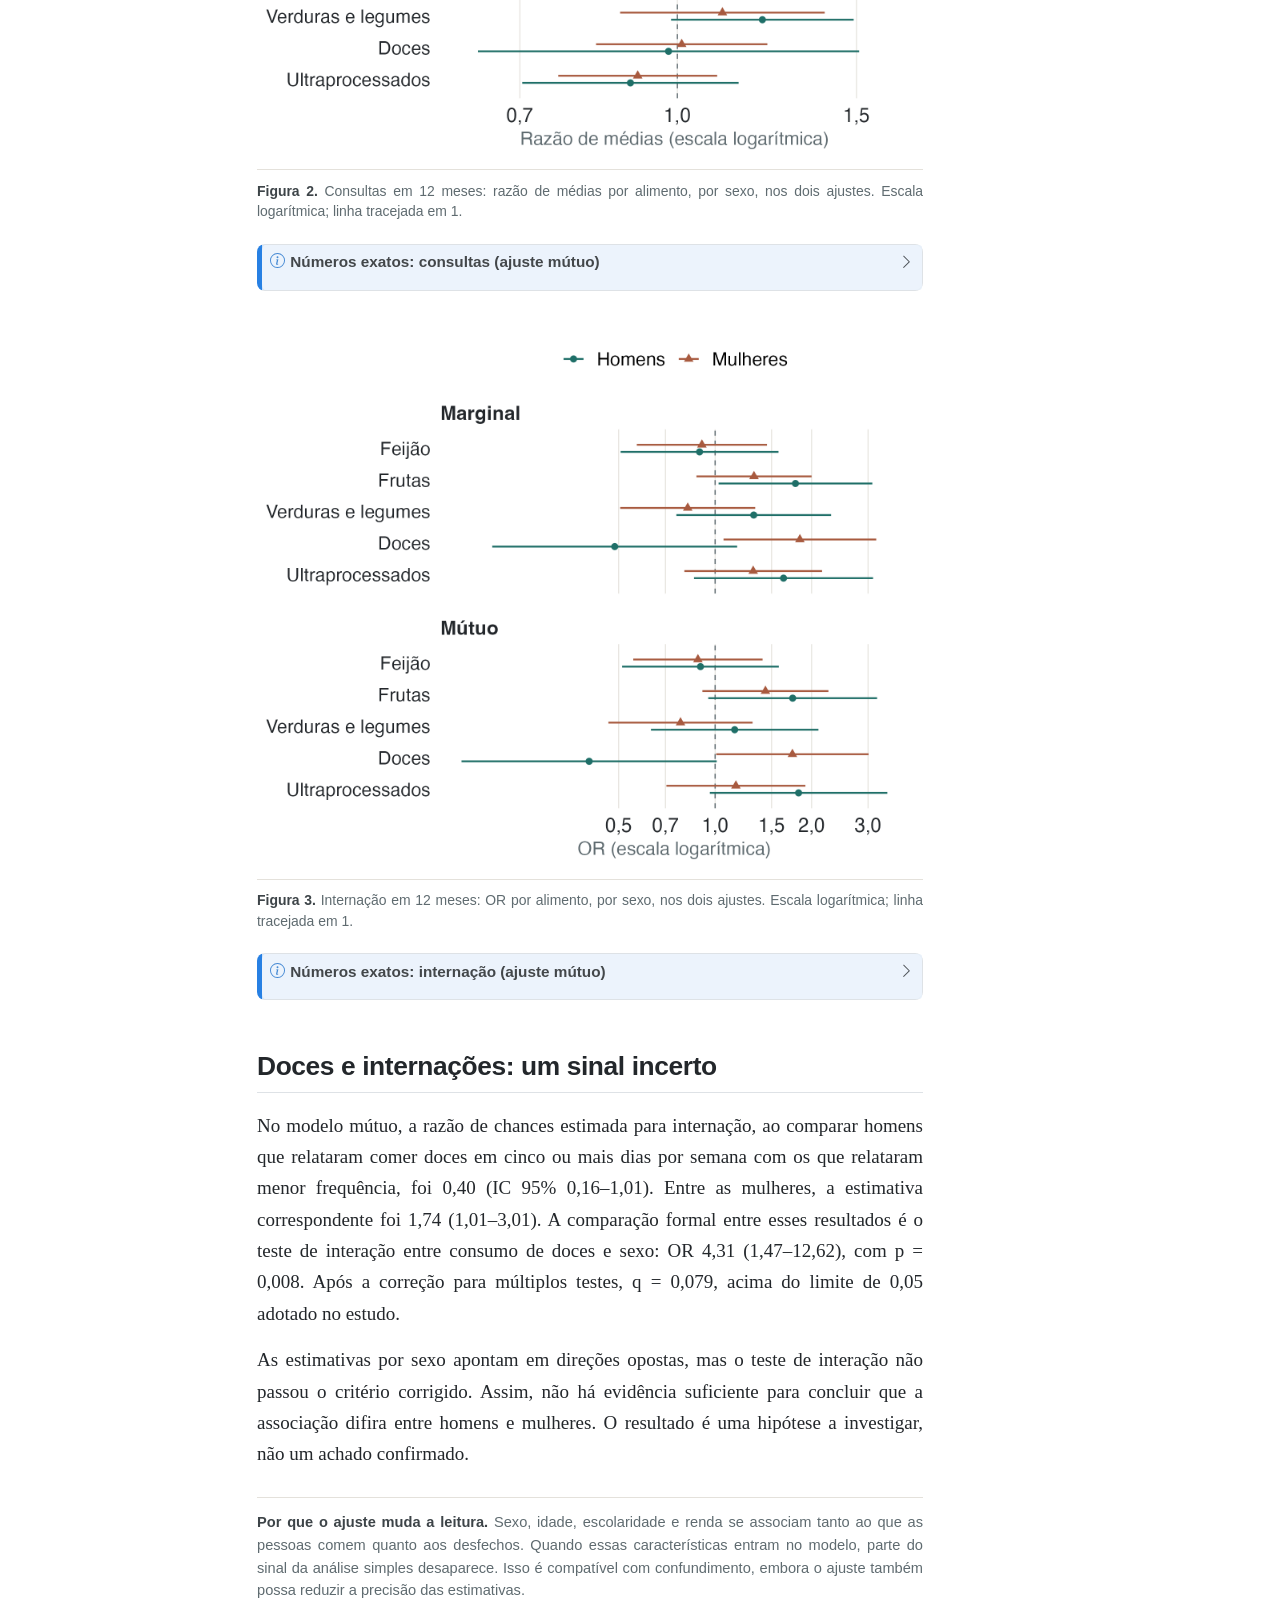
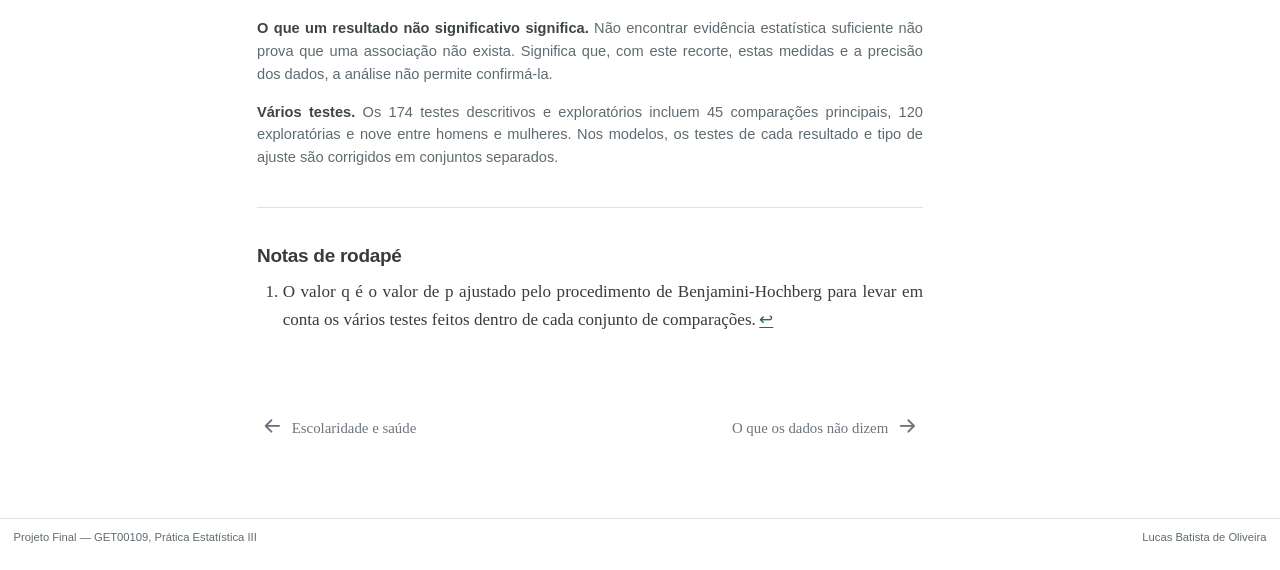
==== commit ddc64d15: "Publica a atualização do rodapé Atualiza todas as páginas HTML com a nova identificação do Projeto F" ====
--- a/alimentacao-e-saude.html
+++ b/alimentacao-e-saude.html
@@ -1337,13 +1337,13 @@
 <footer class="footer">
   <div class="nav-footer">
     <div class="nav-footer-left">
-<p>Projeto III — GET00109, Prática Estatística III</p>
+<p>Projeto Final — GET00109, Prática Estatística III</p>
 </div>
     <div class="nav-footer-center">
       &nbsp;
     </div>
     <div class="nav-footer-right">
-<p>Dados: PNS 2019, IBGE</p>
+<p>Lucas Batista de Oliveira</p>
 </div>
   </div>
 </footer>
--- a/styles.css
+++ b/styles.css
@@ -49,6 +49,15 @@
 
 p { margin-bottom: 0.9rem; }
 
+main.content p,
+main.content li,
+main.content figcaption {
+  text-align: justify;
+  hyphens: auto;
+}
+.creditos-home p,
+.creditos-home li { text-align: left; }
+
 a {
   color: var(--teal-dark);
   text-decoration: underline;
@@ -91,6 +100,36 @@
   color: var(--ink-soft);
   margin: 0;
 }
+.creditos-home {
+  border-top: 1px solid var(--rule);
+  margin-top: 1rem;
+  padding-top: 0.8rem;
+  color: var(--ink-soft);
+  font-family: "Helvetica Neue", Helvetica, Arial, sans-serif;
+  font-size: 0.78rem;
+  line-height: 1.45;
+}
+.creditos-curso {
+  display: block;
+  color: var(--muted);
+  font-size: 0.74rem;
+  margin-bottom: 0.7rem;
+}
+.creditos-grid {
+  display: grid;
+  grid-template-columns: minmax(0, 0.8fr) minmax(0, 2fr);
+  gap: 1rem;
+}
+.creditos-grupo h3 {
+  color: var(--muted);
+  font-size: 0.75rem;
+  letter-spacing: 0.08em;
+  margin: 0 0 0.35rem;
+  text-transform: uppercase;
+}
+.creditos-grupo p { margin: 0; }
+.creditos-grupo ul { margin: 0; padding-left: 1rem; }
+.creditos-grupo li { margin-bottom: 0.35rem; }
 
 /* Cartões de indicadores */
 .cartoes {
@@ -99,7 +138,8 @@
   gap: 14px;
   margin: 1.8rem 0 2rem;
 }
-.cartoes-sexo .cartoes {
+.cartoes-sexo .cartoes,
+.cartoes-saude .cartoes {
   grid-template-columns: repeat(2, minmax(0, 1fr));
 }
 .cartao {
@@ -238,6 +278,10 @@
   padding: 0.55rem 0.9rem;
 }
 .callout .callout-body { padding: 0.7rem 0.9rem; }
+.callout .callout-body li {
+  text-align: justify;
+  hyphens: auto;
+}
 
 /* Botão de sumário e navegação */
 .sidebar-title { font-size: 0.8rem; letter-spacing: 0.08em; text-transform: uppercase; color: var(--muted); }
@@ -276,6 +320,7 @@
   body { font-size: 18px; }
   .hero h1 { font-size: 2rem; }
   .hero p.lead { font-size: 1.08rem; }
+  .creditos-grid { grid-template-columns: 1fr; gap: 0.75rem; }
   .cartoes { grid-template-columns: 1fr 1fr; gap: 10px; }
   .cartao { padding: 13px 14px 12px; }
   .cartao .valor { font-size: 1.55rem; }
